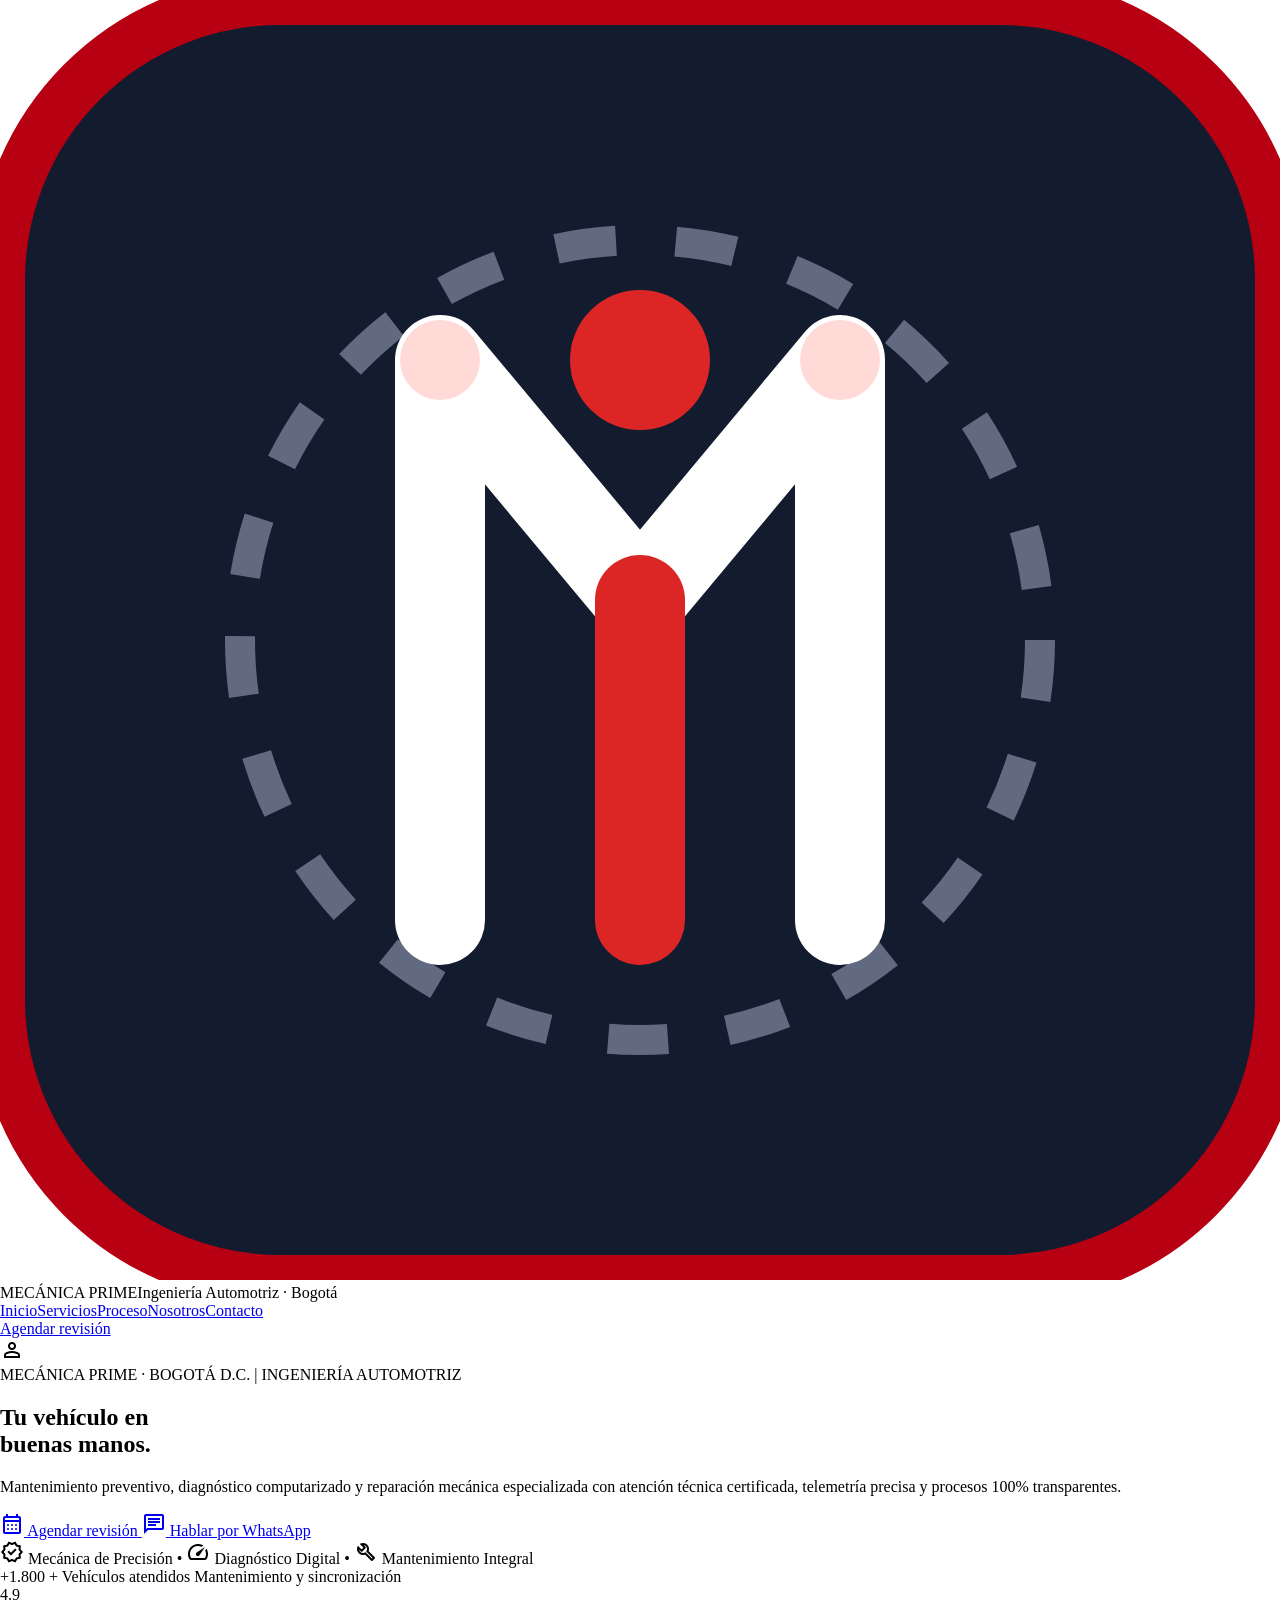
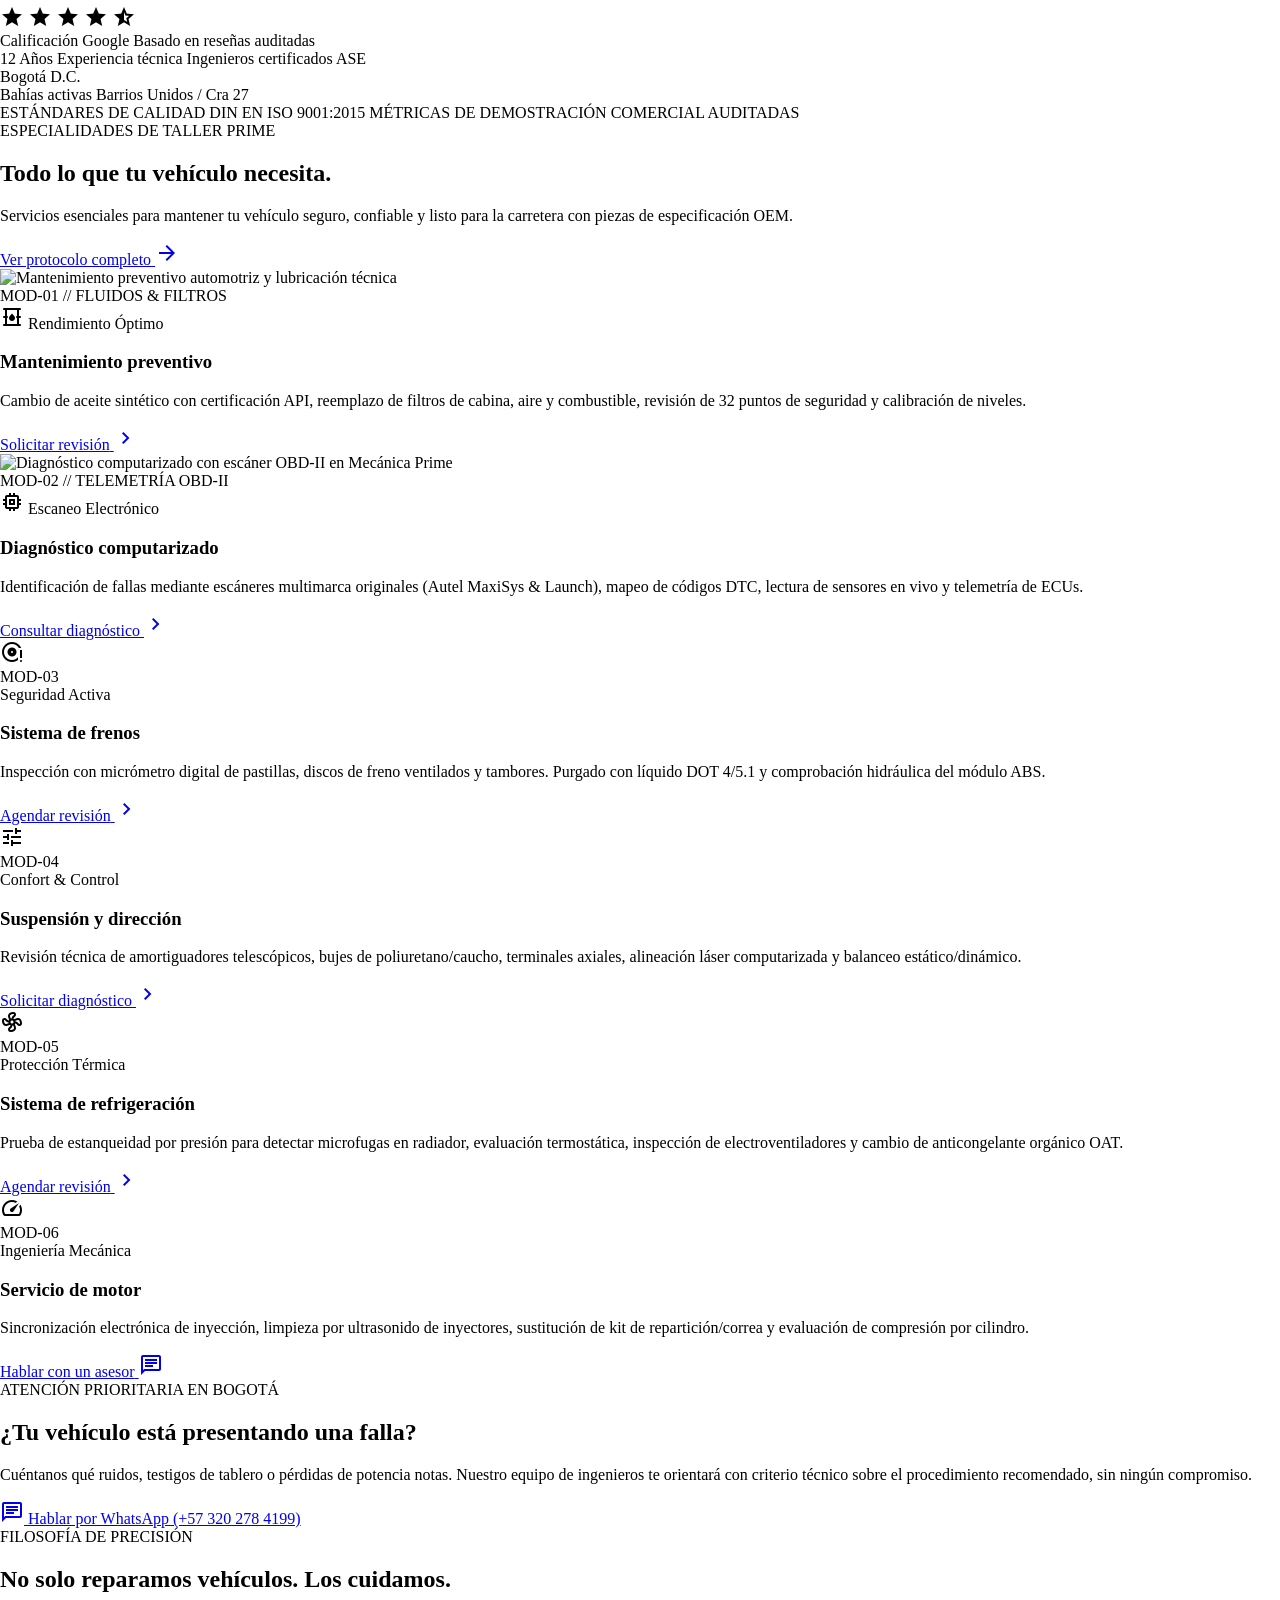
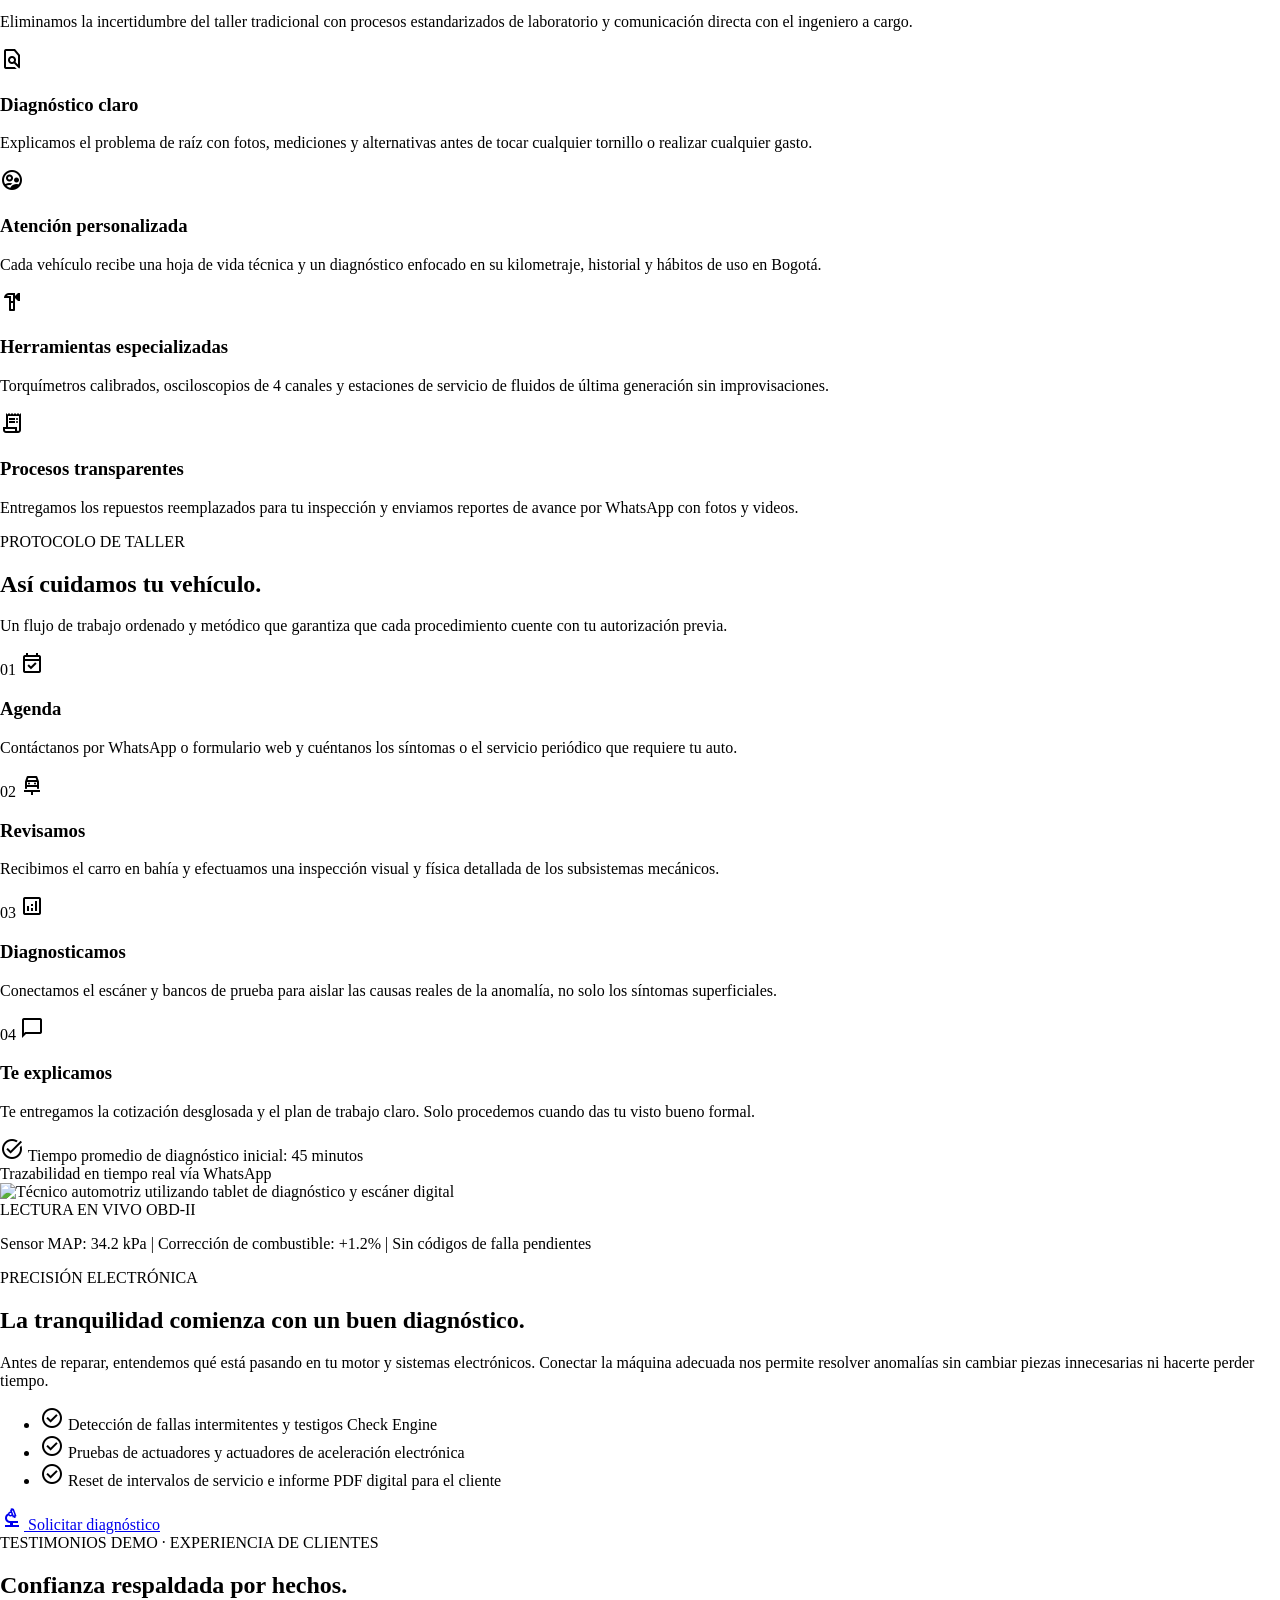
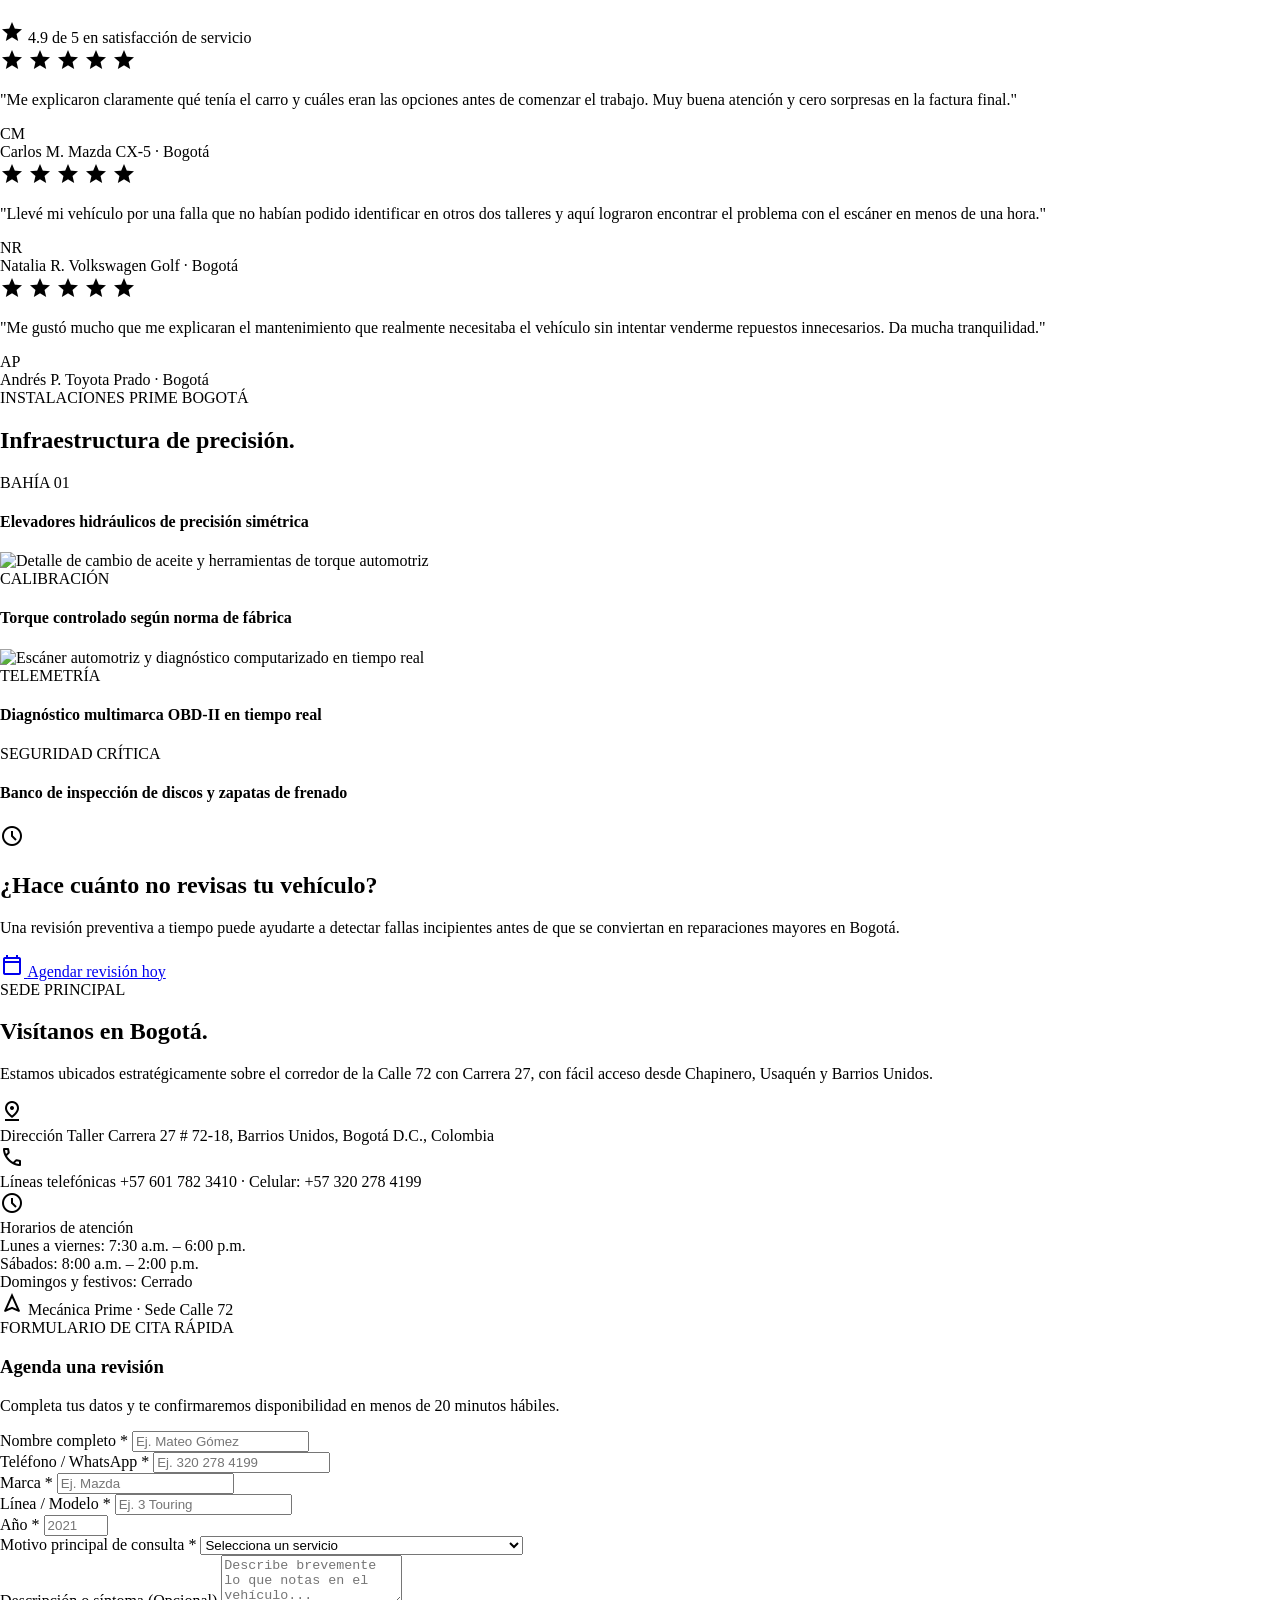
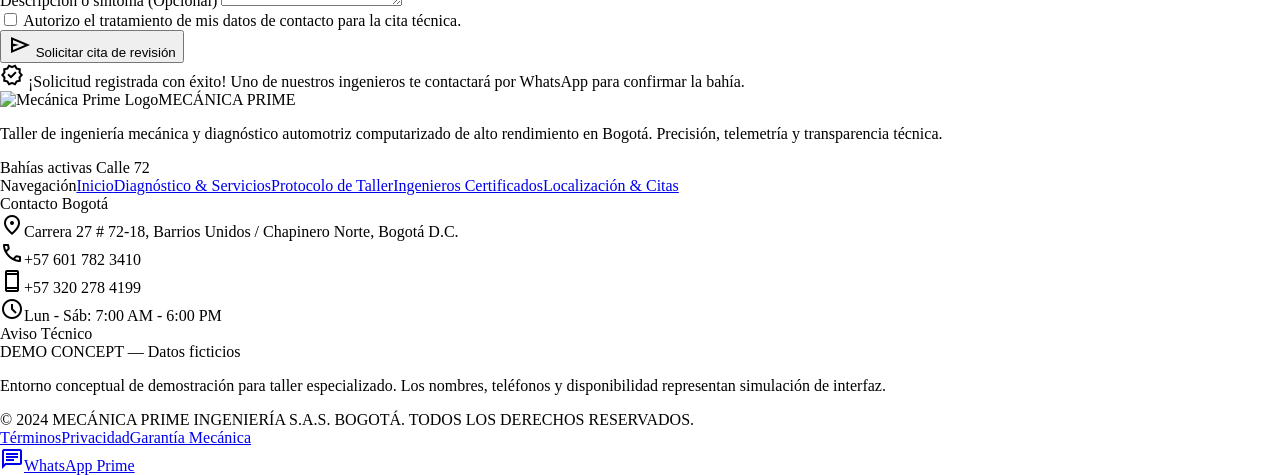
==== code.html @ 4ff1b770 "Landing page inicial - Mecanica Prime Co-Authored-By: Claude Sonnet 5 <noreply@anthropic.com>" ====
<!DOCTYPE html><html class="scroll-smooth" lang="es" style=""><head><meta charset="utf-8"><meta content="width=device-width, initial-scale=1.0" name="viewport"><link href="https://fonts.googleapis.com" rel="preconnect"><link crossorigin="" href="https://fonts.gstatic.com" rel="preconnect"><link href="https://fonts.googleapis.com/css2?family=Plus+Jakarta+Sans:ital,wght@0,300..800;1,300..800&amp;family=Space+Grotesk:wght@300..700&amp;display=swap" rel="stylesheet"><link href="https://fonts.googleapis.com/css2?family=Material+Symbols+Outlined:opsz,wght,FILL,GRAD@20..48,100..700,0..1,-50..200" rel="stylesheet">
<link href="https://fonts.googleapis.com/css2?family=Material+Symbols+Outlined:wght,FILL@100..700,0..1&amp;display=swap" rel="stylesheet"><style>@layer base { html, body { margin: 0; padding: 0; } body { overscroll-behavior: none; } main > :first-child { margin-top: 0 !important; } main > :last-child { margin-bottom: 0 !important; } } ::-webkit-scrollbar { display: none; }</style><script src="https://cdn.tailwindcss.com"></script><script id="tailwind-config">tailwind.config = { darkMode: "class", theme: { extend: { "colors": { "on-surface-variant": "#5c403c", "primary": "#b70011", "on-secondary-container": "#606369", "on-tertiary-fixed": "#0d1c2e", "surface-container-high": "#e2e7ff", "on-primary-fixed": "#410002", "surface-tint": "#bf0715", "outline-variant": "#e6bdb8", "surface-variant": "#dae2fd", "on-error-container": "#93000a", "on-primary-fixed-variant": "#93000b", "tertiary": "#4c5b6f", "error": "#ba1a1a", "on-secondary-fixed-variant": "#44474d", "tertiary-fixed": "#d5e3fc", "inverse-primary": "#ffb4ab", "surface": "#faf8ff", "secondary": "#5c5e64", "surface-container": "#eaedff", "secondary-fixed-dim": "#c4c6cd", "inverse-surface": "#283044", "secondary-container": "#dedfe7", "surface-container-low": "#f2f3ff", "on-primary": "#ffffff", "on-error": "#ffffff", "inverse-on-surface": "#eef0ff", "on-tertiary": "#ffffff", "primary-fixed": "#ffdad6", "on-surface": "#131b2e", "error-container": "#ffdad6", "secondary-fixed": "#e1e2e9", "tertiary-container": "#657388", "surface-bright": "#faf8ff", "tertiary-fixed-dim": "#b9c7df", "surface-dim": "#d2d9f4", "surface-container-lowest": "#ffffff", "on-background": "#131b2e", "background": "#faf8ff", "primary-container": "#dc2626", "on-secondary-fixed": "#191c21", "on-primary-container": "#fff6f5", "primary-fixed-dim": "#ffb4ab", "on-tertiary-fixed-variant": "#3a485b", "outline": "#916f6b", "on-tertiary-container": "#f7f8ff", "on-secondary": "#ffffff", "surface-container-highest": "#dae2fd" }, "borderRadius": { "DEFAULT": "0.125rem", "lg": "0.25rem", "xl": "0.5rem", "full": "0.75rem" }, "spacing": { "space-2xs": "0.25rem", "space-sm": "0.75rem", "space-2xl": "3rem", "gutter": "1.5rem", "space-lg": "1.5rem", "margin-desktop": "3rem", "container-max": "1280px", "space-4xl": "6rem", "space-xs": "0.5rem", "space-xl": "2rem", "space-md": "1rem", "margin-mobile": "1.25rem", "space-3xl": "4.5rem" }, "fontFamily": { "headline-sm": [ "Space Grotesk" ], "headline-lg": [ "Space Grotesk" ], "body-md": [ "Plus Jakarta Sans" ], "headline-md": [ "Space Grotesk" ], "headline-xl-mobile": [ "Space Grotesk" ], "code-spec": [ "Space Grotesk" ], "display-mobile": [ "Space Grotesk" ], "headline-xl": [ "Space Grotesk" ], "display": [ "Space Grotesk" ], "label-md": [ "Space Grotesk" ], "headline-lg-mobile": [ "Space Grotesk" ], "body-xl": [ "Plus Jakarta Sans" ], "body-sm": [ "Plus Jakarta Sans" ], "label-sm": [ "Space Grotesk" ] }, "fontSize": { "headline-sm": [ "18px", { "lineHeight": "24px", "letterSpacing": "-0.01em", "fontWeight": "600" } ], "headline-lg": [ "32px", { "lineHeight": "38px", "letterSpacing": "-0.02em", "fontWeight": "600" } ], "body-md": [ "15px", { "lineHeight": "24px", "letterSpacing": "0em", "fontWeight": "400" } ], "headline-md": [ "22px", { "lineHeight": "28px", "letterSpacing": "-0.015em", "fontWeight": "600" } ], "headline-xl-mobile": [ "30px", { "lineHeight": "36px", "letterSpacing": "-0.02em", "fontWeight": "600" } ], "code-spec": [ "13px", { "lineHeight": "18px", "letterSpacing": "0.04em", "fontWeight": "500" } ], "display-mobile": [ "38px", { "lineHeight": "42px", "letterSpacing": "-0.02em", "fontWeight": "700" } ], "headline-xl": [ "48px", { "lineHeight": "52px", "letterSpacing": "-0.025em", "fontWeight": "600" } ], "display": [ "64px", { "lineHeight": "68px", "letterSpacing": "-0.03em", "fontWeight": "700" } ], "label-md": [ "12px", { "lineHeight": "16px", "letterSpacing": "0.08em", "fontWeight": "600" } ], "headline-lg-mobile": [ "24px", { "lineHeight": "30px", "letterSpacing": "-0.01em", "fontWeight": "600" } ], "body-xl": [ "18px", { "lineHeight": "28px", "letterSpacing": "-0.005em", "fontWeight": "400" } ], "body-sm": [ "13px", { "lineHeight": "20px", "letterSpacing": "0.005em", "fontWeight": "400" } ], "label-sm": [ "10px", { "lineHeight": "14px", "letterSpacing": "0.12em", "fontWeight": "700" } ] } } } };</script></head><body class="bg-surface font-body-md text-on-surface antialiased selection:bg-primary selection:text-on-primary"><header class="fixed top-0 w-full z-50 bg-inverse-surface/95 backdrop-blur-md shadow-[0_4px_20px_rgba(0,0,0,0.25)]"><div class="max-w-[1280px] mx-auto px-margin-mobile lg:px-margin-desktop flex items-center justify-between gap-space-md py-space-sm"><div class="flex items-center gap-space-sm"><div class="shrink-0 flex items-center justify-center"><svg class="w-12 h-12 shrink-0 drop-shadow-md transition-transform duration-300 hover:scale-105" viewBox="0 0 64 64" fill="none" xmlns="http://www.w3.org/2000/svg" role="img" aria-label="Mecánica Prime Logo Vector"><rect width="64" height="64" rx="14" fill="#131B2E" stroke="#b70011" stroke-width="2.5"></rect><circle cx="32" cy="32" r="20" stroke="#dae2fd" stroke-width="1.5" stroke-dasharray="3 3" opacity="0.4"></circle><path d="M22 46V18L32 30L42 18V46" stroke="#ffffff" stroke-width="4.5" stroke-linecap="round" stroke-linejoin="round"></path><path d="M32 30V46" stroke="#dc2626" stroke-width="4.5" stroke-linecap="round"></path><circle cx="32" cy="18" r="3.5" fill="#dc2626"></circle><circle cx="22" cy="18" r="2" fill="#ffdad6"></circle><circle cx="42" cy="18" r="2" fill="#ffdad6"></circle></svg></div><div class="flex flex-col"><span class="font-headline-sm uppercase tracking-tight text-inverse-on-surface leading-none text-headline-md">MECÁNICA PRIME</span><span class="font-label-sm text-label-sm uppercase tracking-widest text-secondary-fixed-dim mt-space-2xs">Ingeniería Automotriz · Bogotá</span></div></div><nav class="hidden lg:flex items-center gap-space-lg" data-active-classes="text-primary-fixed-dim font-bold"><a aria-current="page" class="tracking-wider uppercase transition-colors text-primary-fixed-dim font-bold" data-path="inicio" href="#inicio">Inicio</a><a class="font-headline-sm text-code-spec tracking-wider uppercase text-inverse-on-surface hover:text-primary-fixed-dim transition-colors" data-path="servicios" href="#servicios">Servicios</a><a class="font-headline-sm text-code-spec tracking-wider uppercase text-inverse-on-surface hover:text-primary-fixed-dim transition-colors" data-path="proceso" href="#proceso">Proceso</a><a class="font-headline-sm text-code-spec tracking-wider uppercase text-inverse-on-surface hover:text-primary-fixed-dim transition-colors" data-path="nosotros" href="#nosotros">Nosotros</a><a class="font-headline-sm text-code-spec tracking-wider uppercase text-inverse-on-surface hover:text-primary-fixed-dim transition-colors" data-path="contacto" href="#contacto">Contacto</a></nav><div class="flex items-center gap-space-md"><a class="hidden sm:inline-flex items-center gap-space-xs bg-primary-container hover:bg-primary text-on-primary px-space-md py-space-xs rounded-lg font-headline-sm text-code-spec uppercase tracking-wider transition-transform hover:-translate-y-0.5 shadow-md shadow-primary-container/20" href="tel:+573202784199">Agendar revisión</a><div class="w-8 h-8 rounded-full bg-primary flex items-center justify-center"><span class="material-symbols-outlined text-on-primary text-[18px]">person</span></div></div></div></header><main class="w-full pt-20 bg-surface min-h-screen"><div class="flex flex-col w-full">
<!-- ================================================================= -->
<!-- 1. HERO CINEMATOGRÁFICO                                          -->
<!-- ================================================================= -->
<section class="relative w-full -mt-20 pt-32 pb-24 lg:pt-40 lg:pb-36 overflow-hidden bg-inverse-surface text-inverse-on-surface" id="inicio">
<!-- Cinematic Background Image with Gradient Scrim -->
<div class="absolute inset-0 z-0 bg-cover bg-center" data-alt="Cinematic high-end automotive workshop in Bogota with a sleek grey SUV lifted on a blue hydraulic hoist, master mechanic in dark grey overalls inspecting the disc brake assembly with an inspection lamp, immaculate epoxy floor reflecting soft studio lights and professional tool chests in the background" style="background-image: url(&quot;https://lh3.googleusercontent.com/aida-public/[base64]&quot;);">
<div class="absolute inset-0 bg-gradient-to-r from-inverse-surface via-inverse-surface/90 to-inverse-surface/40"></div>
<div class="absolute inset-0 bg-gradient-to-t from-inverse-surface via-transparent to-inverse-surface/60"></div>
</div>
<!-- Architectural Grid Lines Overlay (Decorative) -->
<div class="absolute inset-0 z-0 pointer-events-none opacity-10">
<div class="max-w-[1280px] h-full mx-auto px-margin-mobile lg:px-margin-desktop grid grid-cols-4 lg:grid-cols-12 gap-gutter">
<div class="h-full bg-white/5 col-span-1"></div>
<div class="h-full bg-white/5 col-span-1"></div>
<div class="h-full bg-white/5 col-span-1"></div>
<div class="h-full bg-white/5 col-span-1"></div>
<div class="hidden lg:block h-full bg-white/5 col-span-8"></div>
</div>
</div>
<div class="relative z-10 max-w-[1280px] mx-auto px-margin-mobile lg:px-margin-desktop">
<div class="max-w-3xl flex flex-col items-start gap-space-lg">
<!-- Live Workshop Pill -->
<div class="inline-flex items-center gap-space-xs bg-surface-container-lowest/10 backdrop-blur-md px-space-md py-space-2xs rounded-full shadow-sm">
<span class="w-2.5 h-2.5 rounded-full bg-primary-container animate-pulse"></span>
<span class="font-label-sm text-label-sm uppercase tracking-widest text-inverse-on-surface">MECÁNICA PRIME · BOGOTÁ D.C.</span>
<span class="mx-space-2xs text-secondary-fixed-dim">|</span>
<span class="font-code-spec text-code-spec text-primary-fixed-dim">INGENIERÍA AUTOMOTRIZ</span>
</div>
<!-- H1 Main Impact -->
<h1 class="font-headline-xl text-headline-xl lg:text-display tracking-tight text-white leading-[1.05]">
          Tu vehículo en <br class="hidden sm:inline">
<span class="text-primary-fixed-dim relative inline-block">
            buenas manos.
            <span class="absolute left-0 -bottom-1 w-full h-1 bg-primary-container/80 rounded-full"></span>
</span>
</h1>
<!-- Subtitle -->
<p class="font-body-xl text-body-xl text-surface-container-high/90 max-w-2xl leading-relaxed">
          Mantenimiento preventivo, diagnóstico computarizado y reparación mecánica especializada con atención técnica certificada, telemetría precisa y procesos 100% transparentes.
        </p>
<!-- CTAs -->
<div class="flex flex-wrap items-center gap-space-md pt-space-xs w-full sm:w-auto">
<a class="w-full sm:w-auto inline-flex items-center justify-center gap-space-xs bg-primary-container hover:bg-primary text-on-primary px-space-xl py-space-md rounded-lg font-headline-sm text-headline-sm uppercase tracking-wider transition-all duration-300 shadow-xl shadow-primary-container/30 hover:-translate-y-0.5" href="#contacto">
<span class="material-symbols-outlined text-[20px]">calendar_month</span>
<span class="">Agendar revisión</span>
</a>
<a class="w-full sm:w-auto inline-flex items-center justify-center gap-space-xs bg-surface-container-lowest/15 hover:bg-surface-container-lowest/25 text-inverse-on-surface px-space-lg py-space-md rounded-lg font-headline-sm text-headline-sm uppercase tracking-wider backdrop-blur-md transition-all duration-300" href="https://wa.me/573202784199?text=Hola%20Mec%C3%A1nica%20Prime,%20deseo%20consultar%20por%20un%20servicio" rel="noopener noreferrer" target="_blank">
<span class="material-symbols-outlined text-[20px] text-primary-fixed-dim">chat</span>
<span class="">Hablar por WhatsApp</span>
</a>
</div>
<!-- Metadata Tagline -->
<div class="flex flex-wrap items-center gap-space-md pt-space-md text-secondary-fixed-dim font-code-spec text-code-spec tracking-wider uppercase">
<span class="flex items-center gap-space-2xs"><span class="material-symbols-outlined text-primary-fixed-dim text-[16px]">verified</span> Mecánica de Precisión</span>
<span class="text-surface-container-lowest/30">•</span>
<span class="flex items-center gap-space-2xs"><span class="material-symbols-outlined text-primary-fixed-dim text-[16px]">speed</span> Diagnóstico Digital</span>
<span class="text-surface-container-lowest/30">•</span>
<span class="flex items-center gap-space-2xs"><span class="material-symbols-outlined text-primary-fixed-dim text-[16px]">build</span> Mantenimiento Integral</span>
</div>
</div>
</div>
</section>
<!-- ================================================================= -->
<!-- 2. BARRA DE CONFIANZA (Indicadores clave)                         -->
<!-- ================================================================= -->
<section class="w-full bg-inverse-surface py-space-xl shadow-md relative z-20">
<div class="max-w-[1280px] mx-auto px-margin-mobile lg:px-margin-desktop">
<div class="grid grid-cols-2 lg:grid-cols-4 gap-space-lg lg:gap-space-2xl">
<!-- Metric 1 -->
<div class="flex flex-col bg-surface-container-lowest/5 p-space-md rounded-lg">
<span class="font-display-mobile text-display-mobile text-white tracking-tight leading-none font-bold flex items-baseline">
            +1.800
            <span class="text-primary-container text-headline-lg ml-1 font-mono">+</span>
</span>
<span class="font-headline-sm text-headline-sm text-inverse-on-surface mt-space-2xs">Vehículos atendidos</span>
<span class="font-body-sm text-body-sm text-secondary-fixed-dim">Mantenimiento y sincronización</span>
</div>
<!-- Metric 2 -->
<div class="flex flex-col bg-surface-container-lowest/5 p-space-md rounded-lg">
<div class="flex items-center gap-space-2xs">
<span class="font-display-mobile text-display-mobile text-white tracking-tight leading-none font-bold">4.9</span>
<div class="flex text-primary-fixed-dim">
<span class="material-symbols-outlined text-[18px]" style="font-variation-settings: &quot;FILL&quot; 1;">star</span>
<span class="material-symbols-outlined text-[18px]" style="font-variation-settings: &quot;FILL&quot; 1;">star</span>
<span class="material-symbols-outlined text-[18px]" style="font-variation-settings: &quot;FILL&quot; 1;">star</span>
<span class="material-symbols-outlined text-[18px]" style="font-variation-settings: &quot;FILL&quot; 1;">star</span>
<span class="material-symbols-outlined text-[18px]" style="font-variation-settings: &quot;FILL&quot; 1;">star_half</span>
</div>
</div>
<span class="font-headline-sm text-headline-sm text-inverse-on-surface mt-space-2xs">Calificación Google</span>
<span class="font-body-sm text-body-sm text-secondary-fixed-dim">Basado en reseñas auditadas</span>
</div>
<!-- Metric 3 -->
<div class="flex flex-col bg-surface-container-lowest/5 p-space-md rounded-lg">
<span class="font-display-mobile text-display-mobile text-white tracking-tight leading-none font-bold flex items-baseline">
            12
            <span class="text-secondary-fixed-dim text-headline-md ml-1 font-mono">Años</span>
</span>
<span class="font-headline-sm text-headline-sm text-inverse-on-surface mt-space-2xs">Experiencia técnica</span>
<span class="font-body-sm text-body-sm text-secondary-fixed-dim">Ingenieros certificados ASE</span>
</div>
<!-- Metric 4 -->
<div class="flex flex-col bg-surface-container-lowest/5 p-space-md rounded-lg">
<div class="flex items-center gap-space-2xs">
<span class="w-3 h-3 rounded-full bg-emerald-500 animate-pulse"></span>
<span class="font-headline-sm text-headline-sm text-white tracking-tight">Bogotá D.C.</span>
</div>
<span class="font-headline-sm text-headline-sm text-inverse-on-surface mt-space-2xs">Bahías activas</span>
<span class="font-body-sm text-body-sm text-secondary-fixed-dim">Barrios Unidos / Cra 27</span>
</div>
</div>
<div class="mt-space-md pt-space-xs flex justify-between items-center text-secondary-fixed-dim font-label-sm text-label-sm uppercase tracking-widest opacity-75">
<span class="">ESTÁNDARES DE CALIDAD DIN EN ISO 9001:2015</span>
<span class="hidden sm:inline">MÉTRICAS DE DEMOSTRACIÓN COMERCIAL AUDITADAS</span>
</div>
</div>
</section>
<!-- ================================================================= -->
<!-- 3. SERVICIOS PRINCIPALES                                          -->
<!-- ================================================================= -->
<section class="w-full py-space-3xl lg:py-space-4xl bg-surface" id="servicios">
<div class="max-w-[1280px] mx-auto px-margin-mobile lg:px-margin-desktop">
<!-- Section Header -->
<div class="flex flex-col md:flex-row md:items-end justify-between gap-space-lg mb-space-2xl">
<div class="flex flex-col gap-space-xs max-w-2xl">
<div class="inline-flex items-center gap-space-xs font-label-sm text-label-sm uppercase tracking-widest text-primary font-bold">
<span class="w-4 h-0.5 bg-primary"></span>
            ESPECIALIDADES DE TALLER PRIME
          </div>
<h2 class="font-headline-xl text-headline-xl tracking-tight text-on-surface">
            Todo lo que tu vehículo necesita.
          </h2>
<p class="font-body-lg text-body-lg text-secondary">
            Servicios esenciales para mantener tu vehículo seguro, confiable y listo para la carretera con piezas de especificación OEM.
          </p>
</div>
<a class="inline-flex items-center gap-space-xs text-primary font-headline-sm text-code-spec uppercase tracking-wider hover:translate-x-1 transition-transform" href="#contacto">
<span class="">Ver protocolo completo</span>
<span class="material-symbols-outlined text-[18px]">arrow_forward</span>
</a>
</div>
<!-- Grid of 6 Cards -->
<div class="grid grid-cols-1 md:grid-cols-2 lg:grid-cols-3 gap-space-lg">
<!-- Servicio 01: Mantenimiento Preventivo (With Image) -->
<div class="group bg-surface-container-lowest rounded-xl shadow-sm hover:shadow-xl transition-all duration-300 flex flex-col overflow-hidden">
<div class="relative h-48 w-full overflow-hidden bg-surface-container">
<img alt="Mantenimiento preventivo automotriz y lubricación técnica" class="w-full h-full object-cover group-hover:scale-105 transition-transform duration-500" src="https://lh3.googleusercontent.com/aida-public/[base64]">
<div class="absolute top-space-xs left-space-xs bg-inverse-surface/90 text-inverse-on-surface font-code-spec text-code-spec px-space-xs py-space-2xs rounded">
              MOD-01 // FLUIDOS &amp; FILTROS
            </div>
</div>
<div class="p-space-lg flex-1 flex flex-col justify-between">
<div class="flex flex-col gap-space-xs">
<div class="flex items-center gap-space-xs text-primary">
<span class="material-symbols-outlined">oil_barrel</span>
<span class="font-label-sm text-label-sm uppercase tracking-wider font-bold">Rendimiento Óptimo</span>
</div>
<h3 class="font-headline-md text-headline-md text-on-surface">Mantenimiento preventivo</h3>
<p class="font-body-md text-body-md text-secondary leading-relaxed">
                Cambio de aceite sintético con certificación API, reemplazo de filtros de cabina, aire y combustible, revisión de 32 puntos de seguridad y calibración de niveles.
              </p>
</div>
<div class="pt-space-md mt-space-md">
<a class="w-full inline-flex items-center justify-between bg-surface-container-low hover:bg-primary hover:text-on-primary text-on-surface px-space-md py-space-sm rounded-lg font-headline-sm text-code-spec uppercase tracking-wider transition-colors" href="#contacto">
<span class="">Solicitar revisión</span>
<span class="material-symbols-outlined text-[18px]">chevron_right</span>
</a>
</div>
</div>
</div>
<!-- Servicio 02: Diagnóstico Computarizado (With Image) -->
<div class="group bg-surface-container-lowest rounded-xl shadow-sm hover:shadow-xl transition-all duration-300 flex flex-col overflow-hidden">
<div class="relative h-48 w-full overflow-hidden bg-surface-container">
<img alt="Diagnóstico computarizado con escáner OBD-II en Mecánica Prime" class="w-full h-full object-cover group-hover:scale-105 transition-transform duration-500" src="https://lh3.googleusercontent.com/aida-public/[base64]">
<div class="absolute top-space-xs left-space-xs bg-inverse-surface/90 text-inverse-on-surface font-code-spec text-code-spec px-space-xs py-space-2xs rounded">
              MOD-02 // TELEMETRÍA OBD-II
            </div>
</div>
<div class="p-space-lg flex-1 flex flex-col justify-between">
<div class="flex flex-col gap-space-xs">
<div class="flex items-center gap-space-xs text-primary">
<span class="material-symbols-outlined">memory</span>
<span class="font-label-sm text-label-sm uppercase tracking-wider font-bold">Escaneo Electrónico</span>
</div>
<h3 class="font-headline-md text-headline-md text-on-surface">Diagnóstico computarizado</h3>
<p class="font-body-md text-body-md text-secondary leading-relaxed">
                Identificación de fallas mediante escáneres multimarca originales (Autel MaxiSys &amp; Launch), mapeo de códigos DTC, lectura de sensores en vivo y telemetría de ECUs.
              </p>
</div>
<div class="pt-space-md mt-space-md">
<a class="w-full inline-flex items-center justify-between bg-surface-container-low hover:bg-primary hover:text-on-primary text-on-surface px-space-md py-space-sm rounded-lg font-headline-sm text-code-spec uppercase tracking-wider transition-colors" href="#contacto">
<span class="">Consultar diagnóstico</span>
<span class="material-symbols-outlined text-[18px]">chevron_right</span>
</a>
</div>
</div>
</div>
<!-- Servicio 03: Sistema de Frenos -->
<div class="group bg-surface-container-lowest rounded-xl shadow-sm hover:shadow-xl transition-all duration-300 flex flex-col justify-between p-space-lg">
<div class="flex flex-col gap-space-md">
<div class="flex items-center justify-between">
<div class="w-12 h-12 rounded-lg bg-surface-container-high flex items-center justify-center text-primary">
<span class="material-symbols-outlined text-[28px]">disc_full</span>
</div>
<span class="font-code-spec text-code-spec text-secondary-fixed-dim">MOD-03</span>
</div>
<div class="flex flex-col gap-space-xs">
<div class="inline-flex items-center gap-space-xs text-primary font-label-sm text-label-sm uppercase tracking-wider font-bold">
                Seguridad Activa
              </div>
<h3 class="font-headline-md text-headline-md text-on-surface">Sistema de frenos</h3>
<p class="font-body-md text-body-md text-secondary leading-relaxed">
                Inspección con micrómetro digital de pastillas, discos de freno ventilados y tambores. Purgado con líquido DOT 4/5.1 y comprobación hidráulica del módulo ABS.
              </p>
</div>
</div>
<div class="pt-space-lg">
<a class="w-full inline-flex items-center justify-between bg-surface-container-low hover:bg-primary hover:text-on-primary text-on-surface px-space-md py-space-sm rounded-lg font-headline-sm text-code-spec uppercase tracking-wider transition-colors" href="#contacto">
<span class="">Agendar revisión</span>
<span class="material-symbols-outlined text-[18px]">chevron_right</span>
</a>
</div>
</div>
<!-- Servicio 04: Suspensión y Dirección -->
<div class="group bg-surface-container-lowest rounded-xl shadow-sm hover:shadow-xl transition-all duration-300 flex flex-col justify-between p-space-lg">
<div class="flex flex-col gap-space-md">
<div class="flex items-center justify-between">
<div class="w-12 h-12 rounded-lg bg-surface-container-high flex items-center justify-center text-primary">
<span class="material-symbols-outlined text-[28px]">tune</span>
</div>
<span class="font-code-spec text-code-spec text-secondary-fixed-dim">MOD-04</span>
</div>
<div class="flex flex-col gap-space-xs">
<div class="inline-flex items-center gap-space-xs text-primary font-label-sm text-label-sm uppercase tracking-wider font-bold">
                Confort &amp; Control
              </div>
<h3 class="font-headline-md text-headline-md text-on-surface">Suspensión y dirección</h3>
<p class="font-body-md text-body-md text-secondary leading-relaxed">
                Revisión técnica de amortiguadores telescópicos, bujes de poliuretano/caucho, terminales axiales, alineación láser computarizada y balanceo estático/dinámico.
              </p>
</div>
</div>
<div class="pt-space-lg">
<a class="w-full inline-flex items-center justify-between bg-surface-container-low hover:bg-primary hover:text-on-primary text-on-surface px-space-md py-space-sm rounded-lg font-headline-sm text-code-spec uppercase tracking-wider transition-colors" href="#contacto">
<span class="">Solicitar diagnóstico</span>
<span class="material-symbols-outlined text-[18px]">chevron_right</span>
</a>
</div>
</div>
<!-- Servicio 05: Sistema de Refrigeración -->
<div class="group bg-surface-container-lowest rounded-xl shadow-sm hover:shadow-xl transition-all duration-300 flex flex-col justify-between p-space-lg">
<div class="flex flex-col gap-space-md">
<div class="flex items-center justify-between">
<div class="w-12 h-12 rounded-lg bg-surface-container-high flex items-center justify-center text-primary">
<span class="material-symbols-outlined text-[28px]">mode_fan</span>
</div>
<span class="font-code-spec text-code-spec text-secondary-fixed-dim">MOD-05</span>
</div>
<div class="flex flex-col gap-space-xs">
<div class="inline-flex items-center gap-space-xs text-primary font-label-sm text-label-sm uppercase tracking-wider font-bold">
                Protección Térmica
              </div>
<h3 class="font-headline-md text-headline-md text-on-surface">Sistema de refrigeración</h3>
<p class="font-body-md text-body-md text-secondary leading-relaxed">
                Prueba de estanqueidad por presión para detectar microfugas en radiador, evaluación termostática, inspección de electroventiladores y cambio de anticongelante orgánico OAT.
              </p>
</div>
</div>
<div class="pt-space-lg">
<a class="w-full inline-flex items-center justify-between bg-surface-container-low hover:bg-primary hover:text-on-primary text-on-surface px-space-md py-space-sm rounded-lg font-headline-sm text-code-spec uppercase tracking-wider transition-colors" href="#contacto">
<span class="">Agendar revisión</span>
<span class="material-symbols-outlined text-[18px]">chevron_right</span>
</a>
</div>
</div>
<!-- Servicio 06: Servicio de Motor -->
<div class="group bg-surface-container-lowest rounded-xl shadow-sm hover:shadow-xl transition-all duration-300 flex flex-col justify-between p-space-lg">
<div class="flex flex-col gap-space-md">
<div class="flex items-center justify-between">
<div class="w-12 h-12 rounded-lg bg-surface-container-high flex items-center justify-center text-primary">
<span class="material-symbols-outlined text-[28px]">speed</span>
</div>
<span class="font-code-spec text-code-spec text-secondary-fixed-dim">MOD-06</span>
</div>
<div class="flex flex-col gap-space-xs">
<div class="inline-flex items-center gap-space-xs text-primary font-label-sm text-label-sm uppercase tracking-wider font-bold">
                Ingeniería Mecánica
              </div>
<h3 class="font-headline-md text-headline-md text-on-surface">Servicio de motor</h3>
<p class="font-body-md text-body-md text-secondary leading-relaxed">
                Sincronización electrónica de inyección, limpieza por ultrasonido de inyectores, sustitución de kit de repartición/correa y evaluación de compresión por cilindro.
              </p>
</div>
</div>
<div class="pt-space-lg">
<a class="w-full inline-flex items-center justify-between bg-surface-container-low hover:bg-primary hover:text-on-primary text-on-surface px-space-md py-space-sm rounded-lg font-headline-sm text-code-spec uppercase tracking-wider transition-colors" href="https://wa.me/573202784199?text=Hola%20Mec%C3%A1nica%20Prime,%20quisiera%20hablar%20con%20un%20asesor%20sobre%20mi%20motor" rel="noopener noreferrer" target="_blank">
<span class="">Hablar con un asesor</span>
<span class="material-symbols-outlined text-[18px]">chat</span>
</a>
</div>
</div>
</div>
</div>
</section>
<!-- ================================================================= -->
<!-- 4. BANNER DE CONVERSIÓN INTERMEDIO                                -->
<!-- ================================================================= -->
<section class="w-full relative py-space-3xl bg-inverse-surface overflow-hidden">
<div class="absolute inset-0 z-0 bg-cover bg-center opacity-25" data-alt="Mechanical workshop view with illuminated tools and car underside on lift, moody high-contrast lighting with warm garage tones" style="background-image: url(&quot;https://lh3.googleusercontent.com/aida-public/[base64]&quot;);">
<div class="absolute inset-0 bg-gradient-to-r from-inverse-surface via-inverse-surface/95 to-inverse-surface/70"></div>
</div>
<div class="relative z-10 max-w-[1280px] mx-auto px-margin-mobile lg:px-margin-desktop">
<div class="bg-surface-container-lowest/10 backdrop-blur-md rounded-xl p-space-xl lg:p-space-2xl shadow-xl flex flex-col lg:flex-row items-center justify-between gap-space-xl">
<div class="flex flex-col gap-space-xs max-w-2xl">
<div class="inline-flex items-center gap-space-xs text-primary-fixed-dim font-label-sm text-label-sm uppercase tracking-widest font-bold">
<span class="w-2 h-2 rounded-full bg-primary-container"></span>
            ATENCIÓN PRIORITARIA EN BOGOTÁ
          </div>
<h2 class="font-headline-lg text-headline-lg lg:text-headline-xl text-white tracking-tight">
            ¿Tu vehículo está presentando una falla?
          </h2>
<p class="font-body-lg text-body-lg text-secondary-fixed-dim leading-relaxed">
            Cuéntanos qué ruidos, testigos de tablero o pérdidas de potencia notas. Nuestro equipo de ingenieros te orientará con criterio técnico sobre el procedimiento recomendado, sin ningún compromiso.
          </p>
</div>
<div class="flex flex-col sm:flex-row items-center gap-space-md shrink-0 w-full lg:w-auto">
<a class="w-full sm:w-auto inline-flex items-center justify-center gap-space-xs bg-primary-container hover:bg-primary text-on-primary px-space-xl py-space-md rounded-lg font-headline-sm text-code-spec uppercase tracking-wider transition-all shadow-lg shadow-primary-container/20" href="https://wa.me/573202784199?text=Hola%20Mec%C3%A1nica%20Prime,%20mi%20carro%20presenta%20una%20falla" rel="noopener noreferrer" target="_blank">
<span class="material-symbols-outlined text-[20px]">chat</span>
<span class="">Hablar por WhatsApp (+57 320 278 4199)</span>
</a>
</div>
</div>
</div>
</section>
<!-- ================================================================= -->
<!-- 5. POR QUÉ MECÁNICA PRIME (Beneficios)                           -->
<!-- ================================================================= -->
<section class="w-full py-space-3xl lg:py-space-4xl bg-surface-container-low" id="nosotros">
<div class="max-w-[1280px] mx-auto px-margin-mobile lg:px-margin-desktop">
<div class="max-w-2xl flex flex-col gap-space-xs mb-space-2xl">
<span class="font-label-sm text-label-sm uppercase tracking-widest text-primary font-bold">FILOSOFÍA DE PRECISIÓN</span>
<h2 class="font-headline-xl text-headline-xl tracking-tight text-on-surface">
          No solo reparamos vehículos. Los cuidamos.
        </h2>
<p class="font-body-md text-body-md text-secondary">
          Eliminamos la incertidumbre del taller tradicional con procesos estandarizados de laboratorio y comunicación directa con el ingeniero a cargo.
        </p>
</div>
<div class="grid grid-cols-1 sm:grid-cols-2 lg:grid-cols-4 gap-space-lg">
<!-- Card 1 -->
<div class="bg-surface-container-lowest p-space-xl rounded-xl shadow-sm hover:shadow-md transition-shadow flex flex-col gap-space-md">
<div class="w-12 h-12 rounded-lg bg-surface-container flex items-center justify-center text-primary">
<span class="material-symbols-outlined text-[28px]">find_in_page</span>
</div>
<div class="flex flex-col gap-space-2xs">
<h3 class="font-headline-sm text-headline-sm text-on-surface">Diagnóstico claro</h3>
<p class="font-body-md text-body-md text-secondary leading-relaxed">
              Explicamos el problema de raíz con fotos, mediciones y alternativas antes de tocar cualquier tornillo o realizar cualquier gasto.
            </p>
</div>
</div>
<!-- Card 2 -->
<div class="bg-surface-container-lowest p-space-xl rounded-xl shadow-sm hover:shadow-md transition-shadow flex flex-col gap-space-md">
<div class="w-12 h-12 rounded-lg bg-surface-container flex items-center justify-center text-primary">
<span class="material-symbols-outlined text-[28px]">supervised_user_circle</span>
</div>
<div class="flex flex-col gap-space-2xs">
<h3 class="font-headline-sm text-headline-sm text-on-surface">Atención personalizada</h3>
<p class="font-body-md text-body-md text-secondary leading-relaxed">
              Cada vehículo recibe una hoja de vida técnica y un diagnóstico enfocado en su kilometraje, historial y hábitos de uso en Bogotá.
            </p>
</div>
</div>
<!-- Card 3 -->
<div class="bg-surface-container-lowest p-space-xl rounded-xl shadow-sm hover:shadow-md transition-shadow flex flex-col gap-space-md">
<div class="w-12 h-12 rounded-lg bg-surface-container flex items-center justify-center text-primary">
<span class="material-symbols-outlined text-[28px]">hardware</span>
</div>
<div class="flex flex-col gap-space-2xs">
<h3 class="font-headline-sm text-headline-sm text-on-surface">Herramientas especializadas</h3>
<p class="font-body-md text-body-md text-secondary leading-relaxed">
              Torquímetros calibrados, osciloscopios de 4 canales y estaciones de servicio de fluidos de última generación sin improvisaciones.
            </p>
</div>
</div>
<!-- Card 4 -->
<div class="bg-surface-container-lowest p-space-xl rounded-xl shadow-sm hover:shadow-md transition-shadow flex flex-col gap-space-md">
<div class="w-12 h-12 rounded-lg bg-surface-container flex items-center justify-center text-primary">
<span class="material-symbols-outlined text-[28px]">receipt_long</span>
</div>
<div class="flex flex-col gap-space-2xs">
<h3 class="font-headline-sm text-headline-sm text-on-surface">Procesos transparentes</h3>
<p class="font-body-md text-body-md text-secondary leading-relaxed">
              Entregamos los repuestos reemplazados para tu inspección y enviamos reportes de avance por WhatsApp con fotos y videos.
            </p>
</div>
</div>
</div>
</div>
</section>
<!-- ================================================================= -->
<!-- 6. PROCESO EN 4 PASOS (Secuencia horizontal)                      -->
<!-- ================================================================= -->
<section class="w-full py-space-3xl lg:py-space-4xl bg-surface" id="proceso">
<div class="max-w-[1280px] mx-auto px-margin-mobile lg:px-margin-desktop">
<div class="text-center max-w-2xl mx-auto flex flex-col gap-space-xs mb-space-2xl">
<span class="font-label-sm text-label-sm uppercase tracking-widest text-primary font-bold">PROTOCOLO DE TALLER</span>
<h2 class="font-headline-xl text-headline-xl tracking-tight text-on-surface">
          Así cuidamos tu vehículo.
        </h2>
<p class="font-body-md text-body-md text-secondary">
          Un flujo de trabajo ordenado y metódico que garantiza que cada procedimiento cuente con tu autorización previa.
        </p>
</div>
<!-- 4 Connected Steps -->
<div class="grid grid-cols-1 md:grid-cols-2 lg:grid-cols-4 gap-space-lg relative">
<!-- Step 1 -->
<div class="bg-surface-container-lowest p-space-lg rounded-xl shadow-sm flex flex-col justify-between relative overflow-hidden group">
<div class="flex items-center justify-between mb-space-md">
<span class="font-display-mobile text-display-mobile font-mono text-primary/20 group-hover:text-primary transition-colors">01</span>
<span class="material-symbols-outlined text-secondary text-[24px]">event_available</span>
</div>
<div class="flex flex-col gap-space-xs">
<h3 class="font-headline-md text-headline-md text-on-surface">Agenda</h3>
<p class="font-body-md text-body-md text-secondary leading-relaxed">
              Contáctanos por WhatsApp o formulario web y cuéntanos los síntomas o el servicio periódico que requiere tu auto.
            </p>
</div>
<div class="mt-space-md h-1 w-full bg-surface-container group-hover:bg-primary transition-colors rounded-full"></div>
</div>
<!-- Step 2 -->
<div class="bg-surface-container-lowest p-space-lg rounded-xl shadow-sm flex flex-col justify-between relative overflow-hidden group">
<div class="flex items-center justify-between mb-space-md">
<span class="font-display-mobile text-display-mobile font-mono text-primary/20 group-hover:text-primary transition-colors">02</span>
<span class="material-symbols-outlined text-secondary text-[24px]">car_repair</span>
</div>
<div class="flex flex-col gap-space-xs">
<h3 class="font-headline-md text-headline-md text-on-surface">Revisamos</h3>
<p class="font-body-md text-body-md text-secondary leading-relaxed">
              Recibimos el carro en bahía y efectuamos una inspección visual y física detallada de los subsistemas mecánicos.
            </p>
</div>
<div class="mt-space-md h-1 w-full bg-surface-container group-hover:bg-primary transition-colors rounded-full"></div>
</div>
<!-- Step 3 -->
<div class="bg-surface-container-lowest p-space-lg rounded-xl shadow-sm flex flex-col justify-between relative overflow-hidden group">
<div class="flex items-center justify-between mb-space-md">
<span class="font-display-mobile text-display-mobile font-mono text-primary/20 group-hover:text-primary transition-colors">03</span>
<span class="material-symbols-outlined text-secondary text-[24px]">analytics</span>
</div>
<div class="flex flex-col gap-space-xs">
<h3 class="font-headline-md text-headline-md text-on-surface">Diagnosticamos</h3>
<p class="font-body-md text-body-md text-secondary leading-relaxed">
              Conectamos el escáner y bancos de prueba para aislar las causas reales de la anomalía, no solo los síntomas superficiales.
            </p>
</div>
<div class="mt-space-md h-1 w-full bg-surface-container group-hover:bg-primary transition-colors rounded-full"></div>
</div>
<!-- Step 4 -->
<div class="bg-surface-container-lowest p-space-lg rounded-xl shadow-sm flex flex-col justify-between relative overflow-hidden group">
<div class="flex items-center justify-between mb-space-md">
<span class="font-display-mobile text-display-mobile font-mono text-primary/20 group-hover:text-primary transition-colors">04</span>
<span class="material-symbols-outlined text-secondary text-[24px]">chat_bubble_outline</span>
</div>
<div class="flex flex-col gap-space-xs">
<h3 class="font-headline-md text-headline-md text-on-surface">Te explicamos</h3>
<p class="font-body-md text-body-md text-secondary leading-relaxed">
              Te entregamos la cotización desglosada y el plan de trabajo claro. Solo procedemos cuando das tu visto bueno formal.
            </p>
</div>
<div class="mt-space-md h-1 w-full bg-surface-container group-hover:bg-primary transition-colors rounded-full"></div>
</div>
</div>
<!-- Telemetry Pipeline visual indicator -->
<div class="mt-space-xl p-space-md rounded-xl bg-surface-container-high/50 flex flex-col sm:flex-row items-center justify-between gap-space-md">
<div class="flex items-center gap-space-sm">
<span class="material-symbols-outlined text-primary text-[24px]">task_alt</span>
<span class="font-code-spec text-code-spec text-on-surface">Tiempo promedio de diagnóstico inicial: 45 minutos</span>
</div>
<span class="font-label-sm text-label-sm uppercase tracking-wider text-secondary">Trazabilidad en tiempo real vía WhatsApp</span>
</div>
</div>
</section>
<!-- ================================================================= -->
<!-- 7. SECCIÓN VISUAL DE DIAGNÓSTICO (Gran formato)                   -->
<!-- ================================================================= -->
<section class="w-full py-space-3xl lg:py-space-4xl bg-inverse-surface text-inverse-on-surface relative overflow-hidden">
<div class="max-w-[1280px] mx-auto px-margin-mobile lg:px-margin-desktop">
<div class="grid grid-cols-1 lg:grid-cols-12 gap-space-xl items-center">
<!-- Left Visual Box -->
<div class="lg:col-span-7 relative">
<div class="relative rounded-xl overflow-hidden shadow-2xl">
<img alt="Técnico automotriz utilizando tablet de diagnóstico y escáner digital" class="w-full h-auto object-cover" src="https://lh3.googleusercontent.com/aida-public/[base64]">
<!-- Floating Diagnostic Card Overlay -->
<div class="absolute bottom-4 left-4 right-4 sm:right-auto sm:max-w-xs bg-inverse-surface/90 backdrop-blur-md p-space-md rounded-lg shadow-lg">
<div class="flex items-center gap-space-xs mb-space-2xs">
<span class="w-2 h-2 rounded-full bg-primary-container"></span>
<span class="font-label-sm text-label-sm uppercase tracking-wider text-primary-fixed-dim font-bold">LECTURA EN VIVO OBD-II</span>
</div>
<p class="font-code-spec text-code-spec text-white">Sensor MAP: 34.2 kPa | Corrección de combustible: +1.2% | Sin códigos de falla pendientes</p>
</div>
</div>
</div>
<!-- Right Content Box -->
<div class="lg:col-span-5 flex flex-col items-start gap-space-md">
<span class="font-label-sm text-label-sm uppercase tracking-widest text-primary-fixed-dim font-bold">PRECISIÓN ELECTRÓNICA</span>
<h2 class="font-headline-xl text-headline-xl text-white tracking-tight leading-tight">
            La tranquilidad comienza con un buen diagnóstico.
          </h2>
<p class="font-body-lg text-body-lg text-secondary-fixed-dim leading-relaxed">
            Antes de reparar, entendemos qué está pasando en tu motor y sistemas electrónicos. Conectar la máquina adecuada nos permite resolver anomalías sin cambiar piezas innecesarias ni hacerte perder tiempo.
          </p>
<ul class="space-y-space-xs my-space-xs">
<li class="flex items-center gap-space-xs text-surface-container-high font-body-md text-body-md">
<span class="material-symbols-outlined text-primary-container text-[18px]">check_circle</span>
              Detección de fallas intermitentes y testigos Check Engine
            </li>
<li class="flex items-center gap-space-xs text-surface-container-high font-body-md text-body-md">
<span class="material-symbols-outlined text-primary-container text-[18px]">check_circle</span>
              Pruebas de actuadores y actuadores de aceleración electrónica
            </li>
<li class="flex items-center gap-space-xs text-surface-container-high font-body-md text-body-md">
<span class="material-symbols-outlined text-primary-container text-[18px]">check_circle</span>
              Reset de intervalos de servicio e informe PDF digital para el cliente
            </li>
</ul>
<a class="mt-space-xs inline-flex items-center gap-space-xs bg-primary-container hover:bg-primary text-on-primary px-space-xl py-space-md rounded-lg font-headline-sm text-code-spec uppercase tracking-wider transition-all shadow-lg shadow-primary-container/20" href="#contacto">
<span class="material-symbols-outlined text-[18px]">biotech</span>
<span class="">Solicitar diagnóstico</span>
</a>
</div>
</div>
</div>
</section>
<!-- ================================================================= -->
<!-- 8. TESTIMONIOS DEMO (Prueba social transparente)                 -->
<!-- ================================================================= -->
<section class="w-full py-space-3xl lg:py-space-4xl bg-surface-container-low">
<div class="max-w-[1280px] mx-auto px-margin-mobile lg:px-margin-desktop">
<div class="flex flex-col md:flex-row md:items-end justify-between gap-space-md mb-space-2xl">
<div class="flex flex-col gap-space-xs">
<div class="inline-flex items-center gap-space-xs">
<span class="bg-surface-container px-space-xs py-space-2xs rounded font-label-sm text-label-sm uppercase tracking-wider text-secondary font-bold">TESTIMONIOS DEMO</span>
<span class="text-secondary font-label-sm text-label-sm uppercase tracking-wider">· EXPERIENCIA DE CLIENTES</span>
</div>
<h2 class="font-headline-xl text-headline-xl tracking-tight text-on-surface">
            Confianza respaldada por hechos.
          </h2>
</div>
<div class="flex items-center gap-space-xs text-secondary font-code-spec text-code-spec">
<span class="material-symbols-outlined text-primary-container text-[20px]" style="font-variation-settings: &quot;FILL&quot; 1;">star</span>
<span class="font-bold text-on-surface">4.9 de 5</span> en satisfacción de servicio
        </div>
</div>
<div class="grid grid-cols-1 md:grid-cols-3 gap-space-lg">
<!-- Testimonial 1 -->
<div class="bg-surface-container-lowest p-space-xl rounded-xl shadow-sm flex flex-col justify-between">
<div class="flex flex-col gap-space-md">
<div class="flex text-amber-500">
<span class="material-symbols-outlined text-[20px]" style="font-variation-settings: &quot;FILL&quot; 1;">star</span>
<span class="material-symbols-outlined text-[20px]" style="font-variation-settings: &quot;FILL&quot; 1;">star</span>
<span class="material-symbols-outlined text-[20px]" style="font-variation-settings: &quot;FILL&quot; 1;">star</span>
<span class="material-symbols-outlined text-[20px]" style="font-variation-settings: &quot;FILL&quot; 1;">star</span>
<span class="material-symbols-outlined text-[20px]" style="font-variation-settings: &quot;FILL&quot; 1;">star</span>
</div>
<p class="font-body-md text-body-md text-on-surface-variant italic leading-relaxed">
              "Me explicaron claramente qué tenía el carro y cuáles eran las opciones antes de comenzar el trabajo. Muy buena atención y cero sorpresas en la factura final."
            </p>
</div>
<div class="pt-space-lg flex items-center gap-space-sm">
<div class="w-10 h-10 rounded-full bg-surface-container-high flex items-center justify-center font-headline-sm text-headline-sm text-primary font-bold">
              CM
            </div>
<div class="flex flex-col">
<span class="font-headline-sm text-headline-sm text-on-surface">Carlos M.</span>
<span class="font-label-sm text-label-sm text-secondary uppercase">Mazda CX-5 · Bogotá</span>
</div>
</div>
</div>
<!-- Testimonial 2 -->
<div class="bg-surface-container-lowest p-space-xl rounded-xl shadow-sm flex flex-col justify-between">
<div class="flex flex-col gap-space-md">
<div class="flex text-amber-500">
<span class="material-symbols-outlined text-[20px]" style="font-variation-settings: &quot;FILL&quot; 1;">star</span>
<span class="material-symbols-outlined text-[20px]" style="font-variation-settings: &quot;FILL&quot; 1;">star</span>
<span class="material-symbols-outlined text-[20px]" style="font-variation-settings: &quot;FILL&quot; 1;">star</span>
<span class="material-symbols-outlined text-[20px]" style="font-variation-settings: &quot;FILL&quot; 1;">star</span>
<span class="material-symbols-outlined text-[20px]" style="font-variation-settings: &quot;FILL&quot; 1;">star</span>
</div>
<p class="font-body-md text-body-md text-on-surface-variant italic leading-relaxed">
              "Llevé mi vehículo por una falla que no habían podido identificar en otros dos talleres y aquí lograron encontrar el problema con el escáner en menos de una hora."
            </p>
</div>
<div class="pt-space-lg flex items-center gap-space-sm">
<div class="w-10 h-10 rounded-full bg-surface-container-high flex items-center justify-center font-headline-sm text-headline-sm text-primary font-bold">
              NR
            </div>
<div class="flex flex-col">
<span class="font-headline-sm text-headline-sm text-on-surface">Natalia R.</span>
<span class="font-label-sm text-label-sm text-secondary uppercase">Volkswagen Golf · Bogotá</span>
</div>
</div>
</div>
<!-- Testimonial 3 -->
<div class="bg-surface-container-lowest p-space-xl rounded-xl shadow-sm flex flex-col justify-between">
<div class="flex flex-col gap-space-md">
<div class="flex text-amber-500">
<span class="material-symbols-outlined text-[20px]" style="font-variation-settings: &quot;FILL&quot; 1;">star</span>
<span class="material-symbols-outlined text-[20px]" style="font-variation-settings: &quot;FILL&quot; 1;">star</span>
<span class="material-symbols-outlined text-[20px]" style="font-variation-settings: &quot;FILL&quot; 1;">star</span>
<span class="material-symbols-outlined text-[20px]" style="font-variation-settings: &quot;FILL&quot; 1;">star</span>
<span class="material-symbols-outlined text-[20px]" style="font-variation-settings: &quot;FILL&quot; 1;">star</span>
</div>
<p class="font-body-md text-body-md text-on-surface-variant italic leading-relaxed">
              "Me gustó mucho que me explicaran el mantenimiento que realmente necesitaba el vehículo sin intentar venderme repuestos innecesarios. Da mucha tranquilidad."
            </p>
</div>
<div class="pt-space-lg flex items-center gap-space-sm">
<div class="w-10 h-10 rounded-full bg-surface-container-high flex items-center justify-center font-headline-sm text-headline-sm text-primary font-bold">
              AP
            </div>
<div class="flex flex-col">
<span class="font-headline-sm text-headline-sm text-on-surface">Andrés P.</span>
<span class="font-label-sm text-label-sm text-secondary uppercase">Toyota Prado · Bogotá</span>
</div>
</div>
</div>
</div>
</div>
</section>
<!-- ================================================================= -->
<!-- 9. GALERÍA EDITORIAL ASIMÉTRICA                                  -->
<!-- ================================================================= -->
<section class="w-full py-space-3xl lg:py-space-4xl bg-surface">
<div class="max-w-[1280px] mx-auto px-margin-mobile lg:px-margin-desktop">
<div class="flex flex-col gap-space-xs mb-space-xl">
<span class="font-label-sm text-label-sm uppercase tracking-widest text-primary font-bold">INSTALACIONES PRIME BOGOTÁ</span>
<h2 class="font-headline-xl text-headline-xl tracking-tight text-on-surface">
          Infraestructura de precisión.
        </h2>
</div>
<!-- Bento-style Mosaic Grid -->
<div class="grid grid-cols-1 md:grid-cols-12 gap-space-md">
<!-- Large Hero Shot: Elevador y taller -->
<div class="md:col-span-8 h-80 lg:h-96 rounded-xl overflow-hidden shadow-md group relative">
<div class="w-full h-full bg-cover bg-center group-hover:scale-105 transition-transform duration-700" data-alt="Wide perspective shot of Mecánica Prime modern workshop in Bogota, premium automotive hydraulic lift with SUV, clean polished dark floors, professional technician at work with precision lighting" style="background-image: url(&quot;https://lh3.googleusercontent.com/aida-public/[base64]&quot;);">
</div>
<div class="absolute inset-0 bg-gradient-to-t from-black/80 via-transparent to-transparent flex items-end p-space-lg">
<div class="text-white">
<span class="font-label-sm text-label-sm uppercase tracking-wider text-primary-fixed-dim">BAHÍA 01</span>
<h4 class="font-headline-md text-headline-md">Elevadores hidráulicos de precisión simétrica</h4>
</div>
</div>
</div>
<!-- Medium Shot: Close up Mantenimiento fluido & herramientas -->
<div class="md:col-span-4 h-80 lg:h-96 rounded-xl overflow-hidden shadow-md group relative">
<img alt="Detalle de cambio de aceite y herramientas de torque automotriz" class="w-full h-full object-cover group-hover:scale-105 transition-transform duration-700" src="https://lh3.googleusercontent.com/aida-public/[base64]">
<div class="absolute inset-0 bg-gradient-to-t from-black/80 via-transparent to-transparent flex items-end p-space-lg">
<div class="text-white">
<span class="font-label-sm text-label-sm uppercase tracking-wider text-primary-fixed-dim">CALIBRACIÓN</span>
<h4 class="font-headline-sm text-headline-sm">Torque controlado según norma de fábrica</h4>
</div>
</div>
</div>
<!-- Second Row: Escáner computarizado -->
<div class="md:col-span-5 h-72 rounded-xl overflow-hidden shadow-md group relative">
<img alt="Escáner automotriz y diagnóstico computarizado en tiempo real" class="w-full h-full object-cover group-hover:scale-105 transition-transform duration-700" src="https://lh3.googleusercontent.com/aida-public/[base64]">
<div class="absolute inset-0 bg-gradient-to-t from-black/80 via-transparent to-transparent flex items-end p-space-lg">
<div class="text-white">
<span class="font-label-sm text-label-sm uppercase tracking-wider text-primary-fixed-dim">TELEMETRÍA</span>
<h4 class="font-headline-sm text-headline-sm">Diagnóstico multimarca OBD-II en tiempo real</h4>
</div>
</div>
</div>
<!-- Second Row: Technical Brake System detail -->
<div class="md:col-span-7 h-72 rounded-xl overflow-hidden shadow-md group relative">
<div class="w-full h-full bg-cover bg-center group-hover:scale-105 transition-transform duration-700" data-alt="Extreme close up of a ventilated brake rotor disc and red high performance brake caliper on modern automobile in workshop setting, sharp mechanical detail" style="background-image: url(&quot;https://lh3.googleusercontent.com/aida-public/[base64]&quot;);">
</div>
<div class="absolute inset-0 bg-gradient-to-t from-black/80 via-transparent to-transparent flex items-end p-space-lg">
<div class="text-white">
<span class="font-label-sm text-label-sm uppercase tracking-wider text-primary-fixed-dim">SEGURIDAD CRÍTICA</span>
<h4 class="font-headline-md text-headline-md">Banco de inspección de discos y zapatas de frenado</h4>
</div>
</div>
</div>
</div>
</div>
</section>
<!-- ================================================================= -->
<!-- 10. CTA SECUNDARIO DE IMPACTO                                    -->
<!-- ================================================================= -->
<section class="w-full py-space-3xl bg-surface-container">
<div class="max-w-[1280px] mx-auto px-margin-mobile lg:px-margin-desktop text-center">
<div class="max-w-2xl mx-auto flex flex-col items-center gap-space-md">
<span class="material-symbols-outlined text-primary text-[36px]">query_builder</span>
<h2 class="font-headline-xl text-headline-xl tracking-tight text-on-surface">
          ¿Hace cuánto no revisas tu vehículo?
        </h2>
<p class="font-body-lg text-body-lg text-secondary leading-relaxed">
          Una revisión preventiva a tiempo puede ayudarte a detectar fallas incipientes antes de que se conviertan en reparaciones mayores en Bogotá.
        </p>
<a class="inline-flex items-center gap-space-xs bg-primary-container hover:bg-primary text-on-primary px-space-xl py-space-md rounded-lg font-headline-sm text-headline-sm uppercase tracking-wider transition-all shadow-lg shadow-primary-container/20" href="#contacto">
<span class="material-symbols-outlined text-[20px]">calendar_today</span>
<span class="">Agendar revisión hoy</span>
</a>
</div>
</div>
</section>
<!-- ================================================================= -->
<!-- 11. SECCIÓN DE CONTACTO & UBICACIÓN                              -->
<!-- ================================================================= -->
<section class="w-full py-space-3xl lg:py-space-4xl bg-surface" id="contacto">
<div class="max-w-[1280px] mx-auto px-margin-mobile lg:px-margin-desktop">
<div class="grid grid-cols-1 lg:grid-cols-12 gap-space-2xl">
<!-- Left Column: Workshop Information -->
<div class="lg:col-span-5 flex flex-col justify-between">
<div class="flex flex-col gap-space-lg">
<div class="flex flex-col gap-space-xs">
<span class="font-label-sm text-label-sm uppercase tracking-widest text-primary font-bold">SEDE PRINCIPAL</span>
<h2 class="font-headline-xl text-headline-xl tracking-tight text-on-surface">
                Visítanos en Bogotá.
              </h2>
<p class="font-body-md text-body-md text-secondary leading-relaxed">
                Estamos ubicados estratégicamente sobre el corredor de la Calle 72 con Carrera 27, con fácil acceso desde Chapinero, Usaquén y Barrios Unidos.
              </p>
</div>
<!-- Contact Specs List -->
<div class="flex flex-col gap-space-md">
<div class="flex items-start gap-space-sm bg-surface-container-low p-space-md rounded-lg">
<span class="material-symbols-outlined text-primary text-[24px] mt-0.5">pin_drop</span>
<div class="flex flex-col">
<span class="font-headline-sm text-headline-sm text-on-surface">Dirección Taller</span>
<span class="font-body-md text-body-md text-secondary">Carrera 27 # 72-18, Barrios Unidos, Bogotá D.C., Colombia</span>
</div>
</div>
<div class="flex items-start gap-space-sm bg-surface-container-low p-space-md rounded-lg">
<span class="material-symbols-outlined text-primary text-[24px] mt-0.5">call</span>
<div class="flex flex-col">
<span class="font-headline-sm text-headline-sm text-on-surface">Líneas telefónicas</span>
<span class="font-body-md text-body-md text-secondary">+57 601 782 3410 · Celular: +57 320 278 4199</span>
</div>
</div>
<div class="flex items-start gap-space-sm bg-surface-container-low p-space-md rounded-lg">
<span class="material-symbols-outlined text-primary text-[24px] mt-0.5">schedule</span>
<div class="flex flex-col">
<span class="font-headline-sm text-headline-sm text-on-surface">Horarios de atención</span>
<div class="font-body-sm text-body-sm text-secondary space-y-0.5 mt-space-2xs">
<div class="">Lunes a viernes: 7:30 a.m. – 6:00 p.m.</div>
<div class="">Sábados: 8:00 a.m. – 2:00 p.m.</div>
<div class="text-primary font-semibold">Domingos y festivos: Cerrado</div>
</div>
</div>
</div>
</div>
</div>
<!-- Location Map Placeholder using data-location -->
<div class="mt-space-lg rounded-xl overflow-hidden shadow-sm h-48 w-full relative" data-location="Carrera 27 # 72-18, Bogota, Colombia" style="background-image: url(&quot;https://lh3.googleusercontent.com/aida-public/[base64]&quot;);">
<div class="absolute inset-0 bg-inverse-surface/10 flex items-center justify-center pointer-events-none">
<span class="bg-inverse-surface text-inverse-on-surface px-space-md py-space-xs rounded-full font-code-spec text-code-spec flex items-center gap-space-2xs shadow-md">
<span class="material-symbols-outlined text-primary text-[16px]">navigation</span>
                Mecánica Prime · Sede Calle 72
              </span>
</div>
</div>
</div>
<!-- Right Column: Conversion Booking Form -->
<div class="lg:col-span-7">
<div class="bg-surface-container-lowest p-space-xl lg:p-space-2xl rounded-xl shadow-lg flex flex-col gap-space-lg">
<div class="flex flex-col gap-space-2xs">
<div class="inline-flex items-center gap-space-xs text-primary font-label-sm text-label-sm uppercase tracking-wider font-bold">
<span class="w-2 h-2 rounded-full bg-primary-container"></span>
                FORMULARIO DE CITA RÁPIDA
              </div>
<h3 class="font-headline-lg text-headline-lg text-on-surface tracking-tight">
                Agenda una revisión
              </h3>
<p class="font-body-sm text-body-sm text-secondary">
                Completa tus datos y te confirmaremos disponibilidad en menos de 20 minutos hábiles.
              </p>
</div>
<form class="flex flex-col gap-space-md" id="booking-form" onsubmit="event.preventDefault(); document.getElementById('form-feedback').classList.remove('hidden');">
<!-- Input: Nombre -->
<div class="flex flex-col gap-space-2xs">
<label class="font-label-md text-label-md uppercase tracking-wider text-on-surface font-semibold" for="client-name">Nombre completo *</label>
<input class="w-full h-11 px-space-md rounded-lg bg-surface-container-low text-on-surface font-body-md text-body-md placeholder:text-secondary focus:outline-none focus:bg-surface-container-lowest focus:ring-1 focus:ring-inverse-surface transition-all" id="client-name" placeholder="Ej. Mateo Gómez" required="" type="text">
</div>
<!-- Input: Teléfono & WhatsApp -->
<div class="flex flex-col gap-space-2xs">
<label class="font-label-md text-label-md uppercase tracking-wider text-on-surface font-semibold" for="client-phone">Teléfono / WhatsApp *</label>
<input class="w-full h-11 px-space-md rounded-lg bg-surface-container-low text-on-surface font-body-md text-body-md placeholder:text-secondary focus:outline-none focus:bg-surface-container-lowest focus:ring-1 focus:ring-inverse-surface transition-all" id="client-phone" placeholder="Ej. 320 278 4199" required="" type="tel">
</div>
<!-- Input: Datos de Vehículo (Marca, Modelo, Año) -->
<div class="grid grid-cols-1 sm:grid-cols-3 gap-space-md">
<div class="flex flex-col gap-space-2xs">
<label class="font-label-md text-label-md uppercase tracking-wider text-on-surface font-semibold" for="car-brand">Marca *</label>
<input class="w-full h-11 px-space-md rounded-lg bg-surface-container-low text-on-surface font-body-md text-body-md placeholder:text-secondary focus:outline-none focus:bg-surface-container-lowest focus:ring-1 focus:ring-inverse-surface transition-all" id="car-brand" placeholder="Ej. Mazda" required="" type="text">
</div>
<div class="flex flex-col gap-space-2xs">
<label class="font-label-md text-label-md uppercase tracking-wider text-on-surface font-semibold" for="car-model">Línea / Modelo *</label>
<input class="w-full h-11 px-space-md rounded-lg bg-surface-container-low text-on-surface font-body-md text-body-md placeholder:text-secondary focus:outline-none focus:bg-surface-container-lowest focus:ring-1 focus:ring-inverse-surface transition-all" id="car-model" placeholder="Ej. 3 Touring" required="" type="text">
</div>
<div class="flex flex-col gap-space-2xs">
<label class="font-label-md text-label-md uppercase tracking-wider text-on-surface font-semibold" for="car-year">Año *</label>
<input class="w-full h-11 px-space-md rounded-lg bg-surface-container-low text-on-surface font-body-md text-body-md placeholder:text-secondary focus:outline-none focus:bg-surface-container-lowest focus:ring-1 focus:ring-inverse-surface transition-all" id="car-year" max="2026" min="1990" placeholder="2021" required="" type="number">
</div>
</div>
<!-- Input: Motivo de consulta -->
<div class="flex flex-col gap-space-2xs">
<label class="font-label-md text-label-md uppercase tracking-wider text-on-surface font-semibold" for="service-reason">Motivo principal de consulta *</label>
<select class="w-full h-11 px-space-md rounded-lg bg-surface-container-low text-on-surface font-body-md text-body-md focus:outline-none focus:bg-surface-container-lowest focus:ring-1 focus:ring-inverse-surface transition-all" id="service-reason" required="">
<option disabled="" selected="" value="">Selecciona un servicio</option>
<option value="mantenimiento">Mantenimiento preventivo periódico</option>
<option value="diagnostico">Diagnóstico computarizado / Testigo Check Engine</option>
<option value="frenos">Sistema de frenos (pastillas / discos)</option>
<option value="suspension">Suspensión, dirección o ruidos en tren delantero</option>
<option value="motor">Sincronización o revisión de motor</option>
<option value="otro">Otro tipo de falla mecánica</option>
</select>
</div>
<!-- Input: Comentarios adicionales -->
<div class="flex flex-col gap-space-2xs">
<label class="font-label-md text-label-md uppercase tracking-wider text-on-surface font-semibold" for="notes">Descripción o síntoma (Opcional)</label>
<textarea class="w-full p-space-md rounded-lg bg-surface-container-low text-on-surface font-body-md text-body-md placeholder:text-secondary focus:outline-none focus:bg-surface-container-lowest focus:ring-1 focus:ring-inverse-surface transition-all resize-none" id="notes" placeholder="Describe brevemente lo que notas en el vehículo..." rows="3"></textarea>
</div>
<!-- Terms & Privacy -->
<div class="flex items-center gap-space-xs text-secondary font-body-sm text-body-sm">
<input class="w-4 h-4 rounded text-primary focus:ring-0" id="terms" required="" type="checkbox">
<label for="terms" class="">Autorizo el tratamiento de mis datos de contacto para la cita técnica.</label>
</div>
<!-- Submit CTA -->
<button class="w-full h-12 inline-flex items-center justify-center gap-space-xs bg-primary-container hover:bg-primary text-on-primary rounded-lg font-headline-sm text-code-spec uppercase tracking-wider transition-all shadow-md shadow-primary-container/20" type="submit">
<span class="material-symbols-outlined text-[20px]">send</span>
<span class="">Solicitar cita de revisión</span>
</button>
<!-- Inline Success Simulation -->
<div class="hidden p-space-md bg-emerald-50 text-emerald-900 rounded-lg flex items-center gap-space-sm font-body-md text-body-md" id="form-feedback">
<span class="material-symbols-outlined text-emerald-600">verified</span>
<span class="">¡Solicitud registrada con éxito! Uno de nuestros ingenieros te contactará por WhatsApp para confirmar la bahía.</span>
</div>
</form>
</div>
</div>
</div>
</div>
</section>
</div></main><footer class="w-full bg-inverse-surface text-inverse-on-surface pt-space-3xl pb-space-2xl"><div class="max-w-[1280px] mx-auto px-margin-mobile lg:px-margin-desktop"><div class="grid grid-cols-1 md:grid-cols-2 lg:grid-cols-4 gap-space-2xl pb-space-2xl"><div class="flex flex-col gap-space-md"><div class="flex items-center gap-space-sm"><img alt="Mecánica Prime Logo" class="h-8 w-auto object-contain" src="https://lh3.googleusercontent.com/aida/[base64]"><span class="font-headline-sm text-headline-sm uppercase text-inverse-on-surface tracking-tight">MECÁNICA PRIME</span></div><p class="font-body-sm text-body-sm text-secondary-fixed-dim">Taller de ingeniería mecánica y diagnóstico automotriz computarizado de alto rendimiento en Bogotá. Precisión, telemetría y transparencia técnica.</p><div class="inline-flex items-center gap-space-xs font-label-sm text-label-sm text-primary-fixed-dim tracking-wider uppercase"><span class="w-2 h-2 rounded-full bg-primary-container animate-ping"></span>Bahías activas Calle 72</div></div><div class="flex flex-col gap-space-sm"><span class="font-headline-sm text-headline-sm text-inverse-on-surface uppercase tracking-wider">Navegación</span><a class="font-body-sm text-body-sm text-secondary-fixed-dim hover:text-inverse-on-surface transition-colors" href="#inicio">Inicio</a><a class="font-body-sm text-body-sm text-secondary-fixed-dim hover:text-inverse-on-surface transition-colors" href="#servicios">Diagnóstico &amp; Servicios</a><a class="font-body-sm text-body-sm text-secondary-fixed-dim hover:text-inverse-on-surface transition-colors" href="#proceso">Protocolo de Taller</a><a class="font-body-sm text-body-sm text-secondary-fixed-dim hover:text-inverse-on-surface transition-colors" href="#nosotros">Ingenieros Certificados</a><a class="font-body-sm text-body-sm text-secondary-fixed-dim hover:text-inverse-on-surface transition-colors" href="#contacto">Localización &amp; Citas</a></div><div class="flex flex-col gap-space-sm"><span class="font-headline-sm text-headline-sm text-inverse-on-surface uppercase tracking-wider">Contacto Bogotá</span><div class="flex items-start gap-space-xs text-secondary-fixed-dim font-body-sm text-body-sm"><span class="material-symbols-outlined text-[18px] text-primary-fixed-dim shrink-0 mt-0.5">location_on</span><span class="">Carrera 27 # 72-18, Barrios Unidos / Chapinero Norte, Bogotá D.C.</span></div><div class="flex items-center gap-space-xs text-secondary-fixed-dim font-body-sm text-body-sm"><span class="material-symbols-outlined text-[18px] text-primary-fixed-dim shrink-0">call</span><span class="">+57 601 782 3410</span></div><div class="flex items-center gap-space-xs text-secondary-fixed-dim font-body-sm text-body-sm"><span class="material-symbols-outlined text-[18px] text-primary-fixed-dim shrink-0">smartphone</span><span class="">+57 320 278 4199</span></div><div class="flex items-center gap-space-xs text-secondary-fixed-dim font-body-sm text-body-sm"><span class="material-symbols-outlined text-[18px] text-primary-fixed-dim shrink-0">schedule</span><span class="">Lun - Sáb: 7:00 AM - 6:00 PM</span></div></div><div class="flex flex-col gap-space-md"><span class="font-headline-sm text-headline-sm text-inverse-on-surface uppercase tracking-wider">Aviso Técnico</span><div class="bg-surface-dim/10 p-space-md rounded-lg flex flex-col gap-space-xs"><span class="font-code-spec text-code-spec text-primary-fixed-dim font-semibold uppercase tracking-wider">DEMO CONCEPT — Datos ficticios</span><p class="font-body-sm text-body-sm text-secondary-fixed-dim leading-relaxed">Entorno conceptual de demostración para taller especializado. Los nombres, teléfonos y disponibilidad representan simulación de interfaz.</p></div></div></div><div class="pt-space-lg flex flex-col md:flex-row items-center justify-between gap-space-md"><span class="font-label-md text-label-md text-secondary-fixed-dim uppercase tracking-wider">© 2024 MECÁNICA PRIME INGENIERÍA S.A.S. BOGOTÁ. TODOS LOS DERECHOS RESERVADOS.</span><div class="flex items-center gap-space-lg"><a class="font-label-md text-label-md text-secondary-fixed-dim hover:text-inverse-on-surface uppercase tracking-wider transition-colors" href="#">Términos</a><a class="font-label-md text-label-md text-secondary-fixed-dim hover:text-inverse-on-surface uppercase tracking-wider transition-colors" href="#">Privacidad</a><a class="font-label-md text-label-md text-secondary-fixed-dim hover:text-inverse-on-surface uppercase tracking-wider transition-colors" href="#">Garantía Mecánica</a></div></div></div></footer><div class="fixed bottom-6 right-6 z-50"><a class="flex items-center gap-space-xs bg-inverse-surface text-inverse-on-surface hover:text-on-primary hover:bg-primary-container px-space-md py-space-xs rounded-full shadow-[0_8px_24px_rgba(0,0,0,0.3)] transition-all hover:scale-105 group" href="https://wa.me/573202784199?text=Hola%20Mec%C3%A1nica%20Prime,%20deseo%20agendar%20una%20revisi%C3%B3n" rel="noopener noreferrer" target="_blank"><span class="material-symbols-outlined text-[20px] text-primary-fixed-dim group-hover:text-on-primary transition-colors">chat</span><span class="font-headline-sm text-code-spec uppercase tracking-wider">WhatsApp Prime</span></a></div>





</body></html>
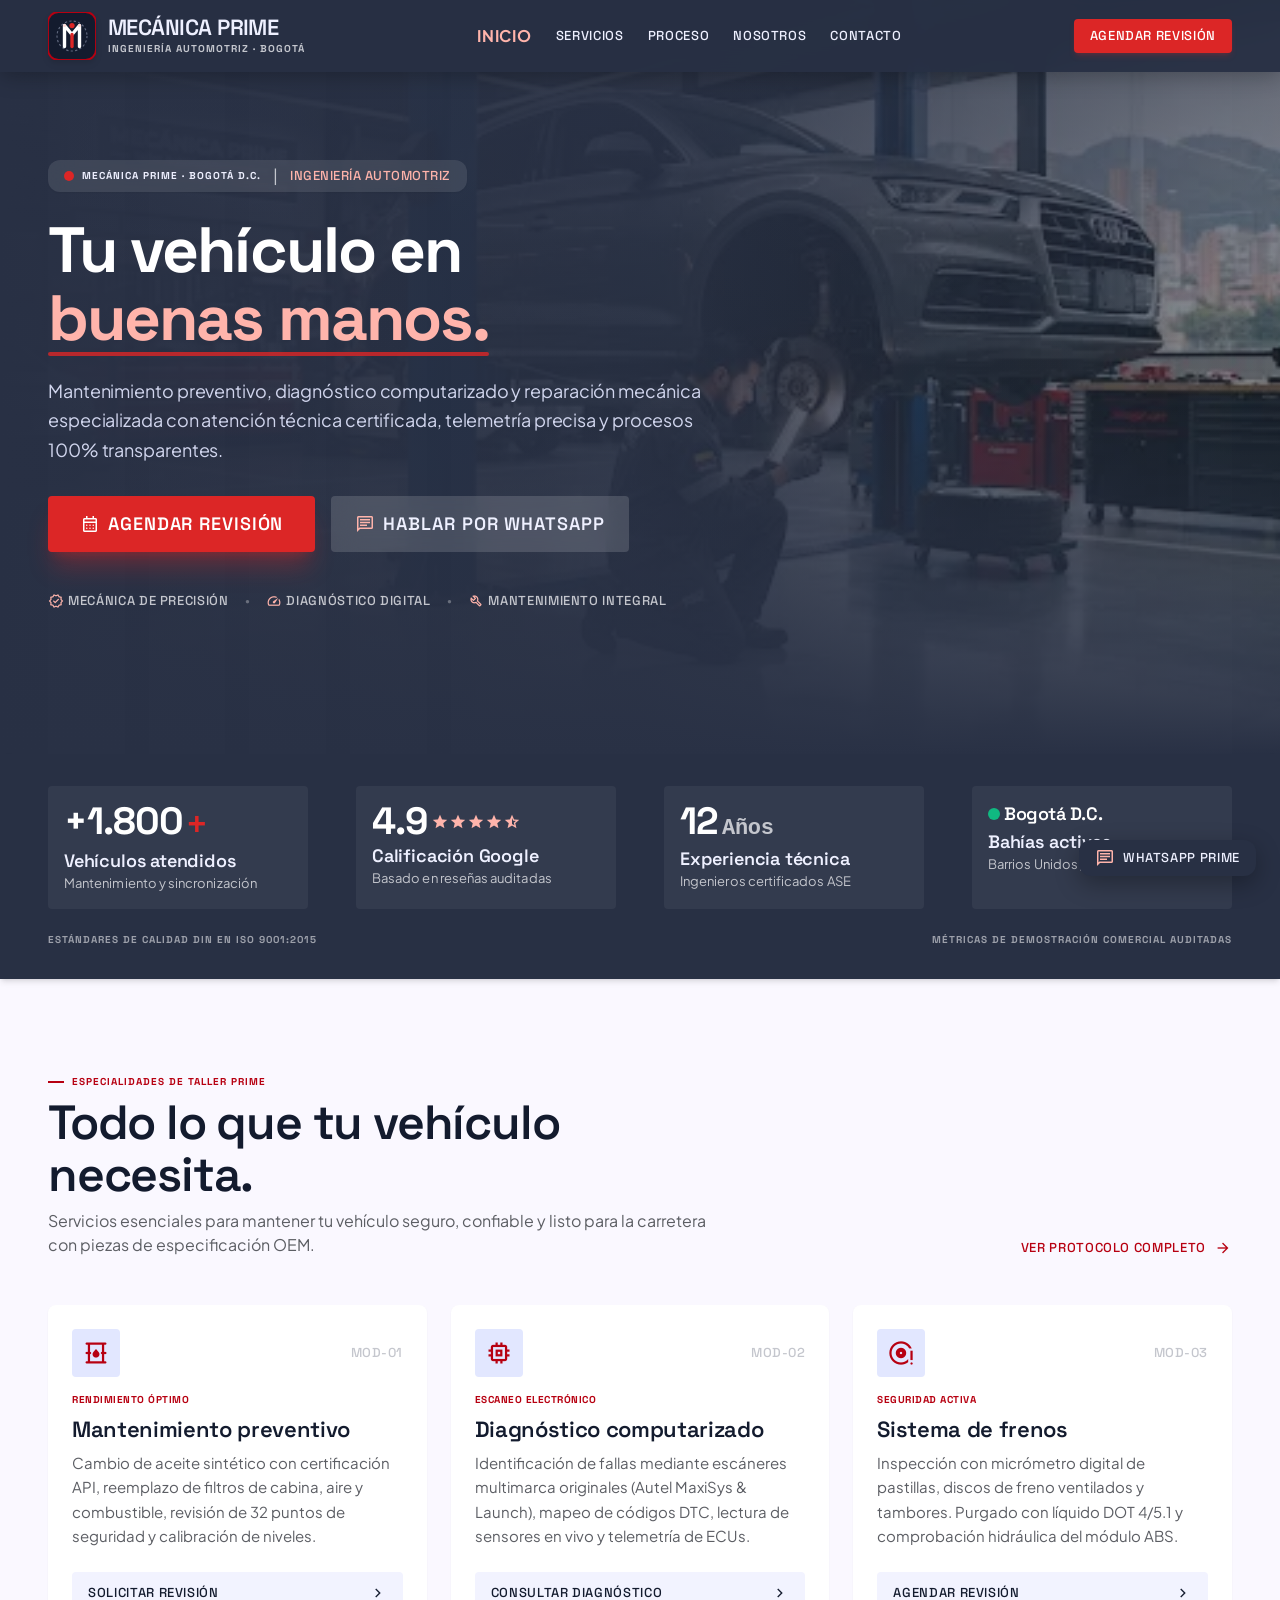
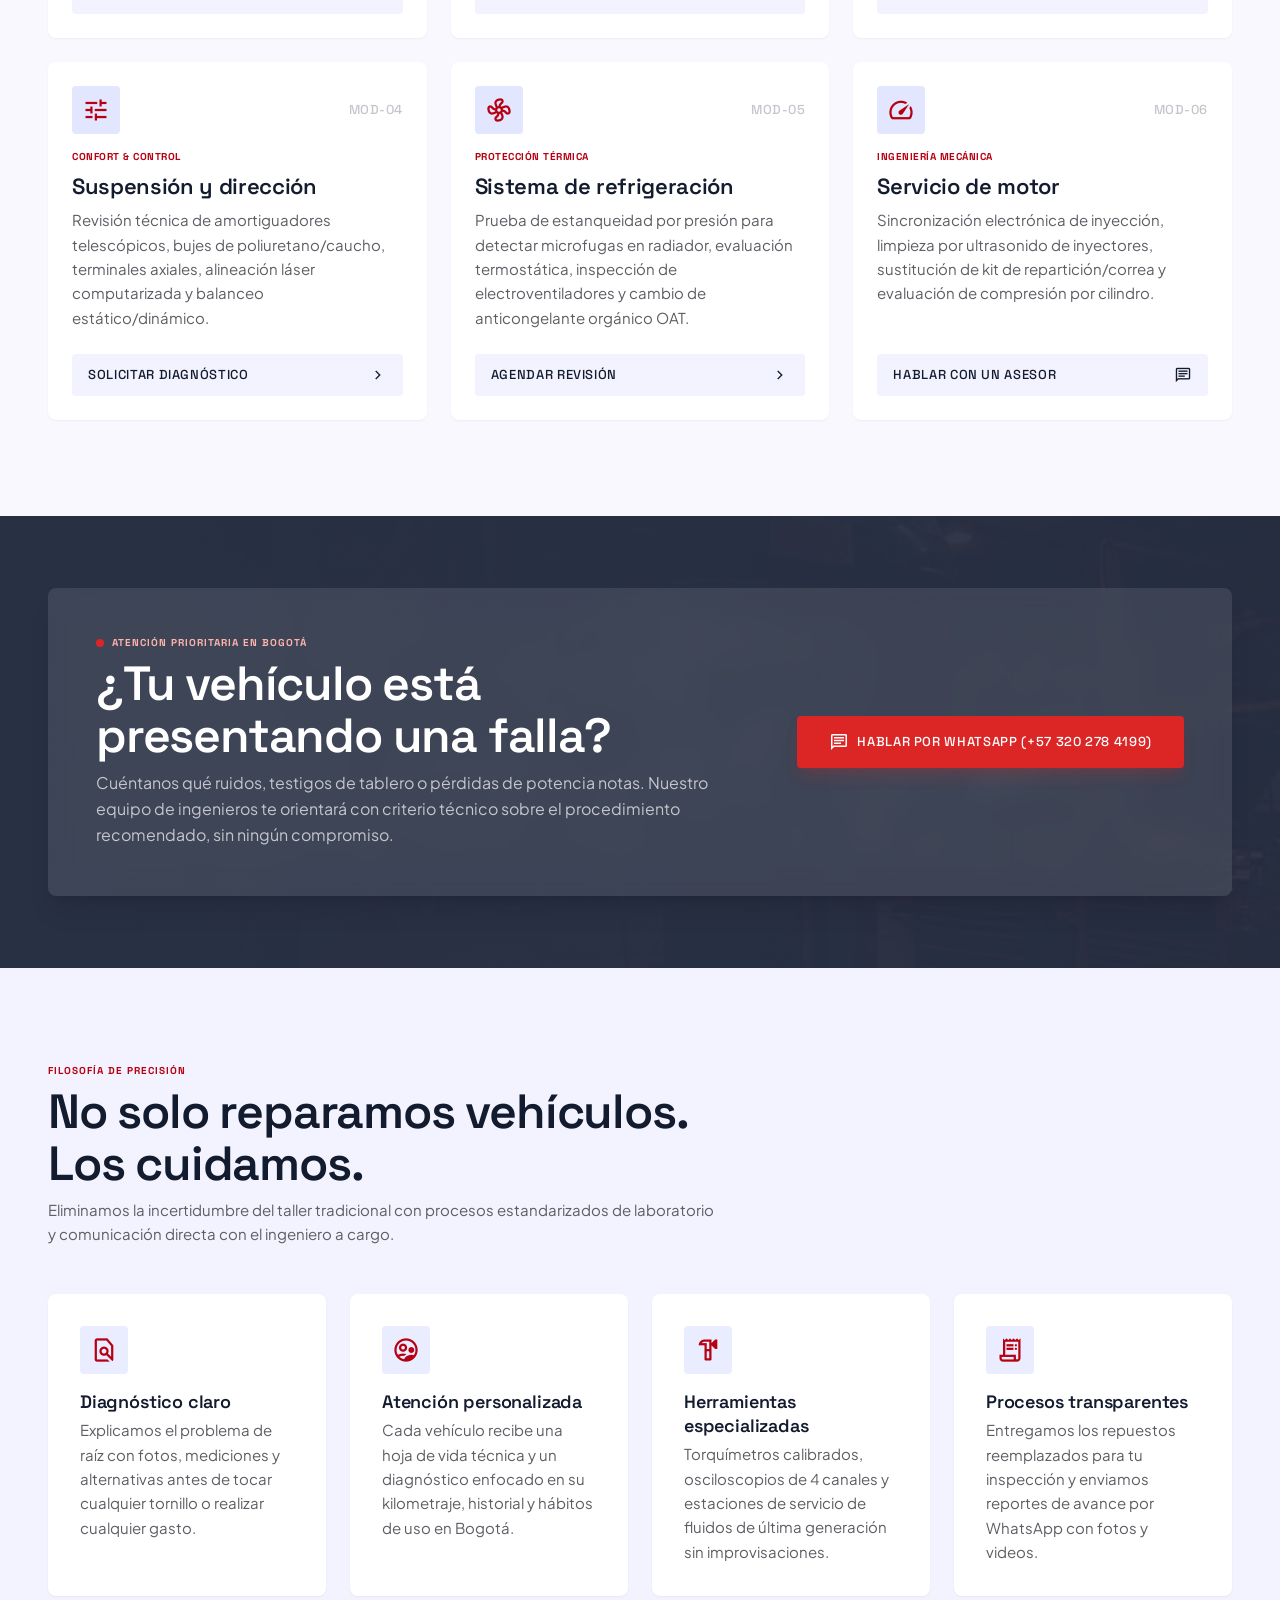
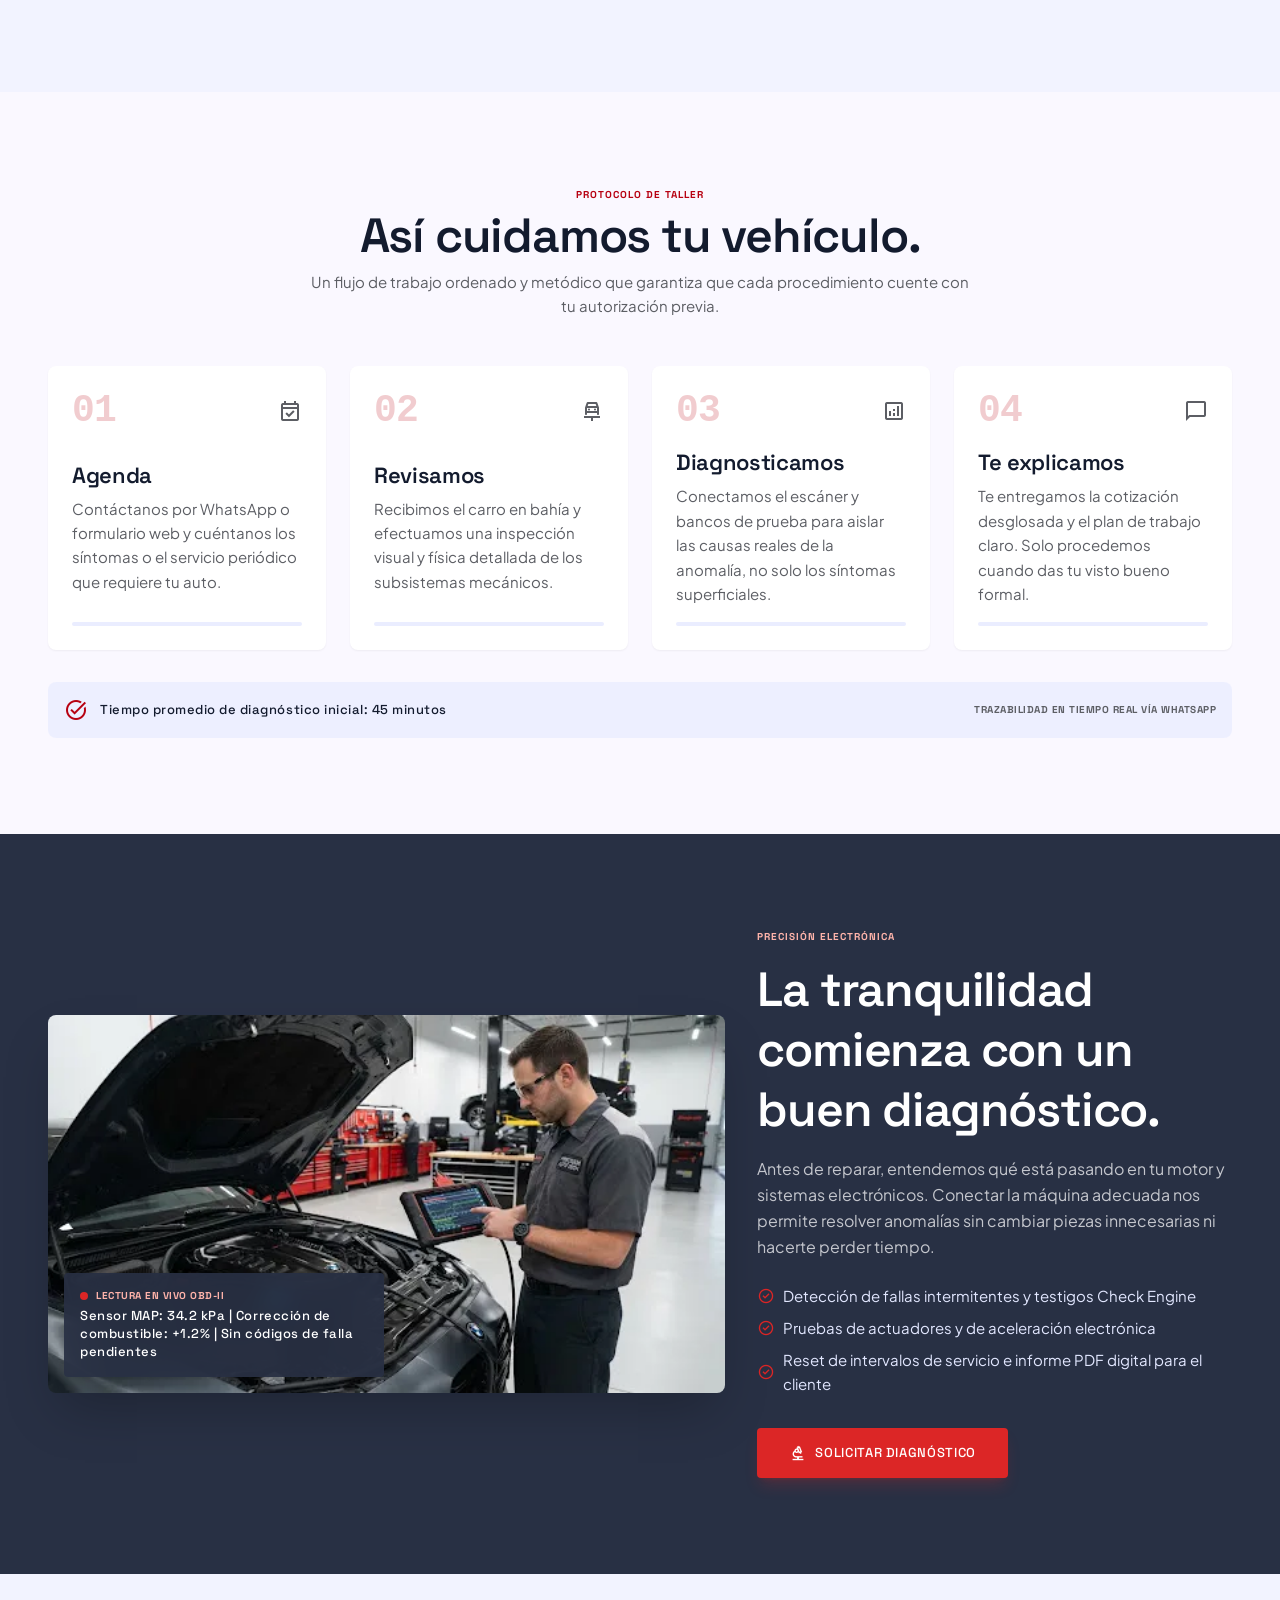
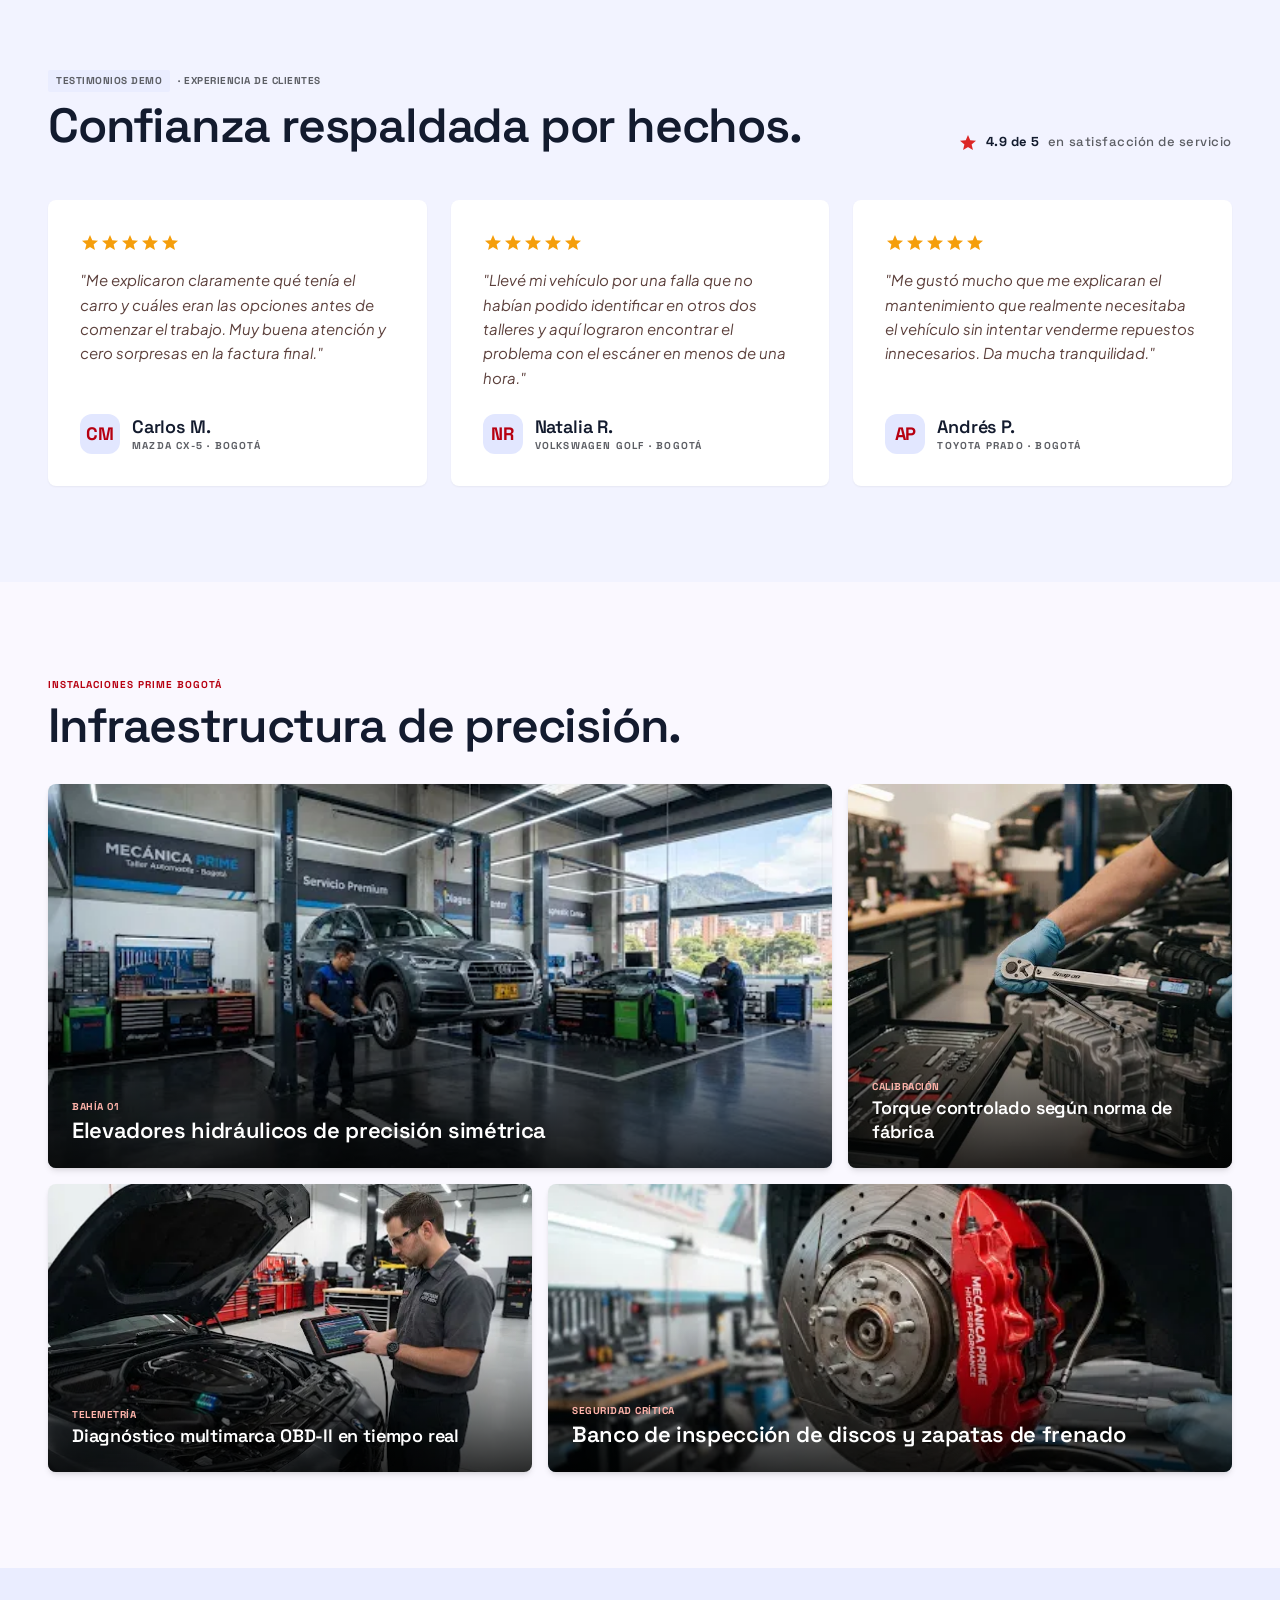
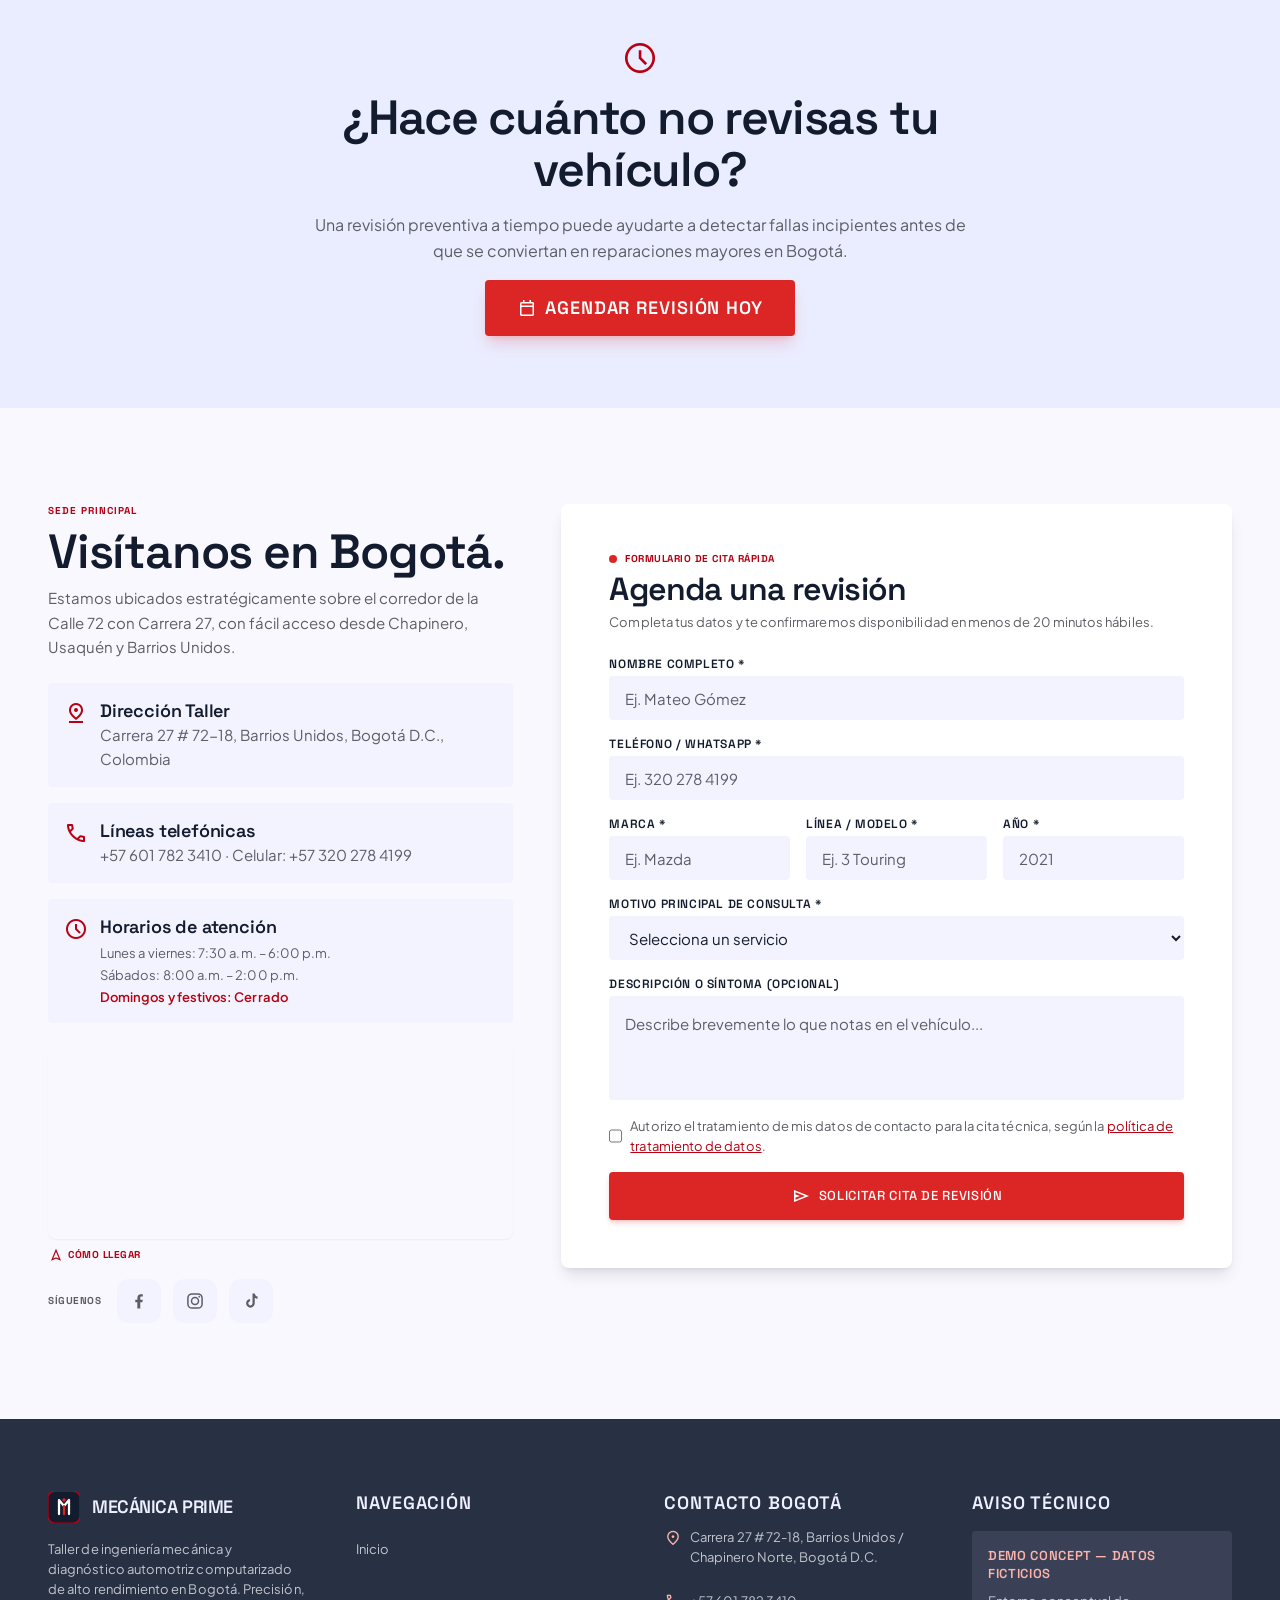
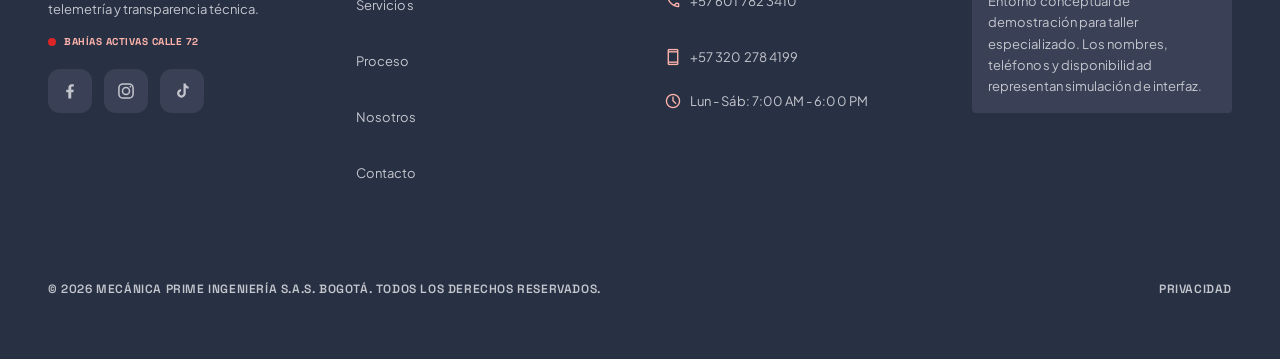
==== commit 0133c741: "SEO, accesibilidad, mobile UX y performance: assets locales, Tailwind compilado - SEO: title, meta d" ====
--- a/code.html
+++ b/code.html
@@ -1,11 +1,72 @@
 <!DOCTYPE html><html class="scroll-smooth" lang="es" style=""><head><meta charset="utf-8"><meta content="width=device-width, initial-scale=1.0" name="viewport"><link href="https://fonts.googleapis.com" rel="preconnect"><link crossorigin="" href="https://fonts.gstatic.com" rel="preconnect"><link href="https://fonts.googleapis.com/css2?family=Plus+Jakarta+Sans:ital,wght@0,300..800;1,300..800&amp;family=Space+Grotesk:wght@300..700&amp;display=swap" rel="stylesheet"><link href="https://fonts.googleapis.com/css2?family=Material+Symbols+Outlined:opsz,wght,FILL,GRAD@20..48,100..700,0..1,-50..200" rel="stylesheet">
-<link href="https://fonts.googleapis.com/css2?family=Material+Symbols+Outlined:wght,FILL@100..700,0..1&amp;display=swap" rel="stylesheet"><style>@layer base { html, body { margin: 0; padding: 0; } body { overscroll-behavior: none; } main > :first-child { margin-top: 0 !important; } main > :last-child { margin-bottom: 0 !important; } } ::-webkit-scrollbar { display: none; }</style><script src="https://cdn.tailwindcss.com"></script><script id="tailwind-config">tailwind.config = { darkMode: "class", theme: { extend: { "colors": { "on-surface-variant": "#5c403c", "primary": "#b70011", "on-secondary-container": "#606369", "on-tertiary-fixed": "#0d1c2e", "surface-container-high": "#e2e7ff", "on-primary-fixed": "#410002", "surface-tint": "#bf0715", "outline-variant": "#e6bdb8", "surface-variant": "#dae2fd", "on-error-container": "#93000a", "on-primary-fixed-variant": "#93000b", "tertiary": "#4c5b6f", "error": "#ba1a1a", "on-secondary-fixed-variant": "#44474d", "tertiary-fixed": "#d5e3fc", "inverse-primary": "#ffb4ab", "surface": "#faf8ff", "secondary": "#5c5e64", "surface-container": "#eaedff", "secondary-fixed-dim": "#c4c6cd", "inverse-surface": "#283044", "secondary-container": "#dedfe7", "surface-container-low": "#f2f3ff", "on-primary": "#ffffff", "on-error": "#ffffff", "inverse-on-surface": "#eef0ff", "on-tertiary": "#ffffff", "primary-fixed": "#ffdad6", "on-surface": "#131b2e", "error-container": "#ffdad6", "secondary-fixed": "#e1e2e9", "tertiary-container": "#657388", "surface-bright": "#faf8ff", "tertiary-fixed-dim": "#b9c7df", "surface-dim": "#d2d9f4", "surface-container-lowest": "#ffffff", "on-background": "#131b2e", "background": "#faf8ff", "primary-container": "#dc2626", "on-secondary-fixed": "#191c21", "on-primary-container": "#fff6f5", "primary-fixed-dim": "#ffb4ab", "on-tertiary-fixed-variant": "#3a485b", "outline": "#916f6b", "on-tertiary-container": "#f7f8ff", "on-secondary": "#ffffff", "surface-container-highest": "#dae2fd" }, "borderRadius": { "DEFAULT": "0.125rem", "lg": "0.25rem", "xl": "0.5rem", "full": "0.75rem" }, "spacing": { "space-2xs": "0.25rem", "space-sm": "0.75rem", "space-2xl": "3rem", "gutter": "1.5rem", "space-lg": "1.5rem", "margin-desktop": "3rem", "container-max": "1280px", "space-4xl": "6rem", "space-xs": "0.5rem", "space-xl": "2rem", "space-md": "1rem", "margin-mobile": "1.25rem", "space-3xl": "4.5rem" }, "fontFamily": { "headline-sm": [ "Space Grotesk" ], "headline-lg": [ "Space Grotesk" ], "body-md": [ "Plus Jakarta Sans" ], "headline-md": [ "Space Grotesk" ], "headline-xl-mobile": [ "Space Grotesk" ], "code-spec": [ "Space Grotesk" ], "display-mobile": [ "Space Grotesk" ], "headline-xl": [ "Space Grotesk" ], "display": [ "Space Grotesk" ], "label-md": [ "Space Grotesk" ], "headline-lg-mobile": [ "Space Grotesk" ], "body-xl": [ "Plus Jakarta Sans" ], "body-sm": [ "Plus Jakarta Sans" ], "label-sm": [ "Space Grotesk" ] }, "fontSize": { "headline-sm": [ "18px", { "lineHeight": "24px", "letterSpacing": "-0.01em", "fontWeight": "600" } ], "headline-lg": [ "32px", { "lineHeight": "38px", "letterSpacing": "-0.02em", "fontWeight": "600" } ], "body-md": [ "15px", { "lineHeight": "24px", "letterSpacing": "0em", "fontWeight": "400" } ], "headline-md": [ "22px", { "lineHeight": "28px", "letterSpacing": "-0.015em", "fontWeight": "600" } ], "headline-xl-mobile": [ "30px", { "lineHeight": "36px", "letterSpacing": "-0.02em", "fontWeight": "600" } ], "code-spec": [ "13px", { "lineHeight": "18px", "letterSpacing": "0.04em", "fontWeight": "500" } ], "display-mobile": [ "38px", { "lineHeight": "42px", "letterSpacing": "-0.02em", "fontWeight": "700" } ], "headline-xl": [ "48px", { "lineHeight": "52px", "letterSpacing": "-0.025em", "fontWeight": "600" } ], "display": [ "64px", { "lineHeight": "68px", "letterSpacing": "-0.03em", "fontWeight": "700" } ], "label-md": [ "12px", { "lineHeight": "16px", "letterSpacing": "0.08em", "fontWeight": "600" } ], "headline-lg-mobile": [ "24px", { "lineHeight": "30px", "letterSpacing": "-0.01em", "fontWeight": "600" } ], "body-xl": [ "18px", { "lineHeight": "28px", "letterSpacing": "-0.005em", "fontWeight": "400" } ], "body-sm": [ "13px", { "lineHeight": "20px", "letterSpacing": "0.005em", "fontWeight": "400" } ], "label-sm": [ "10px", { "lineHeight": "14px", "letterSpacing": "0.12em", "fontWeight": "700" } ] } } } };</script></head><body class="bg-surface font-body-md text-on-surface antialiased selection:bg-primary selection:text-on-primary"><header class="fixed top-0 w-full z-50 bg-inverse-surface/95 backdrop-blur-md shadow-[0_4px_20px_rgba(0,0,0,0.25)]"><div class="max-w-[1280px] mx-auto px-margin-mobile lg:px-margin-desktop flex items-center justify-between gap-space-md py-space-sm"><div class="flex items-center gap-space-sm"><div class="shrink-0 flex items-center justify-center"><svg class="w-12 h-12 shrink-0 drop-shadow-md transition-transform duration-300 hover:scale-105" viewBox="0 0 64 64" fill="none" xmlns="http://www.w3.org/2000/svg" role="img" aria-label="Mecánica Prime Logo Vector"><rect width="64" height="64" rx="14" fill="#131B2E" stroke="#b70011" stroke-width="2.5"></rect><circle cx="32" cy="32" r="20" stroke="#dae2fd" stroke-width="1.5" stroke-dasharray="3 3" opacity="0.4"></circle><path d="M22 46V18L32 30L42 18V46" stroke="#ffffff" stroke-width="4.5" stroke-linecap="round" stroke-linejoin="round"></path><path d="M32 30V46" stroke="#dc2626" stroke-width="4.5" stroke-linecap="round"></path><circle cx="32" cy="18" r="3.5" fill="#dc2626"></circle><circle cx="22" cy="18" r="2" fill="#ffdad6"></circle><circle cx="42" cy="18" r="2" fill="#ffdad6"></circle></svg></div><div class="flex flex-col"><span class="font-headline-sm uppercase tracking-tight text-inverse-on-surface leading-none text-headline-md">MECÁNICA PRIME</span><span class="font-label-sm text-label-sm uppercase tracking-widest text-secondary-fixed-dim mt-space-2xs">Ingeniería Automotriz · Bogotá</span></div></div><nav class="hidden lg:flex items-center gap-space-lg" data-active-classes="text-primary-fixed-dim font-bold"><a aria-current="page" class="tracking-wider uppercase transition-colors text-primary-fixed-dim font-bold" data-path="inicio" href="#inicio">Inicio</a><a class="font-headline-sm text-code-spec tracking-wider uppercase text-inverse-on-surface hover:text-primary-fixed-dim transition-colors" data-path="servicios" href="#servicios">Servicios</a><a class="font-headline-sm text-code-spec tracking-wider uppercase text-inverse-on-surface hover:text-primary-fixed-dim transition-colors" data-path="proceso" href="#proceso">Proceso</a><a class="font-headline-sm text-code-spec tracking-wider uppercase text-inverse-on-surface hover:text-primary-fixed-dim transition-colors" data-path="nosotros" href="#nosotros">Nosotros</a><a class="font-headline-sm text-code-spec tracking-wider uppercase text-inverse-on-surface hover:text-primary-fixed-dim transition-colors" data-path="contacto" href="#contacto">Contacto</a></nav><div class="flex items-center gap-space-md"><a class="hidden sm:inline-flex items-center gap-space-xs bg-primary-container hover:bg-primary text-on-primary px-space-md py-space-xs rounded-lg font-headline-sm text-code-spec uppercase tracking-wider transition-transform hover:-translate-y-0.5 shadow-md shadow-primary-container/20" href="tel:+573202784199">Agendar revisión</a><div class="w-8 h-8 rounded-full bg-primary flex items-center justify-center"><span class="material-symbols-outlined text-on-primary text-[18px]">person</span></div></div></div></header><main class="w-full pt-20 bg-surface min-h-screen"><div class="flex flex-col w-full">
+<title>Mecánica Prime | Taller de mecánica y diagnóstico automotriz en Bogotá</title>
+<meta name="description" content="Taller de mecánica en Bogotá: diagnóstico computarizado, mantenimiento preventivo y reparación especializada con ingeniería de precisión.">
+<link rel="canonical" href="https://www.mecanicaprime.com.co/">
+<!-- TODO: actualizar canonical y og:url con el dominio real una vez publicado en Vercel/dominio propio -->
+<meta property="og:title" content="Mecánica Prime | Taller de mecánica y diagnóstico automotriz en Bogotá">
+<meta property="og:description" content="Diagnóstico computarizado, mantenimiento preventivo y reparación especializada en Bogotá D.C.">
+<meta property="og:type" content="website">
+<meta property="og:locale" content="es_CO">
+<meta property="og:url" content="https://www.mecanicaprime.com.co/">
+<meta property="og:image" content="https://www.mecanicaprime.com.co/assets/img/hero-taller.webp">
+<meta name="twitter:card" content="summary_large_image">
+<link rel="icon" type="image/svg+xml" href="assets/favicon.svg">
+<script type="application/ld+json">
+{
+  "@context": "https://schema.org",
+  "@type": "AutoRepair",
+  "name": "Mecánica Prime",
+  "description": "Taller de ingeniería mecánica y diagnóstico automotriz computarizado en Bogotá, especializado en mantenimiento preventivo y reparación de precisión.",
+  "telephone": "+573202784199",
+  "address": {
+    "@type": "PostalAddress",
+    "streetAddress": "Carrera 27 # 72-18, Barrios Unidos",
+    "addressLocality": "Bogotá",
+    "addressRegion": "Bogotá D.C.",
+    "addressCountry": "CO"
+  },
+  "areaServed": "Bogotá",
+  "openingHoursSpecification": [
+    {
+      "@type": "OpeningHoursSpecification",
+      "dayOfWeek": ["Monday", "Tuesday", "Wednesday", "Thursday", "Friday"],
+      "opens": "07:30",
+      "closes": "18:00"
+    },
+    {
+      "@type": "OpeningHoursSpecification",
+      "dayOfWeek": ["Saturday"],
+      "opens": "08:00",
+      "closes": "14:00"
+    }
+  ]
+}
+</script>
+<!-- Google Analytics (gtag.js) -->
+<!-- Reemplazar G-XXXXXXXXXX por el ID de medición real del cliente antes de publicar -->
+<!--
+<script async src="https://www.googletagmanager.com/gtag/js?id=G-XXXXXXXXXX"></script>
+<script>
+  window.dataLayer = window.dataLayer || [];
+  function gtag(){dataLayer.push(arguments);}
+  gtag('js', new Date());
+  gtag('config', 'G-XXXXXXXXXX');
+</script>
+-->
+<style>@layer base { html, body { margin: 0; padding: 0; } body { overscroll-behavior: none; } main > :first-child { margin-top: 0 !important; } main > :last-child { margin-bottom: 0 !important; } } ::-webkit-scrollbar { display: none; } a:focus-visible, button:focus-visible, input:focus-visible, select:focus-visible, textarea:focus-visible, [tabindex]:focus-visible { outline: 2px solid #dc2626; outline-offset: 2px; }</style><link rel="stylesheet" href="assets/styles.css"></head><body class="bg-surface font-body-md text-on-surface antialiased selection:bg-primary selection:text-on-primary"><header class="fixed top-0 w-full z-50 bg-inverse-surface/95 backdrop-blur-md shadow-[0_4px_20px_rgba(0,0,0,0.25)]"><div class="max-w-[1280px] mx-auto px-margin-mobile lg:px-margin-desktop flex items-center justify-between gap-space-md py-space-sm"><div class="flex items-center gap-space-sm"><div class="shrink-0 flex items-center justify-center"><svg class="w-12 h-12 shrink-0 drop-shadow-md transition-transform duration-300 hover:scale-105" viewBox="0 0 64 64" fill="none" xmlns="http://www.w3.org/2000/svg" role="img" aria-label="Mecánica Prime Logo Vector"><rect width="64" height="64" rx="14" fill="#131B2E" stroke="#b70011" stroke-width="2.5"></rect><circle cx="32" cy="32" r="20" stroke="#dae2fd" stroke-width="1.5" stroke-dasharray="3 3" opacity="0.4"></circle><path d="M22 46V18L32 30L42 18V46" stroke="#ffffff" stroke-width="4.5" stroke-linecap="round" stroke-linejoin="round"></path><path d="M32 30V46" stroke="#dc2626" stroke-width="4.5" stroke-linecap="round"></path><circle cx="32" cy="18" r="3.5" fill="#dc2626"></circle><circle cx="22" cy="18" r="2" fill="#ffdad6"></circle><circle cx="42" cy="18" r="2" fill="#ffdad6"></circle></svg></div><div class="flex flex-col"><span class="font-headline-sm uppercase tracking-tight text-inverse-on-surface leading-none text-headline-md">MECÁNICA PRIME</span><span class="font-label-sm text-label-sm uppercase tracking-widest text-secondary-fixed-dim mt-space-2xs">Ingeniería Automotriz · Bogotá</span></div></div><nav class="hidden lg:flex items-center gap-space-lg" data-active-classes="text-primary-fixed-dim font-bold"><a aria-current="page" class="tracking-wider uppercase transition-colors text-primary-fixed-dim font-bold" data-path="inicio" href="#inicio">Inicio</a><a class="font-headline-sm text-code-spec tracking-wider uppercase text-inverse-on-surface hover:text-primary-fixed-dim transition-colors" data-path="servicios" href="#servicios">Servicios</a><a class="font-headline-sm text-code-spec tracking-wider uppercase text-inverse-on-surface hover:text-primary-fixed-dim transition-colors" data-path="proceso" href="#proceso">Proceso</a><a class="font-headline-sm text-code-spec tracking-wider uppercase text-inverse-on-surface hover:text-primary-fixed-dim transition-colors" data-path="nosotros" href="#nosotros">Nosotros</a><a class="font-headline-sm text-code-spec tracking-wider uppercase text-inverse-on-surface hover:text-primary-fixed-dim transition-colors" data-path="contacto" href="#contacto">Contacto</a></nav><div class="flex items-center gap-space-md"><a class="hidden sm:inline-flex items-center gap-space-xs bg-primary-container hover:bg-primary text-on-primary px-space-md py-space-xs rounded-lg font-headline-sm text-code-spec uppercase tracking-wider transition-transform hover:-translate-y-0.5 shadow-md shadow-primary-container/20" href="tel:+573202784199">Agendar revisión</a><button aria-label="Abrir menú" aria-expanded="false" aria-controls="mobile-menu" id="menu-toggle" class="lg:hidden w-11 h-11 flex items-center justify-center rounded-lg text-inverse-on-surface hover:bg-surface-dim/10 transition-colors"><span class="material-symbols-outlined text-[26px]" id="menu-icon">menu</span></button></div></div><div id="mobile-menu" class="hidden lg:hidden absolute top-full inset-x-0 bg-inverse-surface shadow-lg"><nav class="flex flex-col px-margin-mobile py-space-md">
+<a class="min-h-11 flex items-center font-headline-sm text-code-spec tracking-wider uppercase text-inverse-on-surface hover:text-primary-fixed-dim transition-colors" href="#inicio">Inicio</a>
+<a class="min-h-11 flex items-center font-headline-sm text-code-spec tracking-wider uppercase text-inverse-on-surface hover:text-primary-fixed-dim transition-colors" href="#servicios">Servicios</a>
+<a class="min-h-11 flex items-center font-headline-sm text-code-spec tracking-wider uppercase text-inverse-on-surface hover:text-primary-fixed-dim transition-colors" href="#proceso">Proceso</a>
+<a class="min-h-11 flex items-center font-headline-sm text-code-spec tracking-wider uppercase text-inverse-on-surface hover:text-primary-fixed-dim transition-colors" href="#nosotros">Nosotros</a>
+<a class="min-h-11 flex items-center font-headline-sm text-code-spec tracking-wider uppercase text-inverse-on-surface hover:text-primary-fixed-dim transition-colors" href="#contacto">Contacto</a>
+<a class="min-h-11 flex items-center justify-center gap-space-xs mt-space-xs bg-primary-container hover:bg-primary text-on-primary px-space-md py-space-sm rounded-lg font-headline-sm text-code-spec uppercase tracking-wider transition-colors" href="tel:+573202784199">Agendar revisión</a>
+</nav></div></header><main class="w-full pt-20 bg-surface min-h-screen"><div class="flex flex-col w-full">
 <!-- ================================================================= -->
 <!-- 1. HERO CINEMATOGRÁFICO                                          -->
 <!-- ================================================================= -->
 <section class="relative w-full -mt-20 pt-32 pb-24 lg:pt-40 lg:pb-36 overflow-hidden bg-inverse-surface text-inverse-on-surface" id="inicio">
 <!-- Cinematic Background Image with Gradient Scrim -->
-<div class="absolute inset-0 z-0 bg-cover bg-center" data-alt="Cinematic high-end automotive workshop in Bogota with a sleek grey SUV lifted on a blue hydraulic hoist, master mechanic in dark grey overalls inspecting the disc brake assembly with an inspection lamp, immaculate epoxy floor reflecting soft studio lights and professional tool chests in the background" style="background-image: url(&quot;https://lh3.googleusercontent.com/aida-public/[base64]&quot;);">
+<div class="absolute inset-0 z-0 bg-cover bg-center" data-alt="Cinematic high-end automotive workshop in Bogota with a sleek grey SUV lifted on a blue hydraulic hoist, master mechanic in dark grey overalls inspecting the disc brake assembly with an inspection lamp, immaculate epoxy floor reflecting soft studio lights and professional tool chests in the background" style="background-image: url(&quot;assets/img/hero-taller.webp&quot;);">
 <div class="absolute inset-0 bg-gradient-to-r from-inverse-surface via-inverse-surface/90 to-inverse-surface/40"></div>
 <div class="absolute inset-0 bg-gradient-to-t from-inverse-surface via-transparent to-inverse-surface/60"></div>
 </div>
@@ -65,6 +126,7 @@
 <!-- ================================================================= -->
 <!-- 2. BARRA DE CONFIANZA (Indicadores clave)                         -->
 <!-- ================================================================= -->
+<!-- DEMO: dato ficticio, reemplazar o eliminar antes de publicar para un cliente real (+1.800 vehículos, 4.9 Google, 12 años, ASE, ISO 9001:2015) -->
 <section class="w-full bg-inverse-surface py-space-xl shadow-md relative z-20">
 <div class="max-w-[1280px] mx-auto px-margin-mobile lg:px-margin-desktop">
 <div class="grid grid-cols-2 lg:grid-cols-4 gap-space-lg lg:gap-space-2xl">
@@ -143,58 +205,56 @@
 </div>
 <!-- Grid of 6 Cards -->
 <div class="grid grid-cols-1 md:grid-cols-2 lg:grid-cols-3 gap-space-lg">
-<!-- Servicio 01: Mantenimiento Preventivo (With Image) -->
-<div class="group bg-surface-container-lowest rounded-xl shadow-sm hover:shadow-xl transition-all duration-300 flex flex-col overflow-hidden">
-<div class="relative h-48 w-full overflow-hidden bg-surface-container">
-<img alt="Mantenimiento preventivo automotriz y lubricación técnica" class="w-full h-full object-cover group-hover:scale-105 transition-transform duration-500" src="https://lh3.googleusercontent.com/aida-public/[base64]">
-<div class="absolute top-space-xs left-space-xs bg-inverse-surface/90 text-inverse-on-surface font-code-spec text-code-spec px-space-xs py-space-2xs rounded">
-              MOD-01 // FLUIDOS &amp; FILTROS
-            </div>
-</div>
-<div class="p-space-lg flex-1 flex flex-col justify-between">
-<div class="flex flex-col gap-space-xs">
-<div class="flex items-center gap-space-xs text-primary">
-<span class="material-symbols-outlined">oil_barrel</span>
-<span class="font-label-sm text-label-sm uppercase tracking-wider font-bold">Rendimiento Óptimo</span>
-</div>
+<!-- Servicio 01: Mantenimiento Preventivo -->
+<div class="group bg-surface-container-lowest rounded-xl shadow-sm hover:shadow-xl transition-all duration-300 flex flex-col justify-between p-space-lg">
+<div class="flex flex-col gap-space-md">
+<div class="flex items-center justify-between">
+<div class="w-12 h-12 rounded-lg bg-surface-container-high flex items-center justify-center text-primary">
+<span class="material-symbols-outlined text-[28px]">oil_barrel</span>
+</div>
+<span class="font-code-spec text-code-spec text-secondary-fixed-dim">MOD-01</span>
+</div>
+<div class="flex flex-col gap-space-xs">
+<div class="inline-flex items-center gap-space-xs text-primary font-label-sm text-label-sm uppercase tracking-wider font-bold">
+                Rendimiento Óptimo
+              </div>
 <h3 class="font-headline-md text-headline-md text-on-surface">Mantenimiento preventivo</h3>
 <p class="font-body-md text-body-md text-secondary leading-relaxed">
                 Cambio de aceite sintético con certificación API, reemplazo de filtros de cabina, aire y combustible, revisión de 32 puntos de seguridad y calibración de niveles.
               </p>
 </div>
-<div class="pt-space-md mt-space-md">
+</div>
+<div class="pt-space-lg">
 <a class="w-full inline-flex items-center justify-between bg-surface-container-low hover:bg-primary hover:text-on-primary text-on-surface px-space-md py-space-sm rounded-lg font-headline-sm text-code-spec uppercase tracking-wider transition-colors" href="#contacto">
 <span class="">Solicitar revisión</span>
 <span class="material-symbols-outlined text-[18px]">chevron_right</span>
 </a>
 </div>
 </div>
-</div>
-<!-- Servicio 02: Diagnóstico Computarizado (With Image) -->
-<div class="group bg-surface-container-lowest rounded-xl shadow-sm hover:shadow-xl transition-all duration-300 flex flex-col overflow-hidden">
-<div class="relative h-48 w-full overflow-hidden bg-surface-container">
-<img alt="Diagnóstico computarizado con escáner OBD-II en Mecánica Prime" class="w-full h-full object-cover group-hover:scale-105 transition-transform duration-500" src="https://lh3.googleusercontent.com/aida-public/[base64]">
-<div class="absolute top-space-xs left-space-xs bg-inverse-surface/90 text-inverse-on-surface font-code-spec text-code-spec px-space-xs py-space-2xs rounded">
-              MOD-02 // TELEMETRÍA OBD-II
-            </div>
-</div>
-<div class="p-space-lg flex-1 flex flex-col justify-between">
-<div class="flex flex-col gap-space-xs">
-<div class="flex items-center gap-space-xs text-primary">
-<span class="material-symbols-outlined">memory</span>
-<span class="font-label-sm text-label-sm uppercase tracking-wider font-bold">Escaneo Electrónico</span>
-</div>
+<!-- Servicio 02: Diagnóstico Computarizado -->
+<div class="group bg-surface-container-lowest rounded-xl shadow-sm hover:shadow-xl transition-all duration-300 flex flex-col justify-between p-space-lg">
+<div class="flex flex-col gap-space-md">
+<div class="flex items-center justify-between">
+<div class="w-12 h-12 rounded-lg bg-surface-container-high flex items-center justify-center text-primary">
+<span class="material-symbols-outlined text-[28px]">memory</span>
+</div>
+<span class="font-code-spec text-code-spec text-secondary-fixed-dim">MOD-02</span>
+</div>
+<div class="flex flex-col gap-space-xs">
+<div class="inline-flex items-center gap-space-xs text-primary font-label-sm text-label-sm uppercase tracking-wider font-bold">
+                Escaneo Electrónico
+              </div>
 <h3 class="font-headline-md text-headline-md text-on-surface">Diagnóstico computarizado</h3>
 <p class="font-body-md text-body-md text-secondary leading-relaxed">
                 Identificación de fallas mediante escáneres multimarca originales (Autel MaxiSys &amp; Launch), mapeo de códigos DTC, lectura de sensores en vivo y telemetría de ECUs.
               </p>
 </div>
-<div class="pt-space-md mt-space-md">
+</div>
+<div class="pt-space-lg">
 <a class="w-full inline-flex items-center justify-between bg-surface-container-low hover:bg-primary hover:text-on-primary text-on-surface px-space-md py-space-sm rounded-lg font-headline-sm text-code-spec uppercase tracking-wider transition-colors" href="#contacto">
 <span class="">Consultar diagnóstico</span>
 <span class="material-symbols-outlined text-[18px]">chevron_right</span>
 </a>
-</div>
 </div>
 </div>
 <!-- Servicio 03: Sistema de Frenos -->
@@ -308,7 +368,7 @@
 <!-- 4. BANNER DE CONVERSIÓN INTERMEDIO                                -->
 <!-- ================================================================= -->
 <section class="w-full relative py-space-3xl bg-inverse-surface overflow-hidden">
-<div class="absolute inset-0 z-0 bg-cover bg-center opacity-25" data-alt="Mechanical workshop view with illuminated tools and car underside on lift, moody high-contrast lighting with warm garage tones" style="background-image: url(&quot;https://lh3.googleusercontent.com/aida-public/[base64]&quot;);">
+<div class="absolute inset-0 z-0 bg-cover bg-center opacity-25" data-alt="Mechanical workshop view with illuminated tools and car underside on lift, moody high-contrast lighting with warm garage tones" style="background-image: url(&quot;assets/img/banner-falla.webp&quot;);">
 <div class="absolute inset-0 bg-gradient-to-r from-inverse-surface via-inverse-surface/95 to-inverse-surface/70"></div>
 </div>
 <div class="relative z-10 max-w-[1280px] mx-auto px-margin-mobile lg:px-margin-desktop">
@@ -492,7 +552,7 @@
 <!-- Left Visual Box -->
 <div class="lg:col-span-7 relative">
 <div class="relative rounded-xl overflow-hidden shadow-2xl">
-<img alt="Técnico automotriz utilizando tablet de diagnóstico y escáner digital" class="w-full h-auto object-cover" src="https://lh3.googleusercontent.com/aida-public/[base64]">
+<img alt="Técnico automotriz utilizando tablet de diagnóstico y escáner digital" class="w-full h-auto object-cover" src="assets/img/diagnostico-obd.webp" width="512" height="286" loading="lazy">
 <!-- Floating Diagnostic Card Overlay -->
 <div class="absolute bottom-4 left-4 right-4 sm:right-auto sm:max-w-xs bg-inverse-surface/90 backdrop-blur-md p-space-md rounded-lg shadow-lg">
 <div class="flex items-center gap-space-xs mb-space-2xs">
@@ -519,7 +579,7 @@
             </li>
 <li class="flex items-center gap-space-xs text-surface-container-high font-body-md text-body-md">
 <span class="material-symbols-outlined text-primary-container text-[18px]">check_circle</span>
-              Pruebas de actuadores y actuadores de aceleración electrónica
+              Pruebas de actuadores y de aceleración electrónica
             </li>
 <li class="flex items-center gap-space-xs text-surface-container-high font-body-md text-body-md">
 <span class="material-symbols-outlined text-primary-container text-[18px]">check_circle</span>
@@ -537,6 +597,7 @@
 <!-- ================================================================= -->
 <!-- 8. TESTIMONIOS DEMO (Prueba social transparente)                 -->
 <!-- ================================================================= -->
+<!-- DEMO: dato ficticio, reemplazar o eliminar antes de publicar para un cliente real (3 testimonios simulados) -->
 <section class="w-full py-space-3xl lg:py-space-4xl bg-surface-container-low">
 <div class="max-w-[1280px] mx-auto px-margin-mobile lg:px-margin-desktop">
 <div class="flex flex-col md:flex-row md:items-end justify-between gap-space-md mb-space-2xl">
@@ -645,7 +706,7 @@
 <div class="grid grid-cols-1 md:grid-cols-12 gap-space-md">
 <!-- Large Hero Shot: Elevador y taller -->
 <div class="md:col-span-8 h-80 lg:h-96 rounded-xl overflow-hidden shadow-md group relative">
-<div class="w-full h-full bg-cover bg-center group-hover:scale-105 transition-transform duration-700" data-alt="Wide perspective shot of Mecánica Prime modern workshop in Bogota, premium automotive hydraulic lift with SUV, clean polished dark floors, professional technician at work with precision lighting" style="background-image: url(&quot;https://lh3.googleusercontent.com/aida-public/[base64]&quot;);">
+<div class="w-full h-full bg-cover bg-center group-hover:scale-105 transition-transform duration-700" data-alt="Wide perspective shot of Mecánica Prime modern workshop in Bogota, premium automotive hydraulic lift with SUV, clean polished dark floors, professional technician at work with precision lighting" style="background-image: url(&quot;assets/img/taller-elevador.webp&quot;);">
 </div>
 <div class="absolute inset-0 bg-gradient-to-t from-black/80 via-transparent to-transparent flex items-end p-space-lg">
 <div class="text-white">
@@ -656,7 +717,7 @@
 </div>
 <!-- Medium Shot: Close up Mantenimiento fluido & herramientas -->
 <div class="md:col-span-4 h-80 lg:h-96 rounded-xl overflow-hidden shadow-md group relative">
-<img alt="Detalle de cambio de aceite y herramientas de torque automotriz" class="w-full h-full object-cover group-hover:scale-105 transition-transform duration-700" src="https://lh3.googleusercontent.com/aida-public/[base64]">
+<img alt="Detalle de cambio de aceite y herramientas de torque automotriz" class="w-full h-full object-cover group-hover:scale-105 transition-transform duration-700" src="assets/img/servicio-fluidos.webp" width="512" height="382" loading="lazy">
 <div class="absolute inset-0 bg-gradient-to-t from-black/80 via-transparent to-transparent flex items-end p-space-lg">
 <div class="text-white">
 <span class="font-label-sm text-label-sm uppercase tracking-wider text-primary-fixed-dim">CALIBRACIÓN</span>
@@ -666,7 +727,7 @@
 </div>
 <!-- Second Row: Escáner computarizado -->
 <div class="md:col-span-5 h-72 rounded-xl overflow-hidden shadow-md group relative">
-<img alt="Escáner automotriz y diagnóstico computarizado en tiempo real" class="w-full h-full object-cover group-hover:scale-105 transition-transform duration-700" src="https://lh3.googleusercontent.com/aida-public/[base64]">
+<img alt="Escáner automotriz y diagnóstico computarizado en tiempo real" class="w-full h-full object-cover group-hover:scale-105 transition-transform duration-700" src="assets/img/diagnostico-obd.webp" width="512" height="286" loading="lazy">
 <div class="absolute inset-0 bg-gradient-to-t from-black/80 via-transparent to-transparent flex items-end p-space-lg">
 <div class="text-white">
 <span class="font-label-sm text-label-sm uppercase tracking-wider text-primary-fixed-dim">TELEMETRÍA</span>
@@ -676,7 +737,7 @@
 </div>
 <!-- Second Row: Technical Brake System detail -->
 <div class="md:col-span-7 h-72 rounded-xl overflow-hidden shadow-md group relative">
-<div class="w-full h-full bg-cover bg-center group-hover:scale-105 transition-transform duration-700" data-alt="Extreme close up of a ventilated brake rotor disc and red high performance brake caliper on modern automobile in workshop setting, sharp mechanical detail" style="background-image: url(&quot;https://lh3.googleusercontent.com/aida-public/[base64]&quot;);">
+<div class="w-full h-full bg-cover bg-center group-hover:scale-105 transition-transform duration-700" data-alt="Extreme close up of a ventilated brake rotor disc and red high performance brake caliper on modern automobile in workshop setting, sharp mechanical detail" style="background-image: url(&quot;assets/img/freno-disco.webp&quot;);">
 </div>
 <div class="absolute inset-0 bg-gradient-to-t from-black/80 via-transparent to-transparent flex items-end p-space-lg">
 <div class="text-white">
@@ -755,14 +816,20 @@
 </div>
 </div>
 </div>
-<!-- Location Map Placeholder using data-location -->
-<div class="mt-space-lg rounded-xl overflow-hidden shadow-sm h-48 w-full relative" data-location="Carrera 27 # 72-18, Bogota, Colombia" style="background-image: url(&quot;https://lh3.googleusercontent.com/aida-public/[base64]&quot;);">
-<div class="absolute inset-0 bg-inverse-surface/10 flex items-center justify-center pointer-events-none">
-<span class="bg-inverse-surface text-inverse-on-surface px-space-md py-space-xs rounded-full font-code-spec text-code-spec flex items-center gap-space-2xs shadow-md">
-<span class="material-symbols-outlined text-primary text-[16px]">navigation</span>
-                Mecánica Prime · Sede Calle 72
-              </span>
-</div>
+<!-- Mapa de ubicación (Google Maps embed, sin API key) -->
+<div class="mt-space-lg rounded-xl overflow-hidden shadow-sm h-48 w-full relative">
+<iframe class="w-full h-full border-0" src="https://www.google.com/maps?q=Carrera+27+%2372-18%2C+Barrios+Unidos%2C+Bogot%C3%A1+D.C.%2C+Colombia&amp;output=embed" title="Ubicación de Mecánica Prime en Carrera 27 # 72-18, Bogotá D.C." loading="lazy" referrerpolicy="no-referrer-when-downgrade" allowfullscreen=""></iframe>
+</div>
+<a class="mt-space-xs inline-flex items-center gap-space-2xs text-primary font-label-sm text-label-sm uppercase tracking-wider font-bold hover:translate-x-1 transition-transform" href="https://www.google.com/maps/search/?api=1&amp;query=Carrera+27+%2372-18%2C+Barrios+Unidos%2C+Bogot%C3%A1+D.C.%2C+Colombia" target="_blank" rel="noopener noreferrer">
+<span class="material-symbols-outlined text-[16px]">navigation</span>
+              Cómo llegar
+            </a>
+<!-- TODO: URL real del cliente -->
+<div class="flex items-center gap-space-sm mt-space-md">
+<span class="font-label-sm text-label-sm uppercase tracking-wider text-secondary mr-space-2xs">Síguenos</span>
+<a aria-label="Facebook de Mecánica Prime" class="w-11 h-11 flex items-center justify-center rounded-full bg-surface-container-low text-secondary hover:text-primary hover:bg-surface-container transition-colors" href="#"><svg class="w-5 h-5" viewBox="0 0 24 24" fill="currentColor" aria-hidden="true"><path d="M13.5 21v-7.5h2.5l.5-3h-3V8.2c0-.9.3-1.5 1.6-1.5H16.6V4.1C16.3 4.1 15.3 4 14.1 4c-2.4 0-4 1.5-4 4.2V10.5H7.5v3H10V21h3.5z"></path></svg></a>
+<a aria-label="Instagram de Mecánica Prime" class="w-11 h-11 flex items-center justify-center rounded-full bg-surface-container-low text-secondary hover:text-primary hover:bg-surface-container transition-colors" href="#"><svg class="w-5 h-5" viewBox="0 0 24 24" fill="none" stroke="currentColor" stroke-width="1.8" aria-hidden="true"><rect x="3.5" y="3.5" width="17" height="17" rx="5"></rect><circle cx="12" cy="12" r="4.2"></circle><circle cx="17.2" cy="6.8" r="1" fill="currentColor" stroke="none"></circle></svg></a>
+<a aria-label="TikTok de Mecánica Prime" class="w-11 h-11 flex items-center justify-center rounded-full bg-surface-container-low text-secondary hover:text-primary hover:bg-surface-container transition-colors" href="#"><svg class="w-5 h-5" viewBox="0 0 24 24" fill="currentColor" aria-hidden="true"><path d="M16.5 3c.3 1.9 1.5 3.4 3.4 3.7v2.6c-1.3 0-2.5-.4-3.4-1.1v6.6c0 3-2.4 5.2-5.2 5.2S6.1 17.8 6.1 14.8c0-2.8 2.1-5 4.8-5.2v2.7c-1.2.2-2.1 1.2-2.1 2.5 0 1.4 1.1 2.5 2.5 2.5s2.5-1.1 2.5-2.5V3h2.7z"></path></svg></a>
 </div>
 </div>
 <!-- Right Column: Conversion Booking Form -->
@@ -780,16 +847,16 @@
                 Completa tus datos y te confirmaremos disponibilidad en menos de 20 minutos hábiles.
               </p>
 </div>
-<form class="flex flex-col gap-space-md" id="booking-form" onsubmit="event.preventDefault(); document.getElementById('form-feedback').classList.remove('hidden');">
+<form class="flex flex-col gap-space-md" id="booking-form">
 <!-- Input: Nombre -->
 <div class="flex flex-col gap-space-2xs">
 <label class="font-label-md text-label-md uppercase tracking-wider text-on-surface font-semibold" for="client-name">Nombre completo *</label>
-<input class="w-full h-11 px-space-md rounded-lg bg-surface-container-low text-on-surface font-body-md text-body-md placeholder:text-secondary focus:outline-none focus:bg-surface-container-lowest focus:ring-1 focus:ring-inverse-surface transition-all" id="client-name" placeholder="Ej. Mateo Gómez" required="" type="text">
+<input class="w-full h-11 px-space-md rounded-lg bg-surface-container-low text-on-surface font-body-md text-body-md placeholder:text-secondary focus:outline-none focus:bg-surface-container-lowest focus:ring-1 focus:ring-inverse-surface transition-all" id="client-name" placeholder="Ej. Mateo Gómez" required="" type="text" autocomplete="name">
 </div>
 <!-- Input: Teléfono & WhatsApp -->
 <div class="flex flex-col gap-space-2xs">
 <label class="font-label-md text-label-md uppercase tracking-wider text-on-surface font-semibold" for="client-phone">Teléfono / WhatsApp *</label>
-<input class="w-full h-11 px-space-md rounded-lg bg-surface-container-low text-on-surface font-body-md text-body-md placeholder:text-secondary focus:outline-none focus:bg-surface-container-lowest focus:ring-1 focus:ring-inverse-surface transition-all" id="client-phone" placeholder="Ej. 320 278 4199" required="" type="tel">
+<input class="w-full h-11 px-space-md rounded-lg bg-surface-container-low text-on-surface font-body-md text-body-md placeholder:text-secondary focus:outline-none focus:bg-surface-container-lowest focus:ring-1 focus:ring-inverse-surface transition-all" id="client-phone" placeholder="Ej. 320 278 4199" required="" type="tel" autocomplete="tel">
 </div>
 <!-- Input: Datos de Vehículo (Marca, Modelo, Año) -->
 <div class="grid grid-cols-1 sm:grid-cols-3 gap-space-md">
@@ -803,7 +870,7 @@
 </div>
 <div class="flex flex-col gap-space-2xs">
 <label class="font-label-md text-label-md uppercase tracking-wider text-on-surface font-semibold" for="car-year">Año *</label>
-<input class="w-full h-11 px-space-md rounded-lg bg-surface-container-low text-on-surface font-body-md text-body-md placeholder:text-secondary focus:outline-none focus:bg-surface-container-lowest focus:ring-1 focus:ring-inverse-surface transition-all" id="car-year" max="2026" min="1990" placeholder="2021" required="" type="number">
+<input class="w-full h-11 px-space-md rounded-lg bg-surface-container-low text-on-surface font-body-md text-body-md placeholder:text-secondary focus:outline-none focus:bg-surface-container-lowest focus:ring-1 focus:ring-inverse-surface transition-all" id="car-year" max="2026" min="1990" placeholder="2021" required="" type="number" inputmode="numeric">
 </div>
 </div>
 <!-- Input: Motivo de consulta -->
@@ -827,7 +894,7 @@
 <!-- Terms & Privacy -->
 <div class="flex items-center gap-space-xs text-secondary font-body-sm text-body-sm">
 <input class="w-4 h-4 rounded text-primary focus:ring-0" id="terms" required="" type="checkbox">
-<label for="terms" class="">Autorizo el tratamiento de mis datos de contacto para la cita técnica.</label>
+<label for="terms" class="">Autorizo el tratamiento de mis datos de contacto para la cita técnica, según la <a class="text-primary underline hover:no-underline" href="politica-datos.html" target="_blank" rel="noopener noreferrer">política de tratamiento de datos</a>.</label>
 </div>
 <!-- Submit CTA -->
 <button class="w-full h-12 inline-flex items-center justify-center gap-space-xs bg-primary-container hover:bg-primary text-on-primary rounded-lg font-headline-sm text-code-spec uppercase tracking-wider transition-all shadow-md shadow-primary-container/20" type="submit">
@@ -837,7 +904,7 @@
 <!-- Inline Success Simulation -->
 <div class="hidden p-space-md bg-emerald-50 text-emerald-900 rounded-lg flex items-center gap-space-sm font-body-md text-body-md" id="form-feedback">
 <span class="material-symbols-outlined text-emerald-600">verified</span>
-<span class="">¡Solicitud registrada con éxito! Uno de nuestros ingenieros te contactará por WhatsApp para confirmar la bahía.</span>
+<span class="">Te estamos abriendo WhatsApp con los datos listos para enviar.</span>
 </div>
 </form>
 </div>
@@ -845,7 +912,72 @@
 </div>
 </div>
 </section>
-</div></main><footer class="w-full bg-inverse-surface text-inverse-on-surface pt-space-3xl pb-space-2xl"><div class="max-w-[1280px] mx-auto px-margin-mobile lg:px-margin-desktop"><div class="grid grid-cols-1 md:grid-cols-2 lg:grid-cols-4 gap-space-2xl pb-space-2xl"><div class="flex flex-col gap-space-md"><div class="flex items-center gap-space-sm"><img alt="Mecánica Prime Logo" class="h-8 w-auto object-contain" src="https://lh3.googleusercontent.com/aida/[base64]"><span class="font-headline-sm text-headline-sm uppercase text-inverse-on-surface tracking-tight">MECÁNICA PRIME</span></div><p class="font-body-sm text-body-sm text-secondary-fixed-dim">Taller de ingeniería mecánica y diagnóstico automotriz computarizado de alto rendimiento en Bogotá. Precisión, telemetría y transparencia técnica.</p><div class="inline-flex items-center gap-space-xs font-label-sm text-label-sm text-primary-fixed-dim tracking-wider uppercase"><span class="w-2 h-2 rounded-full bg-primary-container animate-ping"></span>Bahías activas Calle 72</div></div><div class="flex flex-col gap-space-sm"><span class="font-headline-sm text-headline-sm text-inverse-on-surface uppercase tracking-wider">Navegación</span><a class="font-body-sm text-body-sm text-secondary-fixed-dim hover:text-inverse-on-surface transition-colors" href="#inicio">Inicio</a><a class="font-body-sm text-body-sm text-secondary-fixed-dim hover:text-inverse-on-surface transition-colors" href="#servicios">Diagnóstico &amp; Servicios</a><a class="font-body-sm text-body-sm text-secondary-fixed-dim hover:text-inverse-on-surface transition-colors" href="#proceso">Protocolo de Taller</a><a class="font-body-sm text-body-sm text-secondary-fixed-dim hover:text-inverse-on-surface transition-colors" href="#nosotros">Ingenieros Certificados</a><a class="font-body-sm text-body-sm text-secondary-fixed-dim hover:text-inverse-on-surface transition-colors" href="#contacto">Localización &amp; Citas</a></div><div class="flex flex-col gap-space-sm"><span class="font-headline-sm text-headline-sm text-inverse-on-surface uppercase tracking-wider">Contacto Bogotá</span><div class="flex items-start gap-space-xs text-secondary-fixed-dim font-body-sm text-body-sm"><span class="material-symbols-outlined text-[18px] text-primary-fixed-dim shrink-0 mt-0.5">location_on</span><span class="">Carrera 27 # 72-18, Barrios Unidos / Chapinero Norte, Bogotá D.C.</span></div><div class="flex items-center gap-space-xs text-secondary-fixed-dim font-body-sm text-body-sm"><span class="material-symbols-outlined text-[18px] text-primary-fixed-dim shrink-0">call</span><span class="">+57 601 782 3410</span></div><div class="flex items-center gap-space-xs text-secondary-fixed-dim font-body-sm text-body-sm"><span class="material-symbols-outlined text-[18px] text-primary-fixed-dim shrink-0">smartphone</span><span class="">+57 320 278 4199</span></div><div class="flex items-center gap-space-xs text-secondary-fixed-dim font-body-sm text-body-sm"><span class="material-symbols-outlined text-[18px] text-primary-fixed-dim shrink-0">schedule</span><span class="">Lun - Sáb: 7:00 AM - 6:00 PM</span></div></div><div class="flex flex-col gap-space-md"><span class="font-headline-sm text-headline-sm text-inverse-on-surface uppercase tracking-wider">Aviso Técnico</span><div class="bg-surface-dim/10 p-space-md rounded-lg flex flex-col gap-space-xs"><span class="font-code-spec text-code-spec text-primary-fixed-dim font-semibold uppercase tracking-wider">DEMO CONCEPT — Datos ficticios</span><p class="font-body-sm text-body-sm text-secondary-fixed-dim leading-relaxed">Entorno conceptual de demostración para taller especializado. Los nombres, teléfonos y disponibilidad representan simulación de interfaz.</p></div></div></div><div class="pt-space-lg flex flex-col md:flex-row items-center justify-between gap-space-md"><span class="font-label-md text-label-md text-secondary-fixed-dim uppercase tracking-wider">© 2024 MECÁNICA PRIME INGENIERÍA S.A.S. BOGOTÁ. TODOS LOS DERECHOS RESERVADOS.</span><div class="flex items-center gap-space-lg"><a class="font-label-md text-label-md text-secondary-fixed-dim hover:text-inverse-on-surface uppercase tracking-wider transition-colors" href="#">Términos</a><a class="font-label-md text-label-md text-secondary-fixed-dim hover:text-inverse-on-surface uppercase tracking-wider transition-colors" href="#">Privacidad</a><a class="font-label-md text-label-md text-secondary-fixed-dim hover:text-inverse-on-surface uppercase tracking-wider transition-colors" href="#">Garantía Mecánica</a></div></div></div></footer><div class="fixed bottom-6 right-6 z-50"><a class="flex items-center gap-space-xs bg-inverse-surface text-inverse-on-surface hover:text-on-primary hover:bg-primary-container px-space-md py-space-xs rounded-full shadow-[0_8px_24px_rgba(0,0,0,0.3)] transition-all hover:scale-105 group" href="https://wa.me/573202784199?text=Hola%20Mec%C3%A1nica%20Prime,%20deseo%20agendar%20una%20revisi%C3%B3n" rel="noopener noreferrer" target="_blank"><span class="material-symbols-outlined text-[20px] text-primary-fixed-dim group-hover:text-on-primary transition-colors">chat</span><span class="font-headline-sm text-code-spec uppercase tracking-wider">WhatsApp Prime</span></a></div>
+</div></main><footer class="w-full bg-inverse-surface text-inverse-on-surface pt-space-3xl pb-space-2xl"><div class="max-w-[1280px] mx-auto px-margin-mobile lg:px-margin-desktop"><div class="grid grid-cols-1 md:grid-cols-2 lg:grid-cols-4 gap-space-2xl pb-space-2xl"><div class="flex flex-col gap-space-md"><div class="flex items-center gap-space-sm"><svg class="w-8 h-8 shrink-0" viewBox="0 0 64 64" fill="none" xmlns="http://www.w3.org/2000/svg" role="img" aria-label="Mecánica Prime Logo Vector"><rect width="64" height="64" rx="14" fill="#131B2E" stroke="#b70011" stroke-width="2.5"></rect><path d="M22 46V18L32 30L42 18V46" stroke="#ffffff" stroke-width="4.5" stroke-linecap="round" stroke-linejoin="round"></path><path d="M32 30V46" stroke="#dc2626" stroke-width="4.5" stroke-linecap="round"></path><circle cx="32" cy="18" r="3.5" fill="#dc2626"></circle><circle cx="22" cy="18" r="2" fill="#ffdad6"></circle><circle cx="42" cy="18" r="2" fill="#ffdad6"></circle></svg><span class="font-headline-sm text-headline-sm uppercase text-inverse-on-surface tracking-tight">MECÁNICA PRIME</span></div><p class="font-body-sm text-body-sm text-secondary-fixed-dim">Taller de ingeniería mecánica y diagnóstico automotriz computarizado de alto rendimiento en Bogotá. Precisión, telemetría y transparencia técnica.</p><div class="inline-flex items-center gap-space-xs font-label-sm text-label-sm text-primary-fixed-dim tracking-wider uppercase"><span class="w-2 h-2 rounded-full bg-primary-container animate-ping"></span>Bahías activas Calle 72</div><!-- TODO: URL real del cliente --><div class="flex items-center gap-space-sm mt-space-2xs"><a aria-label="Facebook de Mecánica Prime" class="w-11 h-11 flex items-center justify-center rounded-full bg-surface-dim/10 text-secondary-fixed-dim hover:text-inverse-on-surface hover:bg-surface-dim/20 transition-colors" href="#"><svg class="w-5 h-5" viewBox="0 0 24 24" fill="currentColor" aria-hidden="true"><path d="M13.5 21v-7.5h2.5l.5-3h-3V8.2c0-.9.3-1.5 1.6-1.5H16.6V4.1C16.3 4.1 15.3 4 14.1 4c-2.4 0-4 1.5-4 4.2V10.5H7.5v3H10V21h3.5z"></path></svg></a><a aria-label="Instagram de Mecánica Prime" class="w-11 h-11 flex items-center justify-center rounded-full bg-surface-dim/10 text-secondary-fixed-dim hover:text-inverse-on-surface hover:bg-surface-dim/20 transition-colors" href="#"><svg class="w-5 h-5" viewBox="0 0 24 24" fill="none" stroke="currentColor" stroke-width="1.8" aria-hidden="true"><rect x="3.5" y="3.5" width="17" height="17" rx="5"></rect><circle cx="12" cy="12" r="4.2"></circle><circle cx="17.2" cy="6.8" r="1" fill="currentColor" stroke="none"></circle></svg></a><a aria-label="TikTok de Mecánica Prime" class="w-11 h-11 flex items-center justify-center rounded-full bg-surface-dim/10 text-secondary-fixed-dim hover:text-inverse-on-surface hover:bg-surface-dim/20 transition-colors" href="#"><svg class="w-5 h-5" viewBox="0 0 24 24" fill="currentColor" aria-hidden="true"><path d="M16.5 3c.3 1.9 1.5 3.4 3.4 3.7v2.6c-1.3 0-2.5-.4-3.4-1.1v6.6c0 3-2.4 5.2-5.2 5.2S6.1 17.8 6.1 14.8c0-2.8 2.1-5 4.8-5.2v2.7c-1.2.2-2.1 1.2-2.1 2.5 0 1.4 1.1 2.5 2.5 2.5s2.5-1.1 2.5-2.5V3h2.7z"></path></svg></a></div></div><div class="flex flex-col gap-space-sm"><span class="font-headline-sm text-headline-sm text-inverse-on-surface uppercase tracking-wider">Navegación</span><a class="min-h-11 flex items-center font-body-sm text-body-sm text-secondary-fixed-dim hover:text-inverse-on-surface transition-colors" href="#inicio">Inicio</a><a class="min-h-11 flex items-center font-body-sm text-body-sm text-secondary-fixed-dim hover:text-inverse-on-surface transition-colors" href="#servicios">Servicios</a><a class="min-h-11 flex items-center font-body-sm text-body-sm text-secondary-fixed-dim hover:text-inverse-on-surface transition-colors" href="#proceso">Proceso</a><a class="min-h-11 flex items-center font-body-sm text-body-sm text-secondary-fixed-dim hover:text-inverse-on-surface transition-colors" href="#nosotros">Nosotros</a><a class="min-h-11 flex items-center font-body-sm text-body-sm text-secondary-fixed-dim hover:text-inverse-on-surface transition-colors" href="#contacto">Contacto</a></div><div class="flex flex-col gap-space-sm"><span class="font-headline-sm text-headline-sm text-inverse-on-surface uppercase tracking-wider">Contacto Bogotá</span><div class="flex items-start gap-space-xs text-secondary-fixed-dim font-body-sm text-body-sm"><span class="material-symbols-outlined text-[18px] text-primary-fixed-dim shrink-0 mt-0.5">location_on</span><span class="">Carrera 27 # 72-18, Barrios Unidos / Chapinero Norte, Bogotá D.C.</span></div><a class="min-h-11 flex items-center gap-space-xs text-secondary-fixed-dim hover:text-inverse-on-surface font-body-sm text-body-sm transition-colors" href="tel:+576017823410"><span class="material-symbols-outlined text-[18px] text-primary-fixed-dim shrink-0">call</span><span class="">+57 601 782 3410</span></a><a class="min-h-11 flex items-center gap-space-xs text-secondary-fixed-dim hover:text-inverse-on-surface font-body-sm text-body-sm transition-colors" href="tel:+573202784199"><span class="material-symbols-outlined text-[18px] text-primary-fixed-dim shrink-0">smartphone</span><span class="">+57 320 278 4199</span></a><div class="flex items-center gap-space-xs text-secondary-fixed-dim font-body-sm text-body-sm"><span class="material-symbols-outlined text-[18px] text-primary-fixed-dim shrink-0">schedule</span><span class="">Lun - Sáb: 7:00 AM - 6:00 PM</span></div></div><div class="flex flex-col gap-space-md"><span class="font-headline-sm text-headline-sm text-inverse-on-surface uppercase tracking-wider">Aviso Técnico</span><div class="bg-surface-dim/10 p-space-md rounded-lg flex flex-col gap-space-xs"><span class="font-code-spec text-code-spec text-primary-fixed-dim font-semibold uppercase tracking-wider">DEMO CONCEPT — Datos ficticios</span><p class="font-body-sm text-body-sm text-secondary-fixed-dim leading-relaxed">Entorno conceptual de demostración para taller especializado. Los nombres, teléfonos y disponibilidad representan simulación de interfaz.</p></div></div></div><div class="pt-space-lg flex flex-col md:flex-row items-center justify-between gap-space-md"><span class="font-label-md text-label-md text-secondary-fixed-dim uppercase tracking-wider">© 2026 MECÁNICA PRIME INGENIERÍA S.A.S. BOGOTÁ. TODOS LOS DERECHOS RESERVADOS.</span><div class="flex items-center gap-space-lg"><a class="min-h-11 flex items-center font-label-md text-label-md text-secondary-fixed-dim hover:text-inverse-on-surface uppercase tracking-wider transition-colors" href="politica-datos.html">Privacidad</a></div></div></div></footer><script>
+document.getElementById('booking-form').addEventListener('submit', function (e) {
+  e.preventDefault();
+
+  const name = document.getElementById('client-name').value.trim();
+  const phone = document.getElementById('client-phone').value.trim();
+  const brand = document.getElementById('car-brand').value.trim();
+  const model = document.getElementById('car-model').value.trim();
+  const year = document.getElementById('car-year').value.trim();
+  const reasonSelect = document.getElementById('service-reason');
+  const reason = reasonSelect.options[reasonSelect.selectedIndex].text;
+  const notes = document.getElementById('notes').value.trim();
+
+  const lines = [
+    'Hola Mecánica Prime, quiero agendar una revisión.',
+    `Nombre: ${name}`,
+    `Teléfono: ${phone}`,
+    `Vehículo: ${brand} ${model} (${year})`,
+    `Motivo: ${reason}`,
+  ];
+  if (notes) lines.push(`Síntomas: ${notes}`);
+
+  const whatsappUrl = 'https://wa.me/573202784199?text=' + encodeURIComponent(lines.join('\n'));
+
+  document.getElementById('form-feedback').classList.remove('hidden');
+  window.location.href = whatsappUrl;
+});
+
+(function () {
+  var btn = document.getElementById('menu-toggle');
+  var menu = document.getElementById('mobile-menu');
+  var icon = document.getElementById('menu-icon');
+
+  function closeMenu() {
+    menu.classList.add('hidden');
+    btn.setAttribute('aria-expanded', 'false');
+    icon.textContent = 'menu';
+    document.body.style.overflow = '';
+  }
+  function openMenu() {
+    menu.classList.remove('hidden');
+    btn.setAttribute('aria-expanded', 'true');
+    icon.textContent = 'close';
+    document.body.style.overflow = 'hidden';
+  }
+  btn.addEventListener('click', function () {
+    var isOpen = btn.getAttribute('aria-expanded') === 'true';
+    if (isOpen) { closeMenu(); } else { openMenu(); }
+  });
+  menu.querySelectorAll('a').forEach(function (a) {
+    a.addEventListener('click', closeMenu);
+  });
+  document.addEventListener('keydown', function (e) {
+    if (e.key === 'Escape') closeMenu();
+  });
+})();
+</script><div class="fixed bottom-6 right-6 z-50 hidden md:block"><a class="flex items-center gap-space-xs bg-inverse-surface text-inverse-on-surface hover:text-on-primary hover:bg-primary-container px-space-md py-space-xs rounded-full shadow-[0_8px_24px_rgba(0,0,0,0.3)] transition-all hover:scale-105 group" href="https://wa.me/573202784199?text=Hola%20Mec%C3%A1nica%20Prime,%20deseo%20agendar%20una%20revisi%C3%B3n" rel="noopener noreferrer" target="_blank"><span class="material-symbols-outlined text-[20px] text-primary-fixed-dim group-hover:text-on-primary transition-colors">chat</span><span class="font-headline-sm text-code-spec uppercase tracking-wider">WhatsApp Prime</span></a></div><div class="fixed bottom-4 inset-x-4 z-50 flex md:hidden gap-space-sm">
+<a class="flex-1 min-h-11 flex items-center justify-center gap-space-xs bg-inverse-surface text-inverse-on-surface px-space-md py-space-sm rounded-full shadow-[0_8px_24px_rgba(0,0,0,0.3)] transition-all font-headline-sm text-code-spec uppercase tracking-wider" href="tel:+573202784199">
+<span class="material-symbols-outlined text-[20px] text-primary-fixed-dim">call</span>
+              Llamar
+            </a>
+<a class="flex-1 min-h-11 flex items-center justify-center gap-space-xs bg-primary-container text-on-primary px-space-md py-space-sm rounded-full shadow-[0_8px_24px_rgba(0,0,0,0.3)] transition-all font-headline-sm text-code-spec uppercase tracking-wider" href="https://wa.me/573202784199?text=Hola%20Mec%C3%A1nica%20Prime,%20deseo%20agendar%20una%20revisi%C3%B3n" rel="noopener noreferrer" target="_blank">
+<span class="material-symbols-outlined text-[20px]">chat</span>
+              WhatsApp
+            </a>
+</div>
 
 
 
--- a/assets/styles.css
+++ b/assets/styles.css
@@ -0,0 +1 @@
+*, ::before, ::after{--tw-border-spacing-x:0;--tw-border-spacing-y:0;--tw-translate-x:0;--tw-translate-y:0;--tw-rotate:0;--tw-skew-x:0;--tw-skew-y:0;--tw-scale-x:1;--tw-scale-y:1;--tw-pan-x: ;--tw-pan-y: ;--tw-pinch-zoom: ;--tw-scroll-snap-strictness:proximity;--tw-gradient-from-position: ;--tw-gradient-via-position: ;--tw-gradient-to-position: ;--tw-ordinal: ;--tw-slashed-zero: ;--tw-numeric-figure: ;--tw-numeric-spacing: ;--tw-numeric-fraction: ;--tw-ring-inset: ;--tw-ring-offset-width:0px;--tw-ring-offset-color:#fff;--tw-ring-color:rgb(59 130 246 / 0.5);--tw-ring-offset-shadow:0 0 #0000;--tw-ring-shadow:0 0 #0000;--tw-shadow:0 0 #0000;--tw-shadow-colored:0 0 #0000;--tw-blur: ;--tw-brightness: ;--tw-contrast: ;--tw-grayscale: ;--tw-hue-rotate: ;--tw-invert: ;--tw-saturate: ;--tw-sepia: ;--tw-drop-shadow: ;--tw-backdrop-blur: ;--tw-backdrop-brightness: ;--tw-backdrop-contrast: ;--tw-backdrop-grayscale: ;--tw-backdrop-hue-rotate: ;--tw-backdrop-invert: ;--tw-backdrop-opacity: ;--tw-backdrop-saturate: ;--tw-backdrop-sepia: ;--tw-contain-size: ;--tw-contain-layout: ;--tw-contain-paint: ;--tw-contain-style: }::backdrop{--tw-border-spacing-x:0;--tw-border-spacing-y:0;--tw-translate-x:0;--tw-translate-y:0;--tw-rotate:0;--tw-skew-x:0;--tw-skew-y:0;--tw-scale-x:1;--tw-scale-y:1;--tw-pan-x: ;--tw-pan-y: ;--tw-pinch-zoom: ;--tw-scroll-snap-strictness:proximity;--tw-gradient-from-position: ;--tw-gradient-via-position: ;--tw-gradient-to-position: ;--tw-ordinal: ;--tw-slashed-zero: ;--tw-numeric-figure: ;--tw-numeric-spacing: ;--tw-numeric-fraction: ;--tw-ring-inset: ;--tw-ring-offset-width:0px;--tw-ring-offset-color:#fff;--tw-ring-color:rgb(59 130 246 / 0.5);--tw-ring-offset-shadow:0 0 #0000;--tw-ring-shadow:0 0 #0000;--tw-shadow:0 0 #0000;--tw-shadow-colored:0 0 #0000;--tw-blur: ;--tw-brightness: ;--tw-contrast: ;--tw-grayscale: ;--tw-hue-rotate: ;--tw-invert: ;--tw-saturate: ;--tw-sepia: ;--tw-drop-shadow: ;--tw-backdrop-blur: ;--tw-backdrop-brightness: ;--tw-backdrop-contrast: ;--tw-backdrop-grayscale: ;--tw-backdrop-hue-rotate: ;--tw-backdrop-invert: ;--tw-backdrop-opacity: ;--tw-backdrop-saturate: ;--tw-backdrop-sepia: ;--tw-contain-size: ;--tw-contain-layout: ;--tw-contain-paint: ;--tw-contain-style: }/* ! tailwindcss v3.4.17 | MIT License | https://tailwindcss.com */*,::after,::before{box-sizing:border-box;border-width:0;border-style:solid;border-color:#e5e7eb}::after,::before{--tw-content:''}:host,html{line-height:1.5;-webkit-text-size-adjust:100%;-moz-tab-size:4;tab-size:4;font-family:ui-sans-serif, system-ui, sans-serif, "Apple Color Emoji", "Segoe UI Emoji", "Segoe UI Symbol", "Noto Color Emoji";font-feature-settings:normal;font-variation-settings:normal;-webkit-tap-highlight-color:transparent}body{margin:0;line-height:inherit}hr{height:0;color:inherit;border-top-width:1px}abbr:where([title]){-webkit-text-decoration:underline dotted;text-decoration:underline dotted}h1,h2,h3,h4,h5,h6{font-size:inherit;font-weight:inherit}a{color:inherit;text-decoration:inherit}b,strong{font-weight:bolder}code,kbd,pre,samp{font-family:ui-monospace, SFMono-Regular, Menlo, Monaco, Consolas, "Liberation Mono", "Courier New", monospace;font-feature-settings:normal;font-variation-settings:normal;font-size:1em}small{font-size:80%}sub,sup{font-size:75%;line-height:0;position:relative;vertical-align:baseline}sub{bottom:-.25em}sup{top:-.5em}table{text-indent:0;border-color:inherit;border-collapse:collapse}button,input,optgroup,select,textarea{font-family:inherit;font-feature-settings:inherit;font-variation-settings:inherit;font-size:100%;font-weight:inherit;line-height:inherit;letter-spacing:inherit;color:inherit;margin:0;padding:0}button,select{text-transform:none}button,input:where([type=button]),input:where([type=reset]),input:where([type=submit]){-webkit-appearance:button;background-color:transparent;background-image:none}:-moz-focusring{outline:auto}:-moz-ui-invalid{box-shadow:none}progress{vertical-align:baseline}::-webkit-inner-spin-button,::-webkit-outer-spin-button{height:auto}[type=search]{-webkit-appearance:textfield;outline-offset:-2px}::-webkit-search-decoration{-webkit-appearance:none}::-webkit-file-upload-button{-webkit-appearance:button;font:inherit}summary{display:list-item}blockquote,dd,dl,figure,h1,h2,h3,h4,h5,h6,hr,p,pre{margin:0}fieldset{margin:0;padding:0}legend{padding:0}menu,ol,ul{list-style:none;margin:0;padding:0}dialog{padding:0}textarea{resize:vertical}input::placeholder,textarea::placeholder{opacity:1;color:#9ca3af}[role=button],button{cursor:pointer}:disabled{cursor:default}audio,canvas,embed,iframe,img,object,svg,video{display:block;vertical-align:middle}img,video{max-width:100%;height:auto}[hidden]:where(:not([hidden=until-found])){display:none}.pointer-events-none{pointer-events:none}.fixed{position:fixed}.absolute{position:absolute}.relative{position:relative}.inset-0{inset:0px}.inset-x-0{left:0px;right:0px}.inset-x-4{left:1rem;right:1rem}.-bottom-1{bottom:-0.25rem}.bottom-4{bottom:1rem}.left-0{left:0px}.left-4{left:1rem}.right-4{right:1rem}.top-0{top:0px}.top-full{top:100%}.bottom-6{bottom:1.5rem}.right-6{right:1.5rem}.z-0{z-index:0}.z-10{z-index:10}.z-20{z-index:20}.z-50{z-index:50}.col-span-1{grid-column:span 1 / span 1}.col-span-8{grid-column:span 8 / span 8}.mx-auto{margin-left:auto;margin-right:auto}.mx-space-2xs{margin-left:0.25rem;margin-right:0.25rem}.my-space-xs{margin-top:0.5rem;margin-bottom:0.5rem}.-mt-20{margin-top:-5rem}.mb-space-2xl{margin-bottom:3rem}.mb-space-2xs{margin-bottom:0.25rem}.mb-space-md{margin-bottom:1rem}.mb-space-xl{margin-bottom:2rem}.ml-1{margin-left:0.25rem}.mr-space-2xs{margin-right:0.25rem}.mt-0\.5{margin-top:0.125rem}.mt-space-2xs{margin-top:0.25rem}.mt-space-lg{margin-top:1.5rem}.mt-space-md{margin-top:1rem}.mt-space-xl{margin-top:2rem}.mt-space-xs{margin-top:0.5rem}.inline-block{display:inline-block}.flex{display:flex}.inline-flex{display:inline-flex}.grid{display:grid}.hidden{display:none}.h-0\.5{height:0.125rem}.h-1{height:0.25rem}.h-10{height:2.5rem}.h-11{height:2.75rem}.h-12{height:3rem}.h-2{height:0.5rem}.h-2\.5{height:0.625rem}.h-3{height:0.75rem}.h-4{height:1rem}.h-48{height:12rem}.h-5{height:1.25rem}.h-72{height:18rem}.h-8{height:2rem}.h-80{height:20rem}.h-auto{height:auto}.h-full{height:100%}.min-h-11{min-height:2.75rem}.min-h-screen{min-height:100vh}.w-10{width:2.5rem}.w-11{width:2.75rem}.w-12{width:3rem}.w-2{width:0.5rem}.w-2\.5{width:0.625rem}.w-3{width:0.75rem}.w-4{width:1rem}.w-5{width:1.25rem}.w-8{width:2rem}.w-full{width:100%}.w-fit{width:-moz-fit-content;width:fit-content}.max-w-2xl{max-width:42rem}.max-w-3xl{max-width:48rem}.max-w-\[1280px\]{max-width:1280px}.max-w-\[860px\]{max-width:860px}.flex-1{flex:1 1 0%}.shrink-0{flex-shrink:0}@keyframes ping{75%, 100%{transform:scale(2);opacity:0}}.animate-ping{animation:ping 1s cubic-bezier(0, 0, 0.2, 1) infinite}@keyframes pulse{50%{opacity:.5}}.animate-pulse{animation:pulse 2s cubic-bezier(0.4, 0, 0.6, 1) infinite}.resize-none{resize:none}.list-disc{list-style-type:disc}.grid-cols-1{grid-template-columns:repeat(1, minmax(0, 1fr))}.grid-cols-2{grid-template-columns:repeat(2, minmax(0, 1fr))}.grid-cols-4{grid-template-columns:repeat(4, minmax(0, 1fr))}.flex-col{flex-direction:column}.flex-wrap{flex-wrap:wrap}.items-start{align-items:flex-start}.items-end{align-items:flex-end}.items-center{align-items:center}.items-baseline{align-items:baseline}.justify-center{justify-content:center}.justify-between{justify-content:space-between}.gap-gutter{gap:1.5rem}.gap-space-2xl{gap:3rem}.gap-space-2xs{gap:0.25rem}.gap-space-lg{gap:1.5rem}.gap-space-md{gap:1rem}.gap-space-sm{gap:0.75rem}.gap-space-xl{gap:2rem}.gap-space-xs{gap:0.5rem}.space-y-0\.5 > :not([hidden]) ~ :not([hidden]){--tw-space-y-reverse:0;margin-top:calc(0.125rem * calc(1 - var(--tw-space-y-reverse)));margin-bottom:calc(0.125rem * var(--tw-space-y-reverse))}.space-y-space-xs > :not([hidden]) ~ :not([hidden]){--tw-space-y-reverse:0;margin-top:calc(0.5rem * calc(1 - var(--tw-space-y-reverse)));margin-bottom:calc(0.5rem * var(--tw-space-y-reverse))}.overflow-hidden{overflow:hidden}.rounded{border-radius:0.125rem}.rounded-full{border-radius:0.75rem}.rounded-lg{border-radius:0.25rem}.rounded-xl{border-radius:0.5rem}.border-0{border-width:0px}.bg-emerald-50{--tw-bg-opacity:1;background-color:rgb(236 253 245 / var(--tw-bg-opacity, 1))}.bg-emerald-500{--tw-bg-opacity:1;background-color:rgb(16 185 129 / var(--tw-bg-opacity, 1))}.bg-inverse-surface{--tw-bg-opacity:1;background-color:rgb(40 48 68 / var(--tw-bg-opacity, 1))}.bg-inverse-surface\/90{background-color:rgb(40 48 68 / 0.9)}.bg-inverse-surface\/95{background-color:rgb(40 48 68 / 0.95)}.bg-primary{--tw-bg-opacity:1;background-color:rgb(183 0 17 / var(--tw-bg-opacity, 1))}.bg-primary-container{--tw-bg-opacity:1;background-color:rgb(220 38 38 / var(--tw-bg-opacity, 1))}.bg-primary-container\/80{background-color:rgb(220 38 38 / 0.8)}.bg-surface{--tw-bg-opacity:1;background-color:rgb(250 248 255 / var(--tw-bg-opacity, 1))}.bg-surface-container{--tw-bg-opacity:1;background-color:rgb(234 237 255 / var(--tw-bg-opacity, 1))}.bg-surface-container-high{--tw-bg-opacity:1;background-color:rgb(226 231 255 / var(--tw-bg-opacity, 1))}.bg-surface-container-high\/50{background-color:rgb(226 231 255 / 0.5)}.bg-surface-container-low{--tw-bg-opacity:1;background-color:rgb(242 243 255 / var(--tw-bg-opacity, 1))}.bg-surface-container-lowest{--tw-bg-opacity:1;background-color:rgb(255 255 255 / var(--tw-bg-opacity, 1))}.bg-surface-container-lowest\/10{background-color:rgb(255 255 255 / 0.1)}.bg-surface-container-lowest\/15{background-color:rgb(255 255 255 / 0.15)}.bg-surface-container-lowest\/5{background-color:rgb(255 255 255 / 0.05)}.bg-surface-dim\/10{background-color:rgb(210 217 244 / 0.1)}.bg-white\/5{background-color:rgb(255 255 255 / 0.05)}.bg-gradient-to-r{background-image:linear-gradient(to right, var(--tw-gradient-stops))}.bg-gradient-to-t{background-image:linear-gradient(to top, var(--tw-gradient-stops))}.from-black\/80{--tw-gradient-from:rgb(0 0 0 / 0.8) var(--tw-gradient-from-position);--tw-gradient-to:rgb(0 0 0 / 0) var(--tw-gradient-to-position);--tw-gradient-stops:var(--tw-gradient-from), var(--tw-gradient-to)}.from-inverse-surface{--tw-gradient-from:#283044 var(--tw-gradient-from-position);--tw-gradient-to:rgb(40 48 68 / 0) var(--tw-gradient-to-position);--tw-gradient-stops:var(--tw-gradient-from), var(--tw-gradient-to)}.via-inverse-surface\/90{--tw-gradient-to:rgb(40 48 68 / 0)  var(--tw-gradient-to-position);--tw-gradient-stops:var(--tw-gradient-from), rgb(40 48 68 / 0.9) var(--tw-gradient-via-position), var(--tw-gradient-to)}.via-inverse-surface\/95{--tw-gradient-to:rgb(40 48 68 / 0)  var(--tw-gradient-to-position);--tw-gradient-stops:var(--tw-gradient-from), rgb(40 48 68 / 0.95) var(--tw-gradient-via-position), var(--tw-gradient-to)}.via-transparent{--tw-gradient-to:rgb(0 0 0 / 0)  var(--tw-gradient-to-position);--tw-gradient-stops:var(--tw-gradient-from), transparent var(--tw-gradient-via-position), var(--tw-gradient-to)}.to-inverse-surface\/40{--tw-gradient-to:rgb(40 48 68 / 0.4) var(--tw-gradient-to-position)}.to-inverse-surface\/60{--tw-gradient-to:rgb(40 48 68 / 0.6) var(--tw-gradient-to-position)}.to-inverse-surface\/70{--tw-gradient-to:rgb(40 48 68 / 0.7) var(--tw-gradient-to-position)}.to-transparent{--tw-gradient-to:transparent var(--tw-gradient-to-position)}.bg-cover{background-size:cover}.bg-center{background-position:center}.object-cover{object-fit:cover}.p-space-lg{padding:1.5rem}.p-space-md{padding:1rem}.p-space-xl{padding:2rem}.px-margin-mobile{padding-left:1.25rem;padding-right:1.25rem}.px-space-lg{padding-left:1.5rem;padding-right:1.5rem}.px-space-md{padding-left:1rem;padding-right:1rem}.px-space-xl{padding-left:2rem;padding-right:2rem}.px-space-xs{padding-left:0.5rem;padding-right:0.5rem}.py-space-2xs{padding-top:0.25rem;padding-bottom:0.25rem}.py-space-3xl{padding-top:4.5rem;padding-bottom:4.5rem}.py-space-md{padding-top:1rem;padding-bottom:1rem}.py-space-sm{padding-top:0.75rem;padding-bottom:0.75rem}.py-space-xl{padding-top:2rem;padding-bottom:2rem}.py-space-xs{padding-top:0.5rem;padding-bottom:0.5rem}.pb-24{padding-bottom:6rem}.pb-space-2xl{padding-bottom:3rem}.pt-20{padding-top:5rem}.pt-32{padding-top:8rem}.pt-space-3xl{padding-top:4.5rem}.pt-space-lg{padding-top:1.5rem}.pt-space-md{padding-top:1rem}.pt-space-xs{padding-top:0.5rem}.pb-space-4xl{padding-bottom:6rem}.pl-space-lg{padding-left:1.5rem}.text-center{text-align:center}.font-body-md{font-family:Plus Jakarta Sans}.font-body-sm{font-family:Plus Jakarta Sans}.font-body-xl{font-family:Plus Jakarta Sans}.font-code-spec{font-family:Space Grotesk}.font-display-mobile{font-family:Space Grotesk}.font-headline-lg{font-family:Space Grotesk}.font-headline-md{font-family:Space Grotesk}.font-headline-sm{font-family:Space Grotesk}.font-headline-xl{font-family:Space Grotesk}.font-label-md{font-family:Space Grotesk}.font-label-sm{font-family:Space Grotesk}.font-mono{font-family:ui-monospace, SFMono-Regular, Menlo, Monaco, Consolas, "Liberation Mono", "Courier New", monospace}.text-\[16px\]{font-size:16px}.text-\[18px\]{font-size:18px}.text-\[20px\]{font-size:20px}.text-\[24px\]{font-size:24px}.text-\[26px\]{font-size:26px}.text-\[28px\]{font-size:28px}.text-\[36px\]{font-size:36px}.text-body-md{font-size:15px;line-height:24px;letter-spacing:0em;font-weight:400}.text-body-sm{font-size:13px;line-height:20px;letter-spacing:0.005em;font-weight:400}.text-body-xl{font-size:18px;line-height:28px;letter-spacing:-0.005em;font-weight:400}.text-code-spec{font-size:13px;line-height:18px;letter-spacing:0.04em;font-weight:500}.text-display-mobile{font-size:38px;line-height:42px;letter-spacing:-0.02em;font-weight:700}.text-headline-lg{font-size:32px;line-height:38px;letter-spacing:-0.02em;font-weight:600}.text-headline-md{font-size:22px;line-height:28px;letter-spacing:-0.015em;font-weight:600}.text-headline-sm{font-size:18px;line-height:24px;letter-spacing:-0.01em;font-weight:600}.text-headline-xl{font-size:48px;line-height:52px;letter-spacing:-0.025em;font-weight:600}.text-label-md{font-size:12px;line-height:16px;letter-spacing:0.08em;font-weight:600}.text-label-sm{font-size:10px;line-height:14px;letter-spacing:0.12em;font-weight:700}.font-bold{font-weight:700}.font-semibold{font-weight:600}.uppercase{text-transform:uppercase}.italic{font-style:italic}.leading-\[1\.05\]{line-height:1.05}.leading-none{line-height:1}.leading-relaxed{line-height:1.625}.leading-tight{line-height:1.25}.tracking-tight{letter-spacing:-0.025em}.tracking-wider{letter-spacing:0.05em}.tracking-widest{letter-spacing:0.1em}.text-amber-500{--tw-text-opacity:1;color:rgb(245 158 11 / var(--tw-text-opacity, 1))}.text-emerald-600{--tw-text-opacity:1;color:rgb(5 150 105 / var(--tw-text-opacity, 1))}.text-emerald-900{--tw-text-opacity:1;color:rgb(6 78 59 / var(--tw-text-opacity, 1))}.text-inverse-on-surface{--tw-text-opacity:1;color:rgb(238 240 255 / var(--tw-text-opacity, 1))}.text-on-primary{--tw-text-opacity:1;color:rgb(255 255 255 / var(--tw-text-opacity, 1))}.text-on-surface{--tw-text-opacity:1;color:rgb(19 27 46 / var(--tw-text-opacity, 1))}.text-on-surface-variant{--tw-text-opacity:1;color:rgb(92 64 60 / var(--tw-text-opacity, 1))}.text-primary{--tw-text-opacity:1;color:rgb(183 0 17 / var(--tw-text-opacity, 1))}.text-primary-container{--tw-text-opacity:1;color:rgb(220 38 38 / var(--tw-text-opacity, 1))}.text-primary-fixed-dim{--tw-text-opacity:1;color:rgb(255 180 171 / var(--tw-text-opacity, 1))}.text-primary\/20{color:rgb(183 0 17 / 0.2)}.text-secondary{--tw-text-opacity:1;color:rgb(92 94 100 / var(--tw-text-opacity, 1))}.text-secondary-fixed-dim{--tw-text-opacity:1;color:rgb(196 198 205 / var(--tw-text-opacity, 1))}.text-surface-container-high{--tw-text-opacity:1;color:rgb(226 231 255 / var(--tw-text-opacity, 1))}.text-surface-container-high\/90{color:rgb(226 231 255 / 0.9)}.text-surface-container-lowest\/30{color:rgb(255 255 255 / 0.3)}.text-white{--tw-text-opacity:1;color:rgb(255 255 255 / var(--tw-text-opacity, 1))}.underline{-webkit-text-decoration-line:underline;text-decoration-line:underline}.opacity-10{opacity:0.1}.opacity-25{opacity:0.25}.opacity-75{opacity:0.75}.shadow-2xl{--tw-shadow:0 25px 50px -12px rgb(0 0 0 / 0.25);--tw-shadow-colored:0 25px 50px -12px var(--tw-shadow-color);box-shadow:var(--tw-ring-offset-shadow, 0 0 #0000), var(--tw-ring-shadow, 0 0 #0000), var(--tw-shadow)}.shadow-\[0_4px_20px_rgba\(0\2c 0\2c 0\2c 0\.25\)\]{--tw-shadow:0 4px 20px rgba(0,0,0,0.25);--tw-shadow-colored:0 4px 20px var(--tw-shadow-color);box-shadow:var(--tw-ring-offset-shadow, 0 0 #0000), var(--tw-ring-shadow, 0 0 #0000), var(--tw-shadow)}.shadow-lg{--tw-shadow:0 10px 15px -3px rgb(0 0 0 / 0.1), 0 4px 6px -4px rgb(0 0 0 / 0.1);--tw-shadow-colored:0 10px 15px -3px var(--tw-shadow-color), 0 4px 6px -4px var(--tw-shadow-color);box-shadow:var(--tw-ring-offset-shadow, 0 0 #0000), var(--tw-ring-shadow, 0 0 #0000), var(--tw-shadow)}.shadow-md{--tw-shadow:0 4px 6px -1px rgb(0 0 0 / 0.1), 0 2px 4px -2px rgb(0 0 0 / 0.1);--tw-shadow-colored:0 4px 6px -1px var(--tw-shadow-color), 0 2px 4px -2px var(--tw-shadow-color);box-shadow:var(--tw-ring-offset-shadow, 0 0 #0000), var(--tw-ring-shadow, 0 0 #0000), var(--tw-shadow)}.shadow-sm{--tw-shadow:0 1px 2px 0 rgb(0 0 0 / 0.05);--tw-shadow-colored:0 1px 2px 0 var(--tw-shadow-color);box-shadow:var(--tw-ring-offset-shadow, 0 0 #0000), var(--tw-ring-shadow, 0 0 #0000), var(--tw-shadow)}.shadow-xl{--tw-shadow:0 20px 25px -5px rgb(0 0 0 / 0.1), 0 8px 10px -6px rgb(0 0 0 / 0.1);--tw-shadow-colored:0 20px 25px -5px var(--tw-shadow-color), 0 8px 10px -6px var(--tw-shadow-color);box-shadow:var(--tw-ring-offset-shadow, 0 0 #0000), var(--tw-ring-shadow, 0 0 #0000), var(--tw-shadow)}.shadow-\[0_8px_24px_rgba\(0\2c 0\2c 0\2c 0\.3\)\]{--tw-shadow:0 8px 24px rgba(0,0,0,0.3);--tw-shadow-colored:0 8px 24px var(--tw-shadow-color);box-shadow:var(--tw-ring-offset-shadow, 0 0 #0000), var(--tw-ring-shadow, 0 0 #0000), var(--tw-shadow)}.shadow-primary-container\/20{--tw-shadow-color:rgb(220 38 38 / 0.2);--tw-shadow:var(--tw-shadow-colored)}.shadow-primary-container\/30{--tw-shadow-color:rgb(220 38 38 / 0.3);--tw-shadow:var(--tw-shadow-colored)}.drop-shadow-md{--tw-drop-shadow:drop-shadow(0 4px 3px rgb(0 0 0 / 0.07)) drop-shadow(0 2px 2px rgb(0 0 0 / 0.06));filter:var(--tw-blur) var(--tw-brightness) var(--tw-contrast) var(--tw-grayscale) var(--tw-hue-rotate) var(--tw-invert) var(--tw-saturate) var(--tw-sepia) var(--tw-drop-shadow)}.backdrop-blur-md{--tw-backdrop-blur:blur(12px);-webkit-backdrop-filter:var(--tw-backdrop-blur) var(--tw-backdrop-brightness) var(--tw-backdrop-contrast) var(--tw-backdrop-grayscale) var(--tw-backdrop-hue-rotate) var(--tw-backdrop-invert) var(--tw-backdrop-opacity) var(--tw-backdrop-saturate) var(--tw-backdrop-sepia);backdrop-filter:var(--tw-backdrop-blur) var(--tw-backdrop-brightness) var(--tw-backdrop-contrast) var(--tw-backdrop-grayscale) var(--tw-backdrop-hue-rotate) var(--tw-backdrop-invert) var(--tw-backdrop-opacity) var(--tw-backdrop-saturate) var(--tw-backdrop-sepia)}.transition-all{transition-property:all;transition-timing-function:cubic-bezier(0.4, 0, 0.2, 1);transition-duration:150ms}.transition-colors{transition-property:color, background-color, border-color, fill, stroke, -webkit-text-decoration-color;transition-property:color, background-color, border-color, text-decoration-color, fill, stroke;transition-property:color, background-color, border-color, text-decoration-color, fill, stroke, -webkit-text-decoration-color;transition-timing-function:cubic-bezier(0.4, 0, 0.2, 1);transition-duration:150ms}.transition-shadow{transition-property:box-shadow;transition-timing-function:cubic-bezier(0.4, 0, 0.2, 1);transition-duration:150ms}.transition-transform{transition-property:transform;transition-timing-function:cubic-bezier(0.4, 0, 0.2, 1);transition-duration:150ms}.duration-300{transition-duration:300ms}.duration-700{transition-duration:700ms}.placeholder\:text-secondary::placeholder{--tw-text-opacity:1;color:rgb(92 94 100 / var(--tw-text-opacity, 1))}.hover\:-translate-y-0\.5:hover{--tw-translate-y:-0.125rem;transform:translate(var(--tw-translate-x), var(--tw-translate-y)) rotate(var(--tw-rotate)) skewX(var(--tw-skew-x)) skewY(var(--tw-skew-y)) scaleX(var(--tw-scale-x)) scaleY(var(--tw-scale-y))}.hover\:translate-x-1:hover{--tw-translate-x:0.25rem;transform:translate(var(--tw-translate-x), var(--tw-translate-y)) rotate(var(--tw-rotate)) skewX(var(--tw-skew-x)) skewY(var(--tw-skew-y)) scaleX(var(--tw-scale-x)) scaleY(var(--tw-scale-y))}.hover\:scale-105:hover{--tw-scale-x:1.05;--tw-scale-y:1.05;transform:translate(var(--tw-translate-x), var(--tw-translate-y)) rotate(var(--tw-rotate)) skewX(var(--tw-skew-x)) skewY(var(--tw-skew-y)) scaleX(var(--tw-scale-x)) scaleY(var(--tw-scale-y))}.hover\:bg-primary:hover{--tw-bg-opacity:1;background-color:rgb(183 0 17 / var(--tw-bg-opacity, 1))}.hover\:bg-surface-container:hover{--tw-bg-opacity:1;background-color:rgb(234 237 255 / var(--tw-bg-opacity, 1))}.hover\:bg-surface-container-lowest\/25:hover{background-color:rgb(255 255 255 / 0.25)}.hover\:bg-surface-dim\/10:hover{background-color:rgb(210 217 244 / 0.1)}.hover\:bg-surface-dim\/20:hover{background-color:rgb(210 217 244 / 0.2)}.hover\:bg-primary-container:hover{--tw-bg-opacity:1;background-color:rgb(220 38 38 / var(--tw-bg-opacity, 1))}.hover\:text-inverse-on-surface:hover{--tw-text-opacity:1;color:rgb(238 240 255 / var(--tw-text-opacity, 1))}.hover\:text-on-primary:hover{--tw-text-opacity:1;color:rgb(255 255 255 / var(--tw-text-opacity, 1))}.hover\:text-primary:hover{--tw-text-opacity:1;color:rgb(183 0 17 / var(--tw-text-opacity, 1))}.hover\:text-primary-fixed-dim:hover{--tw-text-opacity:1;color:rgb(255 180 171 / var(--tw-text-opacity, 1))}.hover\:underline:hover{-webkit-text-decoration-line:underline;text-decoration-line:underline}.hover\:no-underline:hover{-webkit-text-decoration-line:none;text-decoration-line:none}.hover\:shadow-md:hover{--tw-shadow:0 4px 6px -1px rgb(0 0 0 / 0.1), 0 2px 4px -2px rgb(0 0 0 / 0.1);--tw-shadow-colored:0 4px 6px -1px var(--tw-shadow-color), 0 2px 4px -2px var(--tw-shadow-color);box-shadow:var(--tw-ring-offset-shadow, 0 0 #0000), var(--tw-ring-shadow, 0 0 #0000), var(--tw-shadow)}.hover\:shadow-xl:hover{--tw-shadow:0 20px 25px -5px rgb(0 0 0 / 0.1), 0 8px 10px -6px rgb(0 0 0 / 0.1);--tw-shadow-colored:0 20px 25px -5px var(--tw-shadow-color), 0 8px 10px -6px var(--tw-shadow-color);box-shadow:var(--tw-ring-offset-shadow, 0 0 #0000), var(--tw-ring-shadow, 0 0 #0000), var(--tw-shadow)}.focus\:bg-surface-container-lowest:focus{--tw-bg-opacity:1;background-color:rgb(255 255 255 / var(--tw-bg-opacity, 1))}.focus\:outline-none:focus{outline:2px solid transparent;outline-offset:2px}.focus\:ring-0:focus{--tw-ring-offset-shadow:var(--tw-ring-inset) 0 0 0 var(--tw-ring-offset-width) var(--tw-ring-offset-color);--tw-ring-shadow:var(--tw-ring-inset) 0 0 0 calc(0px + var(--tw-ring-offset-width)) var(--tw-ring-color);box-shadow:var(--tw-ring-offset-shadow), var(--tw-ring-shadow), var(--tw-shadow, 0 0 #0000)}.focus\:ring-1:focus{--tw-ring-offset-shadow:var(--tw-ring-inset) 0 0 0 var(--tw-ring-offset-width) var(--tw-ring-offset-color);--tw-ring-shadow:var(--tw-ring-inset) 0 0 0 calc(1px + var(--tw-ring-offset-width)) var(--tw-ring-color);box-shadow:var(--tw-ring-offset-shadow), var(--tw-ring-shadow), var(--tw-shadow, 0 0 #0000)}.focus\:ring-inverse-surface:focus{--tw-ring-opacity:1;--tw-ring-color:rgb(40 48 68 / var(--tw-ring-opacity, 1))}.group:hover .group-hover\:scale-105{--tw-scale-x:1.05;--tw-scale-y:1.05;transform:translate(var(--tw-translate-x), var(--tw-translate-y)) rotate(var(--tw-rotate)) skewX(var(--tw-skew-x)) skewY(var(--tw-skew-y)) scaleX(var(--tw-scale-x)) scaleY(var(--tw-scale-y))}.group:hover .group-hover\:bg-primary{--tw-bg-opacity:1;background-color:rgb(183 0 17 / var(--tw-bg-opacity, 1))}.group:hover .group-hover\:text-primary{--tw-text-opacity:1;color:rgb(183 0 17 / var(--tw-text-opacity, 1))}.group:hover .group-hover\:text-on-primary{--tw-text-opacity:1;color:rgb(255 255 255 / var(--tw-text-opacity, 1))}@media (min-width: 640px){.sm\:right-auto{right:auto}.sm\:inline{display:inline}.sm\:inline-flex{display:inline-flex}.sm\:w-auto{width:auto}.sm\:max-w-xs{max-width:20rem}.sm\:grid-cols-2{grid-template-columns:repeat(2, minmax(0, 1fr))}.sm\:grid-cols-3{grid-template-columns:repeat(3, minmax(0, 1fr))}.sm\:flex-row{flex-direction:row}}@media (min-width: 768px){.md\:col-span-4{grid-column:span 4 / span 4}.md\:col-span-5{grid-column:span 5 / span 5}.md\:col-span-7{grid-column:span 7 / span 7}.md\:col-span-8{grid-column:span 8 / span 8}.md\:block{display:block}.md\:hidden{display:none}.md\:grid-cols-12{grid-template-columns:repeat(12, minmax(0, 1fr))}.md\:grid-cols-2{grid-template-columns:repeat(2, minmax(0, 1fr))}.md\:grid-cols-3{grid-template-columns:repeat(3, minmax(0, 1fr))}.md\:flex-row{flex-direction:row}.md\:items-end{align-items:flex-end}}@media (min-width: 1024px){.lg\:col-span-5{grid-column:span 5 / span 5}.lg\:col-span-7{grid-column:span 7 / span 7}.lg\:block{display:block}.lg\:flex{display:flex}.lg\:hidden{display:none}.lg\:h-96{height:24rem}.lg\:w-auto{width:auto}.lg\:grid-cols-12{grid-template-columns:repeat(12, minmax(0, 1fr))}.lg\:grid-cols-3{grid-template-columns:repeat(3, minmax(0, 1fr))}.lg\:grid-cols-4{grid-template-columns:repeat(4, minmax(0, 1fr))}.lg\:flex-row{flex-direction:row}.lg\:gap-space-2xl{gap:3rem}.lg\:p-space-2xl{padding:3rem}.lg\:px-margin-desktop{padding-left:3rem;padding-right:3rem}.lg\:py-space-4xl{padding-top:6rem;padding-bottom:6rem}.lg\:pb-36{padding-bottom:9rem}.lg\:pt-40{padding-top:10rem}.lg\:text-display{font-size:64px;line-height:68px;letter-spacing:-0.03em;font-weight:700}.lg\:text-headline-xl{font-size:48px;line-height:52px;letter-spacing:-0.025em;font-weight:600}}
